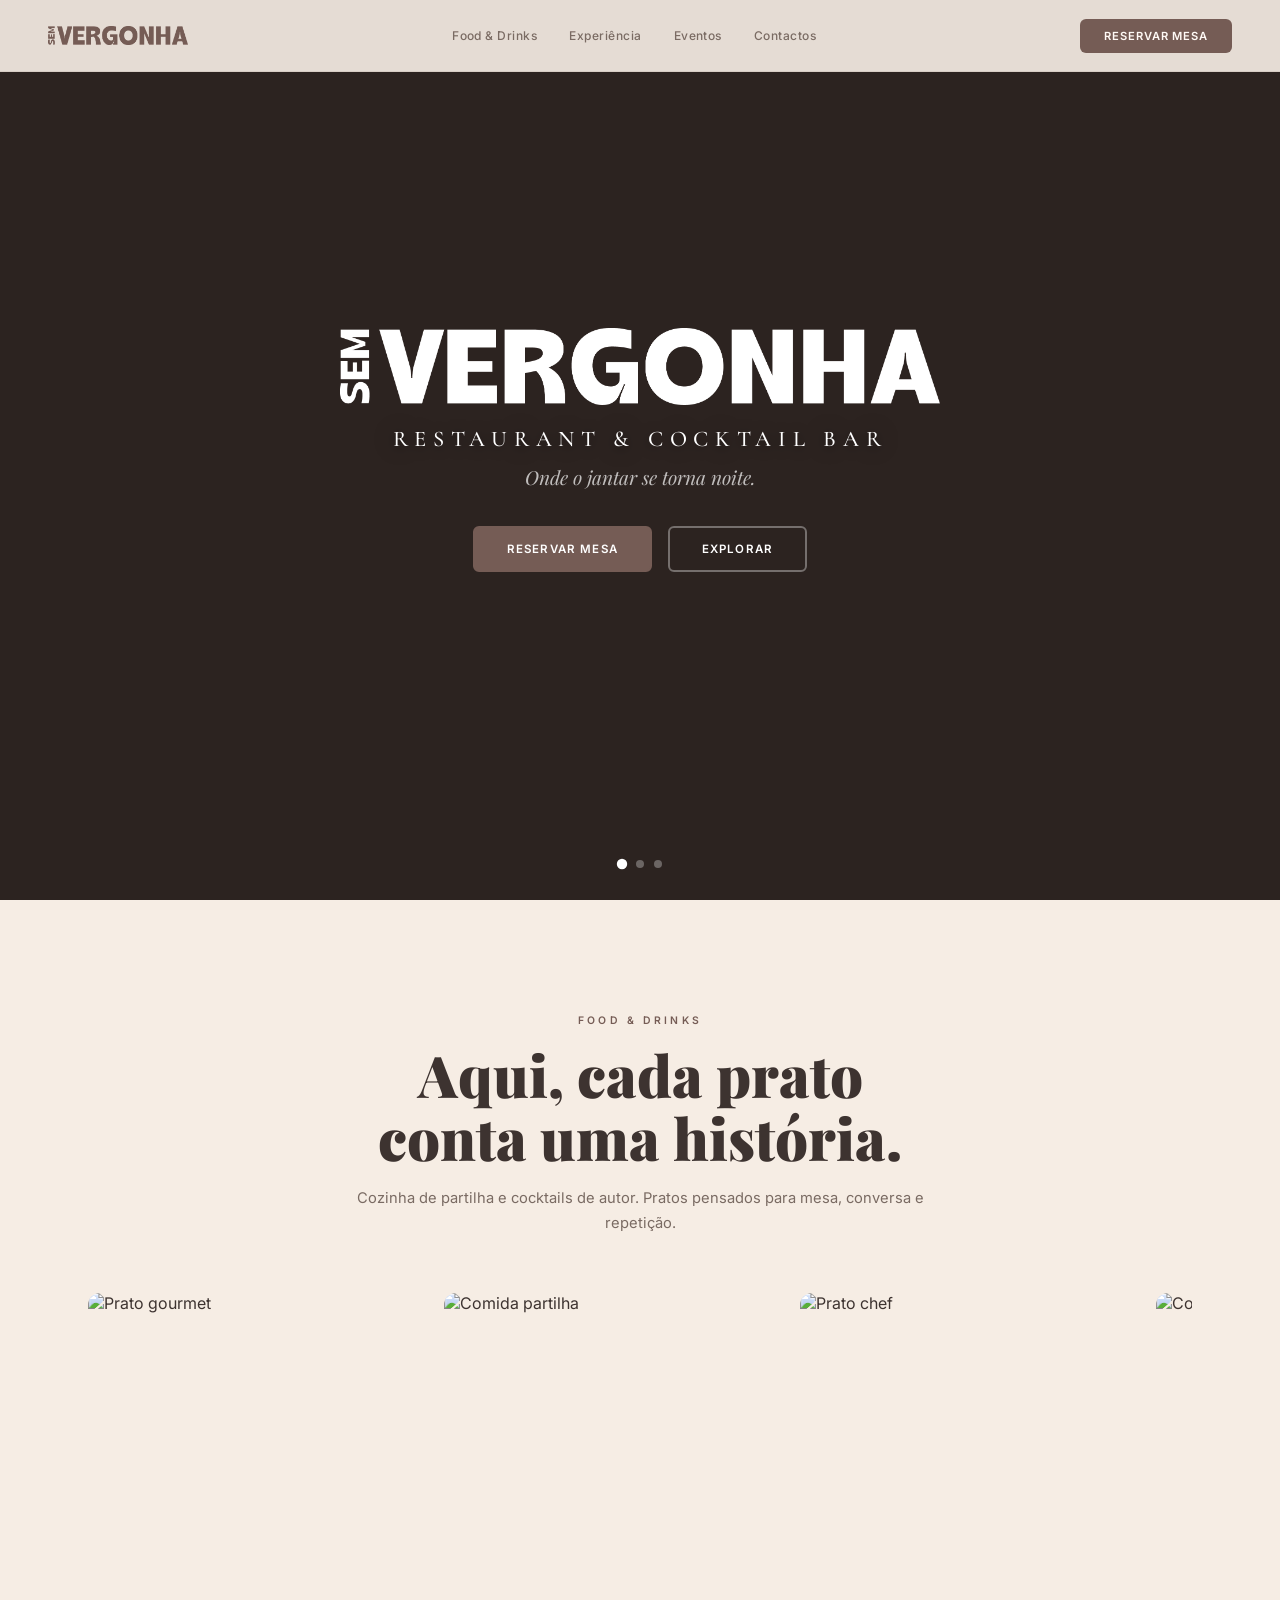
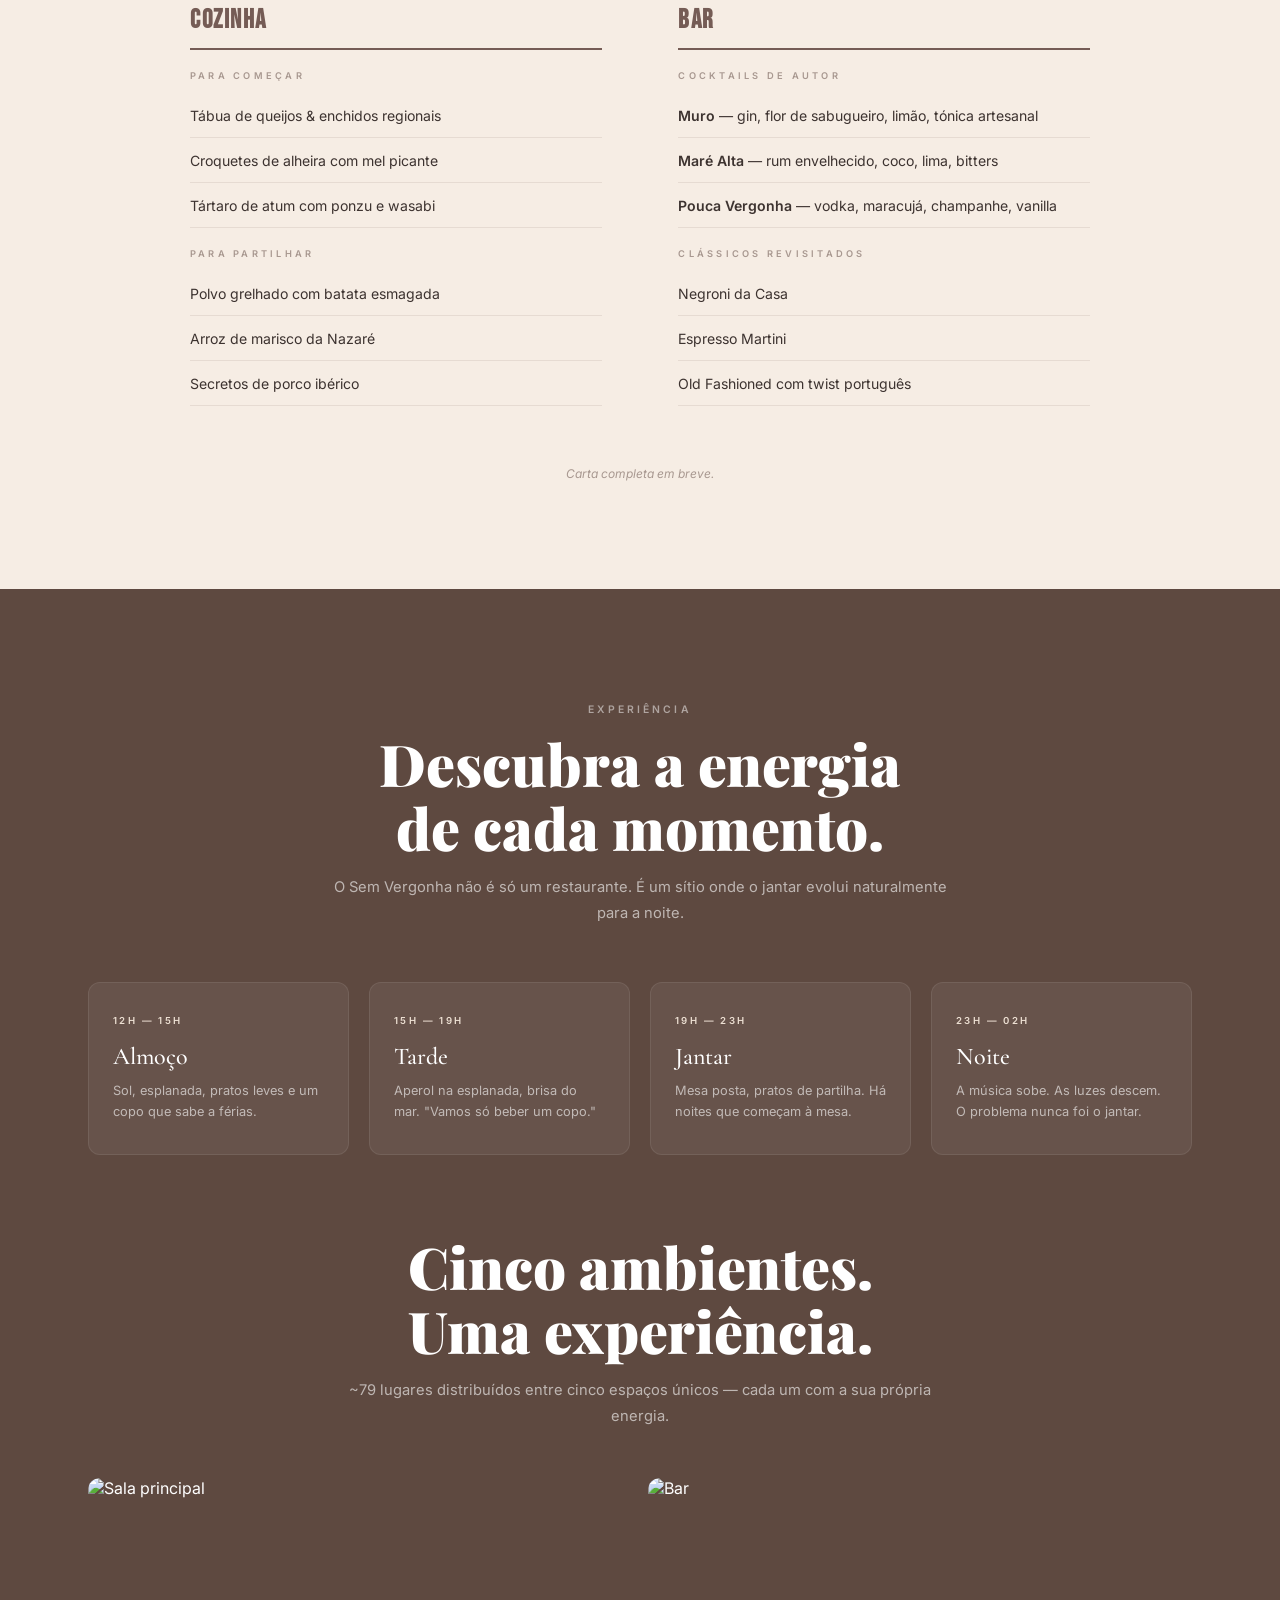
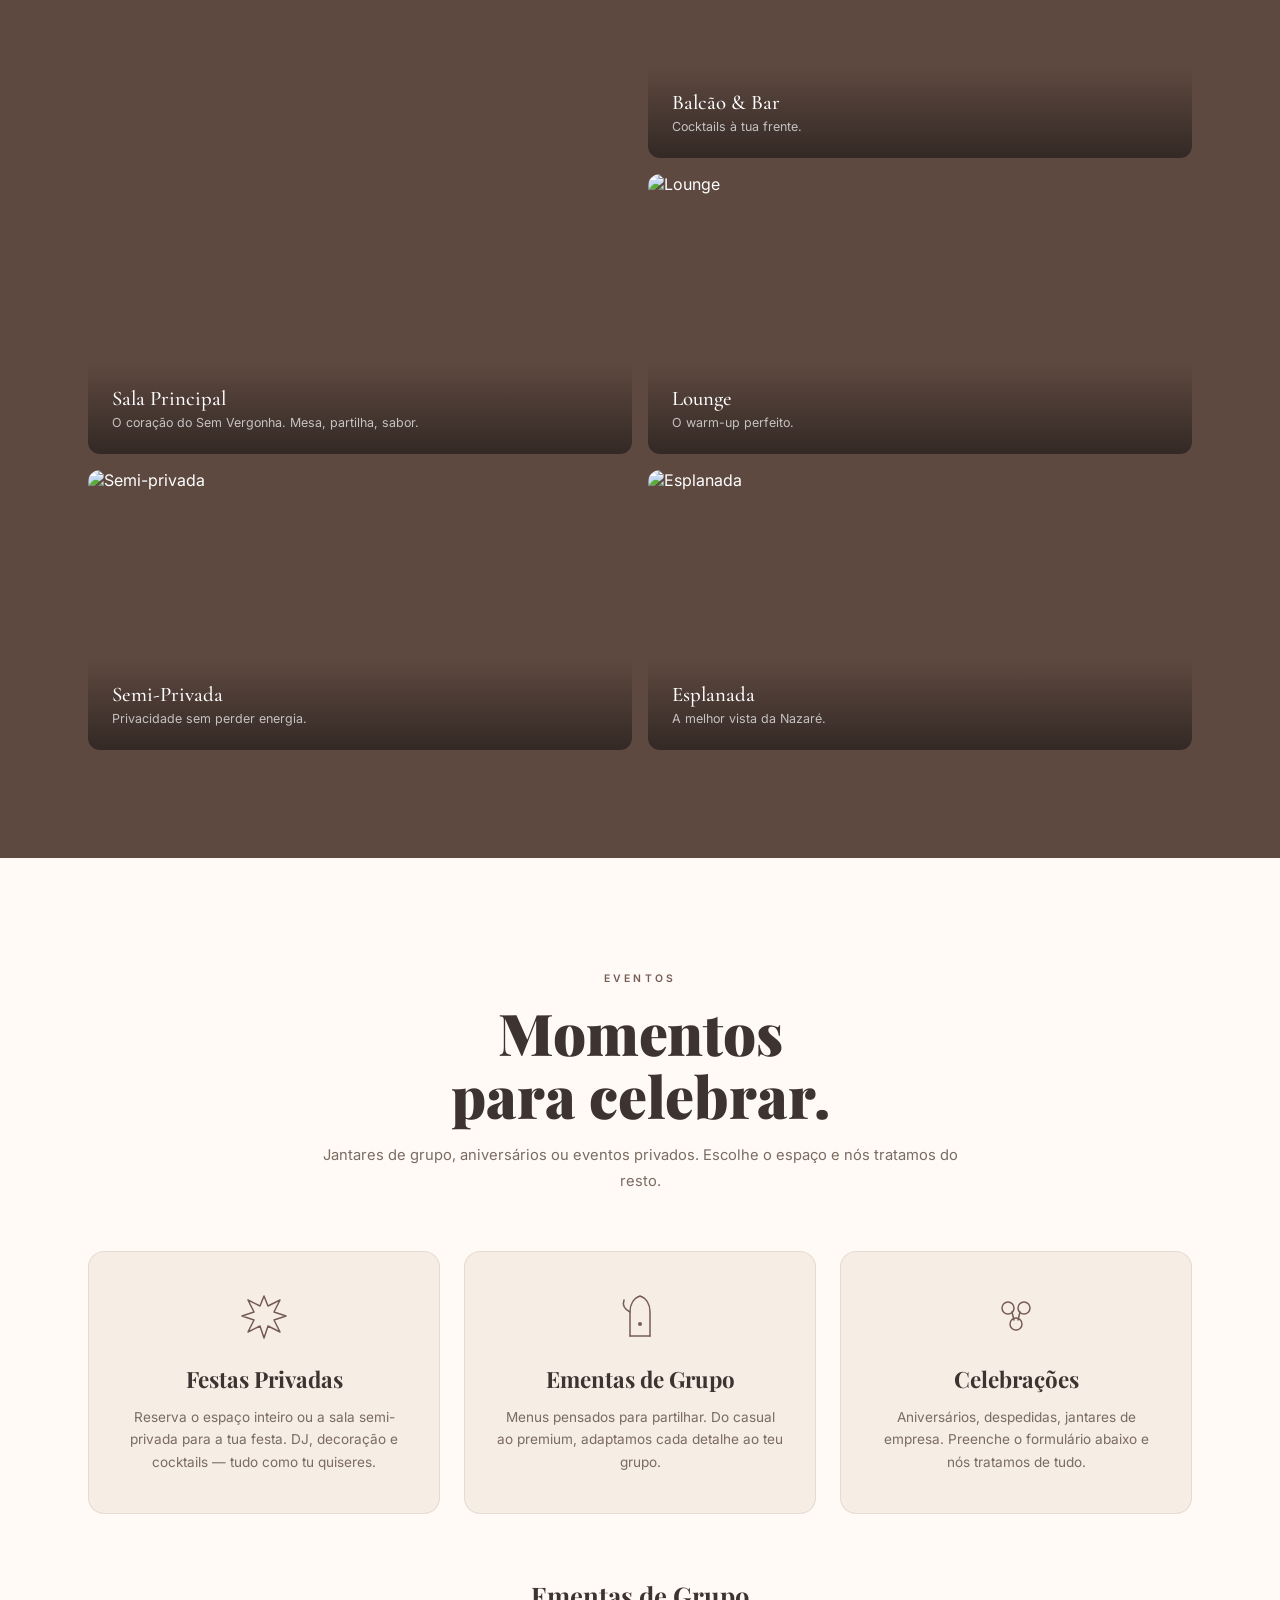
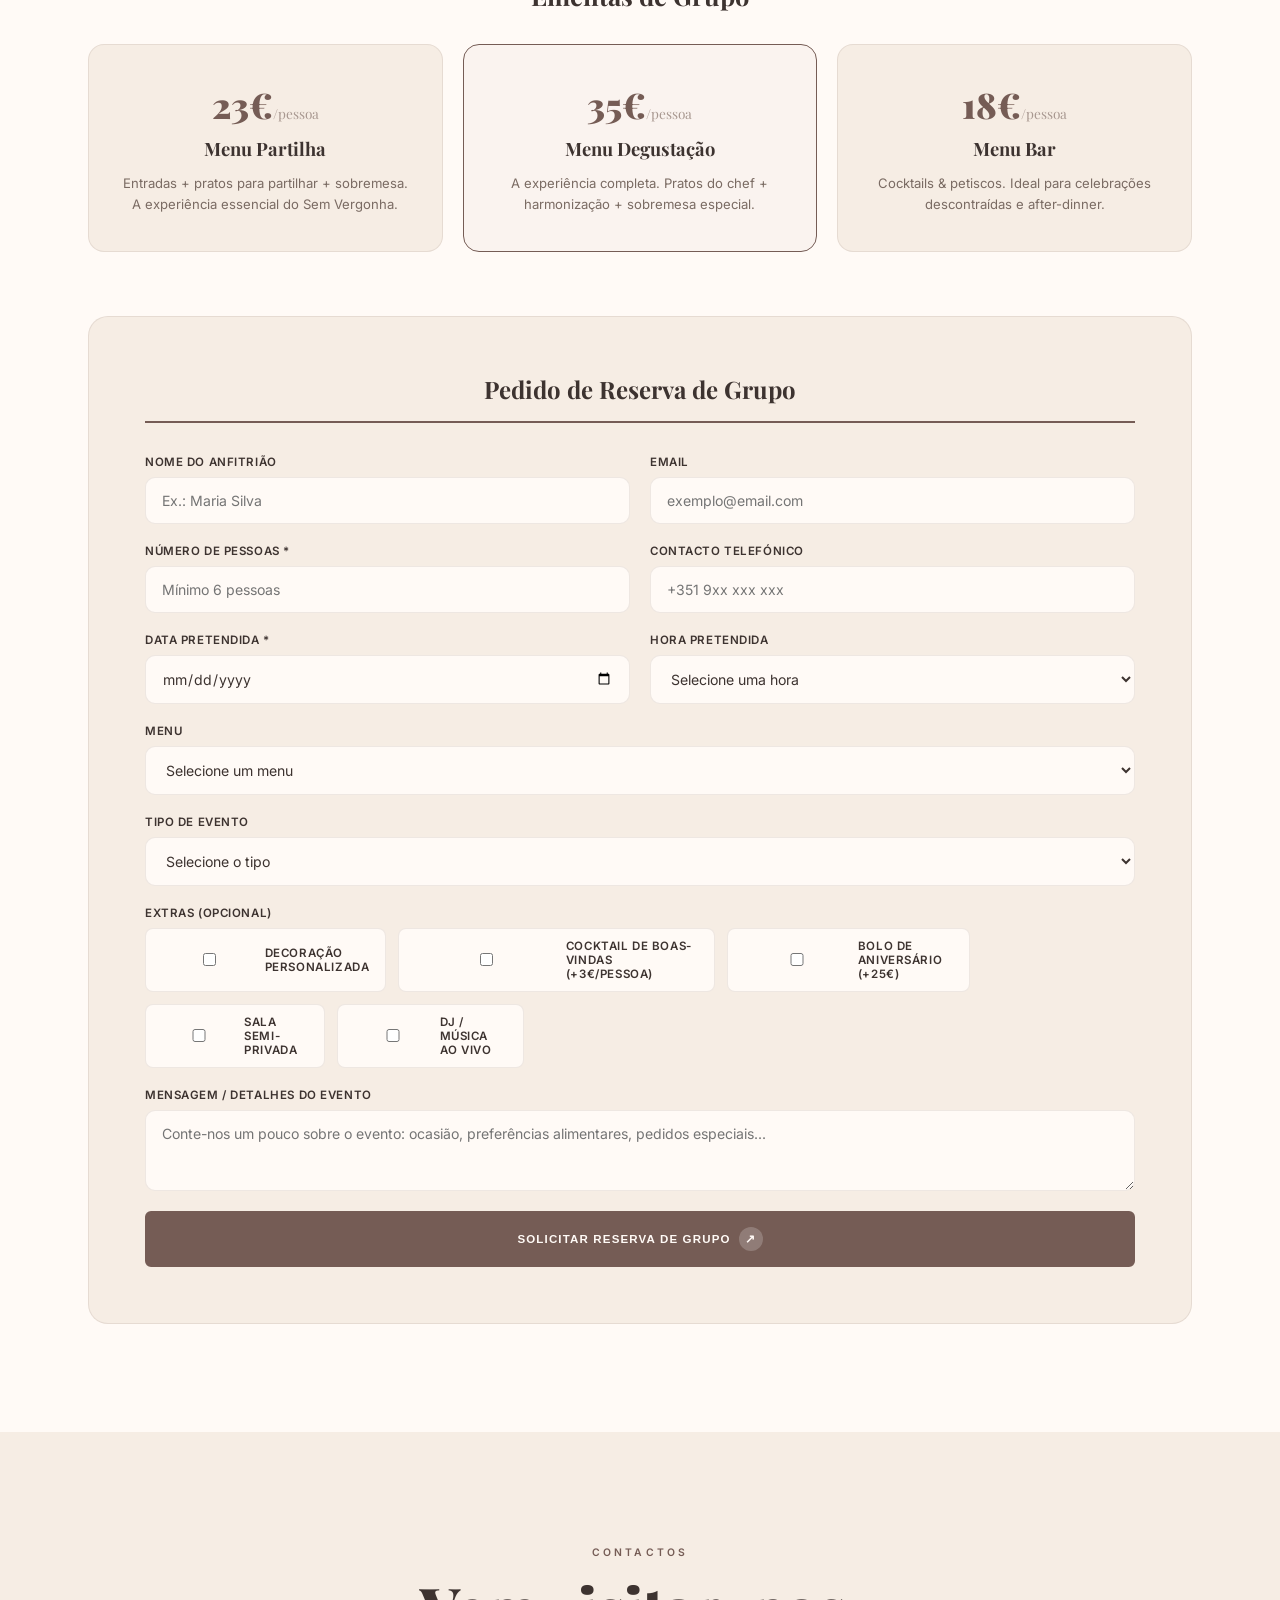
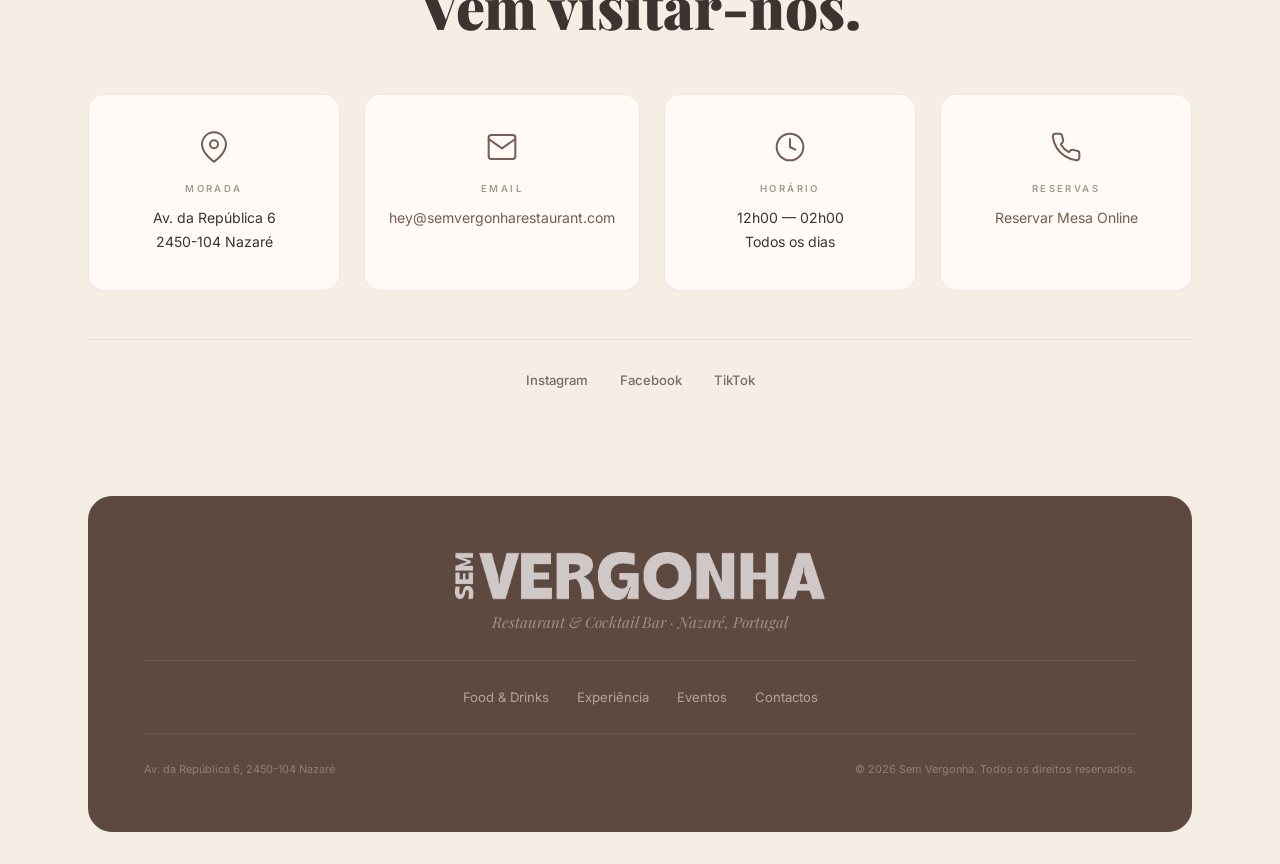
==== index.html @ 555a13c1 "Restructure site to 4 nav sections: Food & Drinks, Experiência, Eventos, Contactos Consolidate all c" ====
<!DOCTYPE html>
<html lang="pt">
<head>
  <meta charset="UTF-8">
  <meta name="viewport" content="width=device-width, initial-scale=1.0">
  <title>Sem Vergonha — Restaurant Cocktail Bar | Nazaré</title>
  <meta name="description" content="Sem Vergonha — Dine & Party em Nazaré. Restaurante, cocktail bar e social hub frente ao mar.">
  <meta property="og:title" content="Sem Vergonha — Restaurant Cocktail Bar">
  <meta property="og:description" content="Dine & Party em Nazaré. Nem jantar. Nem festa. Os dois.">
  <meta property="og:type" content="restaurant">
  <meta property="og:url" content="https://semvergonharestaurant.pt">
  <script type="application/ld+json">{"@context":"https://schema.org","@type":"Restaurant","name":"Sem Vergonha","url":"https://semvergonharestaurant.pt","servesCuisine":"Contemporary Portuguese","priceRange":"€€-€€€","address":{"@type":"PostalAddress","addressLocality":"Nazaré","addressCountry":"PT"},"openingHours":"Mo-Su 12:00-02:00","email":"hey@semvergonharestaurant.com"}</script>
  <link rel="preconnect" href="https://fonts.googleapis.com">
  <link rel="preconnect" href="https://fonts.gstatic.com" crossorigin>
  <link href="https://fonts.googleapis.com/css2?family=Bebas+Neue&family=Inter:wght@300;400;500;600&family=Cormorant+Garamond:ital,wght@0,300;0,400;0,500;0,600;1,300;1,400;1,500&family=Playfair+Display:ital,wght@0,400;0,700;0,900;1,400;1,700&display=swap" rel="stylesheet">
  <link rel="stylesheet" href="css/style.css">
  <script src="https://widget.letsumai.com/dist/embed.min.js" data-api-key="0bf29084-b7e0-4c90-8654-06c53f4949cb" data-widget-type="reservation"></script>
</head>
<body>

  <!-- NAV -->
  <nav class="nav" id="nav">
    <a href="#" class="nav__logo">
      <img src="assets/semvergonha_logo.png" alt="Sem Vergonha" class="nav__logo-img">
    </a>
    <div class="nav__links">
      <a href="#food-drinks">Food & Drinks</a>
      <a href="#experiencia">Experiência</a>
      <a href="#eventos">Eventos</a>
      <a href="#contactos">Contactos</a>
    </div>
    <a href="#" class="nav__cta umai-reserve" id="umai-reservation-button">Reservar Mesa</a>
    <button class="nav__burger" id="burger" aria-label="Menu">
      <span></span><span></span><span></span>
    </button>
  </nav>

  <!-- MOBILE MENU -->
  <div class="mob-menu" id="mobMenu">
    <div class="mob-menu__inner">
      <a href="#food-drinks">Food & Drinks</a>
      <a href="#experiencia">Experiência</a>
      <a href="#eventos">Eventos</a>
      <a href="#contactos">Contactos</a>
      <a href="#" class="mob-menu__cta umai-reserve">Reservar Mesa</a>
    </div>
  </div>

  <!-- HERO -->
  <header class="hero">
    <div class="hero__slider" id="heroSlider">
      <div class="hero__slide active">
        <img src="https://images.unsplash.com/photo-1514933651103-005eec06c04b?w=1600&q=80" alt="Interior restaurante de luxo">
      </div>
      <div class="hero__slide">
        <img src="https://images.unsplash.com/photo-1517248135467-4c7edcad34c4?w=1600&q=80" alt="Bar ambiente sofisticado">
      </div>
      <div class="hero__slide">
        <img src="https://images.unsplash.com/photo-1559339352-11d035aa65de?w=1600&q=80" alt="Cocktail bar noturno">
      </div>
    </div>
    <div class="hero__overlay"></div>
    <div class="hero__content">
      <h1 class="hero__title">
        <img src="assets/semvergonha_logo.png" alt="Sem Vergonha" class="hero__logo-img">
      </h1>
      <p class="hero__sub">Restaurant & Cocktail Bar</p>
      <p class="hero__tagline">Onde o jantar se torna noite.</p>
      <div class="hero__actions">
        <a href="#" class="hero__btn hero__btn--fill umai-reserve">Reservar Mesa</a>
        <a href="#food-drinks" class="hero__btn hero__btn--outline">Explorar</a>
      </div>
    </div>
    <div class="hero__dots" id="heroDots">
      <button class="hero__dot active" data-slide="0"></button>
      <button class="hero__dot" data-slide="1"></button>
      <button class="hero__dot" data-slide="2"></button>
    </div>
  </header>

  <!-- ═══════════════════════════════════════ -->
  <!-- FOOD & DRINKS                          -->
  <!-- ═══════════════════════════════════════ -->
  <section class="section section--beige" id="food-drinks">
    <div class="wrap">
      <div class="section__header section__header--center" data-r>
        <span class="label">Food & Drinks</span>
        <h2>Aqui, cada prato<br>conta uma história.</h2>
        <p>Cozinha de partilha e cocktails de autor. Pratos pensados para mesa, conversa e repetição.</p>
      </div>

      <!-- Food gallery strip -->
      <div class="food-gallery" data-r>
        <div class="food-gallery__track">
          <div class="food-gallery__item">
            <img src="https://images.unsplash.com/photo-1414235077428-338989a2e8c0?w=600&q=80" alt="Prato gourmet">
          </div>
          <div class="food-gallery__item">
            <img src="https://images.unsplash.com/photo-1504674900247-0877df9cc836?w=600&q=80" alt="Comida partilha">
          </div>
          <div class="food-gallery__item">
            <img src="https://images.unsplash.com/photo-1600891964092-4316c288032e?w=600&q=80" alt="Prato chef">
          </div>
          <div class="food-gallery__item">
            <img src="https://images.unsplash.com/photo-1551218808-94e220e084d2?w=600&q=80" alt="Cocktails">
          </div>
          <div class="food-gallery__item">
            <img src="https://images.unsplash.com/photo-1470337458703-46ad1756a187?w=600&q=80" alt="Bar noturno">
          </div>
        </div>
      </div>

      <!-- Menu -->
      <div class="menu" data-r>
        <div class="menu__columns">
          <div class="menu__col">
            <div class="menu__category">
              <h3>Cozinha</h3>
              <h4>Para Começar</h4>
              <div class="menu__item"><span>Tábua de queijos & enchidos regionais</span></div>
              <div class="menu__item"><span>Croquetes de alheira com mel picante</span></div>
              <div class="menu__item"><span>Tártaro de atum com ponzu e wasabi</span></div>
              <h4>Para Partilhar</h4>
              <div class="menu__item"><span>Polvo grelhado com batata esmagada</span></div>
              <div class="menu__item"><span>Arroz de marisco da Nazaré</span></div>
              <div class="menu__item"><span>Secretos de porco ibérico</span></div>
            </div>
          </div>
          <div class="menu__col">
            <div class="menu__category">
              <h3>Bar</h3>
              <h4>Cocktails de Autor</h4>
              <div class="menu__item"><span><strong>Muro</strong> — gin, flor de sabugueiro, limão, tónica artesanal</span></div>
              <div class="menu__item"><span><strong>Maré Alta</strong> — rum envelhecido, coco, lima, bitters</span></div>
              <div class="menu__item"><span><strong>Pouca Vergonha</strong> — vodka, maracujá, champanhe, vanilla</span></div>
              <h4>Clássicos Revisitados</h4>
              <div class="menu__item"><span>Negroni da Casa</span></div>
              <div class="menu__item"><span>Espresso Martini</span></div>
              <div class="menu__item"><span>Old Fashioned com twist português</span></div>
            </div>
          </div>
        </div>
        <span class="menu__note">Carta completa em breve.</span>
      </div>
    </div>
  </section>

  <!-- ═══════════════════════════════════════ -->
  <!-- EXPERIÊNCIA                            -->
  <!-- ═══════════════════════════════════════ -->
  <section class="section section--dark" id="experiencia">
    <div class="wrap">
      <div class="section__header section__header--center section__header--light" data-r>
        <span class="label label--light">Experiência</span>
        <h2>Descubra a energia<br>de cada momento.</h2>
        <p>O Sem Vergonha não é só um restaurante. É um sítio onde o jantar evolui naturalmente para a noite.</p>
      </div>

      <!-- Timeline cards -->
      <div class="timeline" data-r>
        <div class="timeline__card">
          <span class="timeline__time">12h — 15h</span>
          <h3>Almoço</h3>
          <p>Sol, esplanada, pratos leves e um copo que sabe a férias.</p>
        </div>
        <div class="timeline__card">
          <span class="timeline__time">15h — 19h</span>
          <h3>Tarde</h3>
          <p>Aperol na esplanada, brisa do mar. "Vamos só beber um copo."</p>
        </div>
        <div class="timeline__card">
          <span class="timeline__time">19h — 23h</span>
          <h3>Jantar</h3>
          <p>Mesa posta, pratos de partilha. Há noites que começam à mesa.</p>
        </div>
        <div class="timeline__card">
          <span class="timeline__time">23h — 02h</span>
          <h3>Noite</h3>
          <p>A música sobe. As luzes descem. O problema nunca foi o jantar.</p>
        </div>
      </div>

      <!-- Spaces -->
      <div class="spaces" data-r>
        <div class="section__header section__header--center section__header--light spaces__header">
          <h2>Cinco ambientes.<br>Uma experiência.</h2>
          <p>~79 lugares distribuídos entre cinco espaços únicos — cada um com a sua própria energia.</p>
        </div>
        <div class="spaces__grid">
          <div class="spaces__card spaces__card--large" data-r>
            <img src="https://images.unsplash.com/photo-1559339352-11d035aa65de?w=900&q=80" alt="Sala principal">
            <div class="spaces__info">
              <h3>Sala Principal</h3>
              <p>O coração do Sem Vergonha. Mesa, partilha, sabor.</p>
            </div>
          </div>
          <div class="spaces__card" data-r>
            <img src="https://images.unsplash.com/photo-1572116469696-31de0f17cc34?w=600&q=80" alt="Bar">
            <div class="spaces__info">
              <h3>Balcão & Bar</h3>
              <p>Cocktails à tua frente.</p>
            </div>
          </div>
          <div class="spaces__card" data-r>
            <img src="https://images.unsplash.com/photo-1517248135467-4c7edcad34c4?w=600&q=80" alt="Lounge">
            <div class="spaces__info">
              <h3>Lounge</h3>
              <p>O warm-up perfeito.</p>
            </div>
          </div>
          <div class="spaces__card" data-r>
            <img src="https://images.unsplash.com/photo-1590846406792-0adc7f938f1d?w=600&q=80" alt="Semi-privada">
            <div class="spaces__info">
              <h3>Semi-Privada</h3>
              <p>Privacidade sem perder energia.</p>
            </div>
          </div>
          <div class="spaces__card" data-r>
            <img src="https://images.unsplash.com/photo-1507525428034-b723cf961d3e?w=600&q=80" alt="Esplanada">
            <div class="spaces__info">
              <h3>Esplanada</h3>
              <p>A melhor vista da Nazaré.</p>
            </div>
          </div>
        </div>
      </div>
    </div>
  </section>

  <!-- ═══════════════════════════════════════ -->
  <!-- EVENTOS                                -->
  <!-- ═══════════════════════════════════════ -->
  <section class="section section--white" id="eventos">
    <div class="wrap">
      <div class="section__header section__header--center" data-r>
        <span class="label">Eventos</span>
        <h2>Momentos<br>para celebrar.</h2>
        <p>Jantares de grupo, aniversários ou eventos privados. Escolhe o espaço e nós tratamos do resto.</p>
      </div>

      <!-- Event types -->
      <div class="events" data-r>
        <div class="events__card">
          <div class="events__icon">
            <svg viewBox="0 0 48 48" xmlns="http://www.w3.org/2000/svg"><path d="M24 4 L28 14 L40 8 L34 20 L46 24 L34 28 L40 40 L28 34 L24 46 L20 34 L8 40 L14 28 L2 24 L14 20 L8 8 L20 14 Z" fill="none" stroke="currentColor" stroke-width="1.5" stroke-linecap="round" stroke-linejoin="round"/></svg>
          </div>
          <h3>Festas Privadas</h3>
          <p>Reserva o espaço inteiro ou a sala semi-privada para a tua festa. DJ, decoração e cocktails — tudo como tu quiseres.</p>
        </div>
        <div class="events__card">
          <div class="events__icon">
            <svg viewBox="0 0 48 48" xmlns="http://www.w3.org/2000/svg"><path d="M14 44 L14 20 C14 12 18 6 24 4 C30 6 34 12 34 20 L34 44" fill="none" stroke="currentColor" stroke-width="1.5" stroke-linecap="round"/><line x1="14" y1="44" x2="34" y2="44" stroke="currentColor" stroke-width="1.5" stroke-linecap="round"/><path d="M14 20 C10 18 6 14 8 8" fill="none" stroke="currentColor" stroke-width="1.5" stroke-linecap="round"/><circle cx="24" cy="32" r="2" fill="currentColor"/></svg>
          </div>
          <h3>Ementas de Grupo</h3>
          <p>Menus pensados para partilhar. Do casual ao premium, adaptamos cada detalhe ao teu grupo.</p>
        </div>
        <div class="events__card">
          <div class="events__icon">
            <svg viewBox="0 0 48 48" xmlns="http://www.w3.org/2000/svg"><circle cx="16" cy="16" r="6" fill="none" stroke="currentColor" stroke-width="1.5"/><circle cx="32" cy="16" r="6" fill="none" stroke="currentColor" stroke-width="1.5"/><circle cx="24" cy="32" r="6" fill="none" stroke="currentColor" stroke-width="1.5"/><line x1="20" y1="20" x2="22" y2="28" stroke="currentColor" stroke-width="1.5" stroke-linecap="round"/><line x1="28" y1="20" x2="26" y2="28" stroke="currentColor" stroke-width="1.5" stroke-linecap="round"/></svg>
          </div>
          <h3>Celebrações</h3>
          <p>Aniversários, despedidas, jantares de empresa. Preenche o formulário abaixo e nós tratamos de tudo.</p>
        </div>
      </div>

      <!-- Group menus -->
      <div class="group-menus" data-r>
        <h3>Ementas de Grupo</h3>
        <div class="group-menus__grid">
          <div class="group-menus__card">
            <span class="group-menus__price">23€<small>/pessoa</small></span>
            <h4>Menu Partilha</h4>
            <p>Entradas + pratos para partilhar + sobremesa. A experiência essencial do Sem Vergonha.</p>
          </div>
          <div class="group-menus__card group-menus__card--featured">
            <span class="group-menus__price">35€<small>/pessoa</small></span>
            <h4>Menu Degustação</h4>
            <p>A experiência completa. Pratos do chef + harmonização + sobremesa especial.</p>
          </div>
          <div class="group-menus__card">
            <span class="group-menus__price">18€<small>/pessoa</small></span>
            <h4>Menu Bar</h4>
            <p>Cocktails & petiscos. Ideal para celebrações descontraídas e after-dinner.</p>
          </div>
        </div>
      </div>

      <!-- Group form -->
      <div class="group-form" data-r>
        <h3>Pedido de Reserva de Grupo</h3>
        <form class="group-form__form" id="gruposForm">
          <div class="form__row">
            <div class="form__field">
              <label>Nome do anfitrião</label>
              <input type="text" placeholder="Ex.: Maria Silva">
            </div>
            <div class="form__field">
              <label>Email</label>
              <input type="email" placeholder="exemplo@email.com">
            </div>
          </div>
          <div class="form__row">
            <div class="form__field">
              <label>Número de pessoas *</label>
              <input type="number" min="6" max="50" placeholder="Mínimo 6 pessoas">
            </div>
            <div class="form__field">
              <label>Contacto telefónico</label>
              <input type="tel" placeholder="+351 9xx xxx xxx">
            </div>
          </div>
          <div class="form__row">
            <div class="form__field">
              <label>Data pretendida *</label>
              <input type="date">
            </div>
            <div class="form__field">
              <label>Hora pretendida</label>
              <select>
                <option value="">Selecione uma hora</option>
                <option>12:00</option>
                <option>12:30</option>
                <option>13:00</option>
                <option>13:30</option>
                <option>19:00</option>
                <option>19:30</option>
                <option>20:00</option>
                <option>20:30</option>
                <option>21:00</option>
                <option>21:30</option>
              </select>
            </div>
          </div>
          <div class="form__field">
            <label>Menu</label>
            <select>
              <option value="">Selecione um menu</option>
              <option>Menu Partilha (23€/pessoa)</option>
              <option>Menu Degustação (35€/pessoa)</option>
              <option>Menu Bar — só cocktails & petiscos (18€/pessoa)</option>
              <option>Menu personalizado — contactar</option>
            </select>
          </div>
          <div class="form__field">
            <label>Tipo de evento</label>
            <select>
              <option value="">Selecione o tipo</option>
              <option>Jantar de grupo</option>
              <option>Aniversário</option>
              <option>Festa privada</option>
              <option>Jantar de empresa</option>
              <option>Despedida de solteiro/a</option>
              <option>Outro</option>
            </select>
          </div>
          <div class="form__field">
            <label>Extras (opcional)</label>
            <div class="form__checks">
              <label class="form__check"><input type="checkbox"><span>Decoração personalizada</span></label>
              <label class="form__check"><input type="checkbox"><span>Cocktail de boas-vindas (+3€/pessoa)</span></label>
              <label class="form__check"><input type="checkbox"><span>Bolo de aniversário (+25€)</span></label>
              <label class="form__check"><input type="checkbox"><span>Sala semi-privada</span></label>
              <label class="form__check"><input type="checkbox"><span>DJ / música ao vivo</span></label>
            </div>
          </div>
          <div class="form__field">
            <label>Mensagem / detalhes do evento</label>
            <textarea rows="3" placeholder="Conte-nos um pouco sobre o evento: ocasião, preferências alimentares, pedidos especiais..."></textarea>
          </div>
          <button type="submit" class="btn btn--fill btn--arrow btn--full">Solicitar reserva de grupo <span class="btn__arrow">&#8599;</span></button>
        </form>
      </div>
    </div>
  </section>

  <!-- ═══════════════════════════════════════ -->
  <!-- CONTACTOS                              -->
  <!-- ═══════════════════════════════════════ -->
  <section class="section section--beige" id="contactos">
    <div class="wrap">
      <div class="section__header section__header--center" data-r>
        <span class="label">Contactos</span>
        <h2>Vem visitar-nos.</h2>
      </div>

      <div class="contacts" data-r>
        <div class="contacts__grid">
          <div class="contacts__card">
            <div class="contacts__icon">
              <svg viewBox="0 0 24 24" fill="none" stroke="currentColor" stroke-width="1.5" stroke-linecap="round" stroke-linejoin="round"><path d="M21 10c0 7-9 13-9 13s-9-6-9-13a9 9 0 0 1 18 0z"/><circle cx="12" cy="10" r="3"/></svg>
            </div>
            <h3>Morada</h3>
            <p>Av. da República 6<br>2450-104 Nazaré</p>
          </div>
          <div class="contacts__card">
            <div class="contacts__icon">
              <svg viewBox="0 0 24 24" fill="none" stroke="currentColor" stroke-width="1.5" stroke-linecap="round" stroke-linejoin="round"><rect x="2" y="3" width="20" height="18" rx="2"/><polyline points="2,6 12,13 22,6"/></svg>
            </div>
            <h3>Email</h3>
            <p><a href="mailto:hey@semvergonharestaurant.com">hey@semvergonharestaurant.com</a></p>
          </div>
          <div class="contacts__card">
            <div class="contacts__icon">
              <svg viewBox="0 0 24 24" fill="none" stroke="currentColor" stroke-width="1.5" stroke-linecap="round" stroke-linejoin="round"><circle cx="12" cy="12" r="10"/><polyline points="12 6 12 12 16 14"/></svg>
            </div>
            <h3>Horário</h3>
            <p>12h00 — 02h00<br>Todos os dias</p>
          </div>
          <div class="contacts__card">
            <div class="contacts__icon">
              <svg viewBox="0 0 24 24" fill="none" stroke="currentColor" stroke-width="1.5" stroke-linecap="round" stroke-linejoin="round"><path d="M22 16.92v3a2 2 0 0 1-2.18 2 19.79 19.79 0 0 1-8.63-3.07 19.5 19.5 0 0 1-6-6 19.79 19.79 0 0 1-3.07-8.67A2 2 0 0 1 4.11 2h3a2 2 0 0 1 2 1.72c.127.96.361 1.903.7 2.81a2 2 0 0 1-.45 2.11L8.09 9.91a16 16 0 0 0 6 6l1.27-1.27a2 2 0 0 1 2.11-.45c.907.339 1.85.573 2.81.7A2 2 0 0 1 22 16.92z"/></svg>
            </div>
            <h3>Reservas</h3>
            <p><a href="#" class="umai-reserve">Reservar Mesa Online</a></p>
          </div>
        </div>

        <div class="contacts__social" data-r>
          <a href="https://instagram.com/semvergonharestaurant" target="_blank" rel="noopener">Instagram</a>
          <a href="https://facebook.com/semvergonharestaurant" target="_blank" rel="noopener">Facebook</a>
          <a href="https://tiktok.com/@semvergonharestaurant" target="_blank" rel="noopener">TikTok</a>
        </div>
      </div>
    </div>
  </section>

  <!-- FOOTER -->
  <footer class="footer">
    <div class="wrap">
      <div class="footer__inner">
        <div class="footer__brand">
          <img src="assets/semvergonha_logo.png" alt="Sem Vergonha" class="footer__logo-img">
          <p class="footer__tagline">Restaurant & Cocktail Bar · Nazaré, Portugal</p>
        </div>
        <div class="footer__nav">
          <a href="#food-drinks">Food & Drinks</a>
          <a href="#experiencia">Experiência</a>
          <a href="#eventos">Eventos</a>
          <a href="#contactos">Contactos</a>
        </div>
        <div class="footer__bottom">
          <span>Av. da República 6, 2450-104 Nazaré</span>
          <span>&copy; 2026 Sem Vergonha. Todos os direitos reservados.</span>
        </div>
      </div>
    </div>
  </footer>

  <script src="js/main.js"></script>
  <script type="text/javascript">
  function init() {
    ["#umai-reservation-button", ".umai-reserve"].forEach(function(sel) {
      var links = document.querySelectorAll(sel);
      links.forEach(function(link) {
        link.addEventListener("click", function(e) {
          e.preventDefault();
          umaiWidget.config({ apiKey: "0bf29084-b7e0-4c90-8654-06c53f4949cb", widgetType: "reservation" });
          umaiWidget.openWidget();
          return false;
        });
      });
    });
  }
  document.addEventListener("DOMContentLoaded", init);
  </script>
</body>
</html>
---- css/style.css ----
/* ============================================
   SEM VERGONHA — v7 · Clean Coastal Luxury
   Inspired by Kailua.pt
   Brand: #755c55 (brown) + #f6ede4 (beige)
   ============================================ */

:root {
  --brown: #755c55;
  --brown-l: #8a6e66;
  --brown-d: #5e4940;
  --beige: #f6ede4;
  --beige-d: #ede0d3;
  --white: #fffaf6;
  --black: #2c2320;
  --text: #3d3330;
  --text2: #7a6b63;
  --text3: #a89890;
  --border: rgba(117, 92, 85, 0.12);

  --logo: 'Bebas Neue', Impact, sans-serif;
  --serif: 'Cormorant Garamond', Georgia, serif;
  --display: 'Playfair Display', Georgia, serif;
  --sans: 'Inter', -apple-system, sans-serif;

  --ease: cubic-bezier(0.16, 1, 0.3, 1);
  --ease-out: cubic-bezier(0.33, 1, 0.68, 1);
}

*, *::before, *::after { margin: 0; padding: 0; box-sizing: border-box; }
html { scroll-behavior: smooth; -webkit-font-smoothing: antialiased; }
body { font-family: var(--sans); background: var(--beige); color: var(--text); overflow-x: hidden; }
::selection { background: var(--brown); color: var(--beige); }
a { text-decoration: none; color: inherit; }
img { display: block; max-width: 100%; }

.wrap { max-width: 1200px; margin: 0 auto; padding: 0 clamp(20px, 5vw, 48px); }

/* ── SHARED ── */
.label {
  display: inline-block; font-size: 0.65rem; font-weight: 600;
  letter-spacing: 0.3em; text-transform: uppercase;
  color: var(--brown); margin-bottom: 16px;
}
.label--light { color: rgba(255,255,255,0.5); }

/* ── SECTIONS ── */
.section {
  padding: clamp(80px, 12vh, 140px) 0;
}
.section--beige { background: var(--beige); }
.section--white { background: var(--white); }
.section--dark { background: var(--brown-d); color: #fff; }

.section__header { max-width: 640px; margin-bottom: 56px; }
.section__header--center { text-align: center; margin-left: auto; margin-right: auto; }
.section__header h2 {
  font-family: var(--display); font-size: clamp(2.2rem, 4.5vw, 3.6rem);
  font-weight: 900; line-height: 1.1; color: var(--text);
  margin-bottom: 16px;
}
.section__header p {
  font-size: 0.92rem; color: var(--text2); line-height: 1.75;
}
.section__header--light h2 { color: #fff; }
.section__header--light p { color: rgba(255,255,255,0.6); }

/* ── LOGO (image-based) ── */
.nav__logo-img {
  height: 28px; width: auto; max-width: 140px; object-fit: contain;
}
.hero__logo-img {
  width: clamp(280px, 50vw, 600px); height: auto;
  filter: brightness(0) invert(1);
  opacity: 0; animation: fadeUp 1s 0.45s var(--ease) forwards;
}
.footer__logo-img {
  height: 48px; width: auto; opacity: 0.7;
  filter: brightness(0) invert(1);
}

/* ── NAV ── */
.nav {
  position: fixed; top: 0; left: 0; right: 0; z-index: 100;
  display: flex; align-items: center; justify-content: space-between;
  padding: 0 clamp(20px, 5vw, 48px); height: 72px;
  background: rgba(246, 237, 228, 0.92);
  backdrop-filter: blur(20px); -webkit-backdrop-filter: blur(20px);
  border-bottom: 1px solid var(--border);
  transition: box-shadow 0.4s;
}
.nav.scrolled { box-shadow: 0 2px 24px rgba(117, 92, 85, 0.08); }

.nav__logo { display: flex; align-items: center; }

.nav__links { display: flex; gap: 32px; }
.nav__links a {
  font-size: 0.75rem; font-weight: 500; color: var(--text2);
  letter-spacing: 0.04em; transition: color 0.3s;
  position: relative;
}
.nav__links a::after {
  content: ''; position: absolute; bottom: -4px; left: 0;
  width: 0; height: 1.5px; background: var(--brown);
  transition: width 0.3s var(--ease);
}
.nav__links a:hover { color: var(--text); }
.nav__links a:hover::after { width: 100%; }

.nav__cta {
  font-size: 0.7rem; font-weight: 600; letter-spacing: 0.08em;
  text-transform: uppercase; color: var(--white);
  background: var(--brown); padding: 10px 24px; border-radius: 6px;
  transition: all 0.3s var(--ease);
}
.nav__cta:hover { background: var(--brown-d); transform: translateY(-1px); }

.nav__burger {
  display: none; background: none; border: none; padding: 10px; cursor: pointer;
  flex-direction: column; gap: 5px; z-index: 101;
}
.nav__burger span {
  display: block; width: 22px; height: 1.5px; background: var(--text);
  transition: all 0.4s var(--ease); transform-origin: center;
}
.nav__burger.active span:nth-child(1) { transform: translateY(6.5px) rotate(45deg); }
.nav__burger.active span:nth-child(2) { opacity: 0; }
.nav__burger.active span:nth-child(3) { transform: translateY(-6.5px) rotate(-45deg); }

/* ── MOBILE MENU ── */
.mob-menu {
  position: fixed; inset: 0; z-index: 99;
  background: var(--beige);
  display: flex; align-items: center; justify-content: center;
  opacity: 0; visibility: hidden;
  transition: opacity 0.4s var(--ease), visibility 0.4s;
}
.mob-menu.open { opacity: 1; visibility: visible; }

.mob-menu__inner {
  display: flex; flex-direction: column; align-items: center; gap: 20px;
}
.mob-menu__inner a {
  font-family: var(--serif); font-size: 2rem; font-weight: 400;
  color: var(--text); transition: color 0.3s;
}
.mob-menu__inner a:hover { color: var(--brown); }
.mob-menu__cta {
  font-family: var(--sans) !important; font-size: 0.8rem !important;
  font-weight: 600 !important; letter-spacing: 0.08em;
  text-transform: uppercase; color: var(--white) !important;
  background: var(--brown); padding: 14px 32px; border-radius: 6px;
  margin-top: 16px;
}

/* ── HERO ── */
.hero {
  position: relative; height: 100vh; height: 100dvh; min-height: 600px;
  overflow: hidden; background: var(--black);
}
.hero__slider { position: absolute; inset: 0; }
.hero__slide {
  position: absolute; inset: 0;
  opacity: 0; transition: opacity 1.2s ease;
}
.hero__slide.active { opacity: 1; }
.hero__slide img {
  width: 100%; height: 100%; object-fit: cover;
  transform: scale(1.05);
  animation: heroZoom 8s ease-in-out infinite alternate;
}
@keyframes heroZoom {
  from { transform: scale(1); }
  to { transform: scale(1.08); }
}

.hero__overlay {
  position: absolute; inset: 0; z-index: 1;
  background: linear-gradient(to bottom,
    rgba(44, 35, 32, 0.3) 0%,
    rgba(44, 35, 32, 0.15) 40%,
    rgba(44, 35, 32, 0.5) 100%
  );
}

.hero__content {
  position: relative; z-index: 2;
  height: 100%; display: flex; flex-direction: column;
  align-items: center; justify-content: center;
  text-align: center; padding: 0 24px; color: #fff;
}
.hero__title { line-height: 1; margin-bottom: 20px; text-align: center; }
.hero__sub {
  font-family: var(--serif); font-size: clamp(1rem, 2.2vw, 1.4rem); font-weight: 500;
  letter-spacing: 0.3em; text-transform: uppercase;
  color: #fff; margin-bottom: 12px;
  text-shadow: 0 2px 12px rgba(0,0,0,0.6), 0 0 40px rgba(0,0,0,0.3);
  opacity: 0; animation: fadeUp 0.8s 0.6s var(--ease) forwards;
}
.hero__tagline {
  font-family: var(--display); font-size: clamp(1rem, 2vw, 1.2rem);
  font-style: italic; font-weight: 400;
  color: rgba(255,255,255,0.7); margin-bottom: 36px;
  opacity: 0; animation: fadeUp 0.8s 0.8s var(--ease) forwards;
}
.hero__actions {
  display: flex; gap: 16px; flex-wrap: wrap; justify-content: center;
  opacity: 0; animation: fadeUp 0.8s 1s var(--ease) forwards;
}
.hero__btn {
  font-size: 0.72rem; font-weight: 600; letter-spacing: 0.1em;
  text-transform: uppercase; padding: 14px 32px; border-radius: 6px;
  transition: all 0.4s var(--ease);
}
.hero__btn--fill {
  background: var(--brown); color: #fff;
  border: 2px solid var(--brown);
}
.hero__btn--fill:hover {
  background: var(--brown-d); border-color: var(--brown-d);
  transform: translateY(-2px);
}
.hero__btn--outline {
  background: transparent; color: #fff;
  border: 2px solid rgba(255,255,255,0.35);
}
.hero__btn--outline:hover {
  background: #fff; color: var(--text);
  border-color: #fff; transform: translateY(-2px);
}

.hero__dots {
  position: absolute; bottom: 32px; left: 50%;
  transform: translateX(-50%); z-index: 3;
  display: flex; gap: 10px;
}
.hero__dot {
  width: 8px; height: 8px; border-radius: 50%;
  background: rgba(255,255,255,0.3); border: none; cursor: pointer;
  transition: all 0.3s var(--ease);
}
.hero__dot.active { background: #fff; transform: scale(1.3); }

@keyframes fadeUp {
  from { opacity: 0; transform: translateY(24px); }
  to { opacity: 1; transform: translateY(0); }
}

/* ══════════════════════════════════════════
   FOOD & DRINKS
   ══════════════════════════════════════════ */

/* Food gallery */
.food-gallery { margin-bottom: 64px; overflow: hidden; }
.food-gallery__track {
  display: flex; gap: 16px;
  overflow-x: auto; scroll-snap-type: x mandatory;
  scrollbar-width: none; -webkit-overflow-scrolling: touch;
  padding-bottom: 8px;
}
.food-gallery__track::-webkit-scrollbar { display: none; }
.food-gallery__item {
  flex-shrink: 0; width: clamp(220px, 30vw, 340px);
  scroll-snap-align: start;
  border-radius: 12px; overflow: hidden;
}
.food-gallery__item img {
  width: 100%; height: 240px; object-fit: cover;
  transition: transform 0.6s var(--ease);
}
.food-gallery__item:hover img { transform: scale(1.06); }

/* Menu */
.menu {
  max-width: 900px; margin: 0 auto;
}
.menu__columns {
  display: grid; grid-template-columns: 1fr 1fr;
  gap: clamp(40px, 6vw, 80px);
}
.menu__category { margin-bottom: 32px; }
.menu__category h3 {
  font-family: var(--logo); font-size: 1.6rem; color: var(--brown);
  letter-spacing: 0.06em; margin-bottom: 20px;
  padding-bottom: 12px; border-bottom: 2px solid var(--brown);
}
.menu__category h4 {
  font-size: 0.58rem; font-weight: 600; letter-spacing: 0.35em;
  text-transform: uppercase; color: var(--text3);
  margin: 20px 0 12px;
}
.menu__item {
  padding: 12px 0;
  border-bottom: 1px solid var(--border);
  transition: padding-left 0.3s var(--ease);
}
.menu__item:hover { padding-left: 10px; }
.menu__item span {
  font-size: 0.88rem; color: var(--text);
  transition: color 0.3s;
}
.menu__item:hover span { color: var(--brown); }
.menu__item strong { font-weight: 600; }
.menu__note {
  font-size: 0.75rem; font-style: italic; color: var(--text3);
  margin-top: 28px; display: block; text-align: center;
}

/* ══════════════════════════════════════════
   EXPERIÊNCIA
   ══════════════════════════════════════════ */

/* Timeline */
.timeline {
  display: grid; grid-template-columns: repeat(4, 1fr); gap: 20px;
  margin-bottom: 80px;
}
.timeline__card {
  background: rgba(255,255,255,0.06);
  border: 1px solid rgba(255,255,255,0.08);
  border-radius: 12px; padding: 32px 24px;
  transition: background 0.4s, transform 0.3s var(--ease);
}
.timeline__card:hover {
  background: rgba(255,255,255,0.1);
  transform: translateY(-4px);
}
.timeline__time {
  display: block; font-size: 0.6rem; font-weight: 600;
  letter-spacing: 0.25em; text-transform: uppercase;
  color: var(--beige-d); margin-bottom: 16px;
}
.timeline__card h3 {
  font-family: var(--serif); font-size: 1.5rem; font-weight: 500;
  margin-bottom: 10px;
}
.timeline__card p {
  font-size: 0.8rem; color: rgba(255,255,255,0.6); line-height: 1.6;
}

/* Spaces */
.spaces__header { margin-top: 0; margin-bottom: 48px; }

.spaces__grid {
  display: grid; grid-template-columns: 1fr 1fr;
  gap: 16px;
}
.spaces__card {
  position: relative; border-radius: 12px; overflow: hidden;
  cursor: pointer;
}
.spaces__card--large { grid-row: span 2; }
.spaces__card img {
  width: 100%; height: 100%; min-height: 280px;
  object-fit: cover;
  transition: transform 0.8s var(--ease);
}
.spaces__card:hover img { transform: scale(1.06); }
.spaces__info {
  position: absolute; bottom: 0; left: 0; right: 0;
  padding: 24px;
  background: linear-gradient(to top, rgba(44,35,32,0.85) 0%, transparent 100%);
  color: #fff;
}
.spaces__info h3 {
  font-family: var(--serif); font-size: 1.3rem; font-weight: 500;
  margin-bottom: 4px;
}
.spaces__info p {
  font-size: 0.78rem; color: rgba(255,255,255,0.7);
}

/* ══════════════════════════════════════════
   EVENTOS
   ══════════════════════════════════════════ */

/* Event type cards */
.events {
  display: grid; grid-template-columns: repeat(3, 1fr); gap: 24px;
  margin-bottom: 64px;
}
.events__card {
  background: var(--beige); border-radius: 16px;
  padding: 40px 32px; text-align: center;
  border: 1px solid var(--border);
  transition: transform 0.3s var(--ease), box-shadow 0.3s;
}
.events__card:hover {
  transform: translateY(-4px);
  box-shadow: 0 8px 32px rgba(117, 92, 85, 0.1);
}
.events__icon {
  width: 48px; height: 48px; margin: 0 auto 24px;
  color: var(--brown);
}
.events__icon svg { width: 100%; height: 100%; }
.events__card h3 {
  font-family: var(--display); font-size: 1.4rem; font-weight: 700;
  color: var(--text); margin-bottom: 12px;
}
.events__card p {
  font-size: 0.85rem; color: var(--text2); line-height: 1.65;
}

/* Group menus */
.group-menus {
  margin-bottom: 64px;
}
.group-menus h3 {
  font-family: var(--display); font-size: 1.6rem; font-weight: 700;
  color: var(--text); margin-bottom: 32px; text-align: center;
}
.group-menus__grid {
  display: grid; grid-template-columns: repeat(3, 1fr); gap: 20px;
}
.group-menus__card {
  background: var(--beige); border-radius: 16px;
  padding: 36px 28px; text-align: center;
  border: 1.5px solid var(--border);
  transition: transform 0.3s var(--ease), box-shadow 0.3s;
}
.group-menus__card:hover {
  transform: translateY(-4px);
  box-shadow: 0 8px 32px rgba(117, 92, 85, 0.1);
}
.group-menus__card--featured {
  border-color: var(--brown);
  background: rgba(117, 92, 85, 0.04);
}
.group-menus__price {
  display: block; font-family: var(--display);
  font-size: 2.2rem; font-weight: 900; color: var(--brown);
  margin-bottom: 8px;
}
.group-menus__price small {
  font-size: 0.85rem; font-weight: 400; color: var(--text3);
}
.group-menus__card h4 {
  font-family: var(--display); font-size: 1.15rem; font-weight: 700;
  color: var(--text); margin-bottom: 12px;
}
.group-menus__card p {
  font-size: 0.82rem; color: var(--text2); line-height: 1.6;
}

/* Group form */
.group-form {
  background: var(--beige); border-radius: 20px;
  padding: clamp(32px, 5vw, 56px);
  border: 1px solid var(--border);
}
.group-form h3 {
  font-family: var(--display); font-size: 1.5rem; font-weight: 700;
  color: var(--text); margin-bottom: 32px;
  padding-bottom: 16px; border-bottom: 2px solid var(--brown);
  text-align: center;
}

/* Form shared */
.form__row { display: grid; grid-template-columns: 1fr 1fr; gap: 20px; margin-bottom: 20px; }
.form__field { display: flex; flex-direction: column; gap: 8px; margin-bottom: 20px; }
.form__row .form__field { margin-bottom: 0; }
.form__field label {
  font-size: 0.72rem; font-weight: 600; letter-spacing: 0.05em;
  color: var(--text); text-transform: uppercase;
}
.form__field input,
.form__field select,
.form__field textarea {
  font-family: var(--sans); font-size: 0.88rem;
  padding: 14px 16px; border: 1.5px solid var(--border);
  border-radius: 10px; background: var(--white);
  color: var(--text); transition: border-color 0.3s;
  outline: none; width: 100%;
}
.form__field input:focus,
.form__field select:focus,
.form__field textarea:focus { border-color: var(--brown); }
.form__field textarea { resize: vertical; min-height: 80px; }
.form__checks { display: flex; flex-wrap: wrap; gap: 12px; }
.form__check {
  display: flex; align-items: center; gap: 8px; cursor: pointer;
  font-size: 0.82rem; color: var(--text2);
  background: var(--white); padding: 10px 16px; border-radius: 8px;
  border: 1.5px solid var(--border); transition: all 0.3s;
}
.form__check:has(input:checked) {
  border-color: var(--brown); background: rgba(117,92,85,0.06);
  color: var(--text);
}
.form__check input { accent-color: var(--brown); }

/* Buttons */
.btn {
  font-size: 0.72rem; font-weight: 600; letter-spacing: 0.1em;
  text-transform: uppercase; padding: 14px 32px; border-radius: 6px;
  transition: all 0.4s var(--ease); display: inline-block;
  border: none; cursor: pointer;
}
.btn--fill {
  background: var(--brown); color: var(--white);
  border: 2px solid var(--brown);
}
.btn--fill:hover {
  background: var(--brown-d); border-color: var(--brown-d);
  transform: translateY(-2px);
  box-shadow: 0 6px 24px rgba(117, 92, 85, 0.25);
}
.btn--arrow { display: inline-flex; align-items: center; gap: 8px; }
.btn__arrow {
  display: inline-flex; align-items: center; justify-content: center;
  width: 24px; height: 24px; border-radius: 50%;
  background: rgba(255,255,255,0.2); font-size: 0.75rem;
  transition: transform 0.3s var(--ease);
}
.btn--arrow:hover .btn__arrow { transform: translate(2px, -2px); }
.btn--full { width: 100%; justify-content: center; }

/* ══════════════════════════════════════════
   CONTACTOS
   ══════════════════════════════════════════ */
.contacts__grid {
  display: grid; grid-template-columns: repeat(4, 1fr);
  gap: 24px; margin-bottom: 48px;
}
.contacts__card {
  background: var(--white); border-radius: 16px;
  padding: 36px 24px; text-align: center;
  border: 1px solid var(--border);
  transition: transform 0.3s var(--ease), box-shadow 0.3s;
}
.contacts__card:hover {
  transform: translateY(-4px);
  box-shadow: 0 8px 32px rgba(117, 92, 85, 0.1);
}
.contacts__icon {
  width: 32px; height: 32px; margin: 0 auto 20px;
  color: var(--brown);
}
.contacts__icon svg { width: 100%; height: 100%; }
.contacts__card h3 {
  font-size: 0.6rem; font-weight: 600; letter-spacing: 0.25em;
  text-transform: uppercase; color: var(--text3); margin-bottom: 12px;
}
.contacts__card p {
  font-size: 0.88rem; color: var(--text); line-height: 1.7;
}
.contacts__card a {
  color: var(--brown); transition: color 0.3s;
}
.contacts__card a:hover { color: var(--brown-d); }

.contacts__social {
  display: flex; justify-content: center; gap: 32px;
  padding-top: 32px; border-top: 1px solid var(--border);
}
.contacts__social a {
  font-size: 0.82rem; font-weight: 500; color: var(--text2);
  position: relative; transition: color 0.3s;
}
.contacts__social a::after {
  content: ''; position: absolute; bottom: -4px; left: 0;
  width: 0; height: 1.5px; background: var(--brown);
  transition: width 0.3s var(--ease);
}
.contacts__social a:hover { color: var(--brown); }
.contacts__social a:hover::after { width: 100%; }

/* ══════════════════════════════════════════
   FOOTER
   ══════════════════════════════════════════ */
.footer {
  padding: 0 0 32px;
  background: var(--beige);
}
.footer__inner {
  background: var(--brown-d); border-radius: 24px;
  padding: clamp(40px, 5vw, 56px); color: rgba(255,255,255,0.6);
}
.footer__brand {
  text-align: center; margin-bottom: 28px;
  padding-bottom: 28px; border-bottom: 1px solid rgba(255,255,255,0.1);
}
.footer__logo-img { margin: 0 auto 12px; }
.footer__tagline {
  font-family: var(--display); font-size: 0.95rem; font-style: italic;
  color: rgba(255,255,255,0.4);
}
.footer__nav {
  display: flex; flex-wrap: wrap; gap: 28px;
  justify-content: center; margin-bottom: 28px;
  padding-bottom: 28px;
  border-bottom: 1px solid rgba(255,255,255,0.1);
}
.footer__nav a {
  font-size: 0.82rem; color: rgba(255,255,255,0.5);
  transition: color 0.3s;
}
.footer__nav a:hover { color: #fff; }
.footer__bottom {
  display: flex; justify-content: space-between; align-items: center;
  font-size: 0.68rem; color: rgba(255,255,255,0.3);
}

/* ── SCROLL REVEAL ── */
[data-r] {
  opacity: 0; transform: translateY(24px);
  transition: opacity 0.8s var(--ease), transform 0.8s var(--ease);
}
[data-r].visible { opacity: 1; transform: translateY(0); }

/* ══════════════════════════════════════════
   RESPONSIVE
   ══════════════════════════════════════════ */
@media (max-width: 1024px) {
  .menu__columns { grid-template-columns: 1fr; gap: 40px; }
  .spaces__grid { grid-template-columns: 1fr 1fr; }
  .spaces__card--large { grid-row: span 1; }
  .timeline { grid-template-columns: 1fr 1fr; gap: 16px; }
  .events { grid-template-columns: 1fr 1fr; }
  .events__card:last-child { grid-column: 1 / -1; max-width: 400px; margin: 0 auto; }
  .group-menus__grid { grid-template-columns: 1fr 1fr; }
  .group-menus__card:last-child { grid-column: 1 / -1; max-width: 400px; margin: 0 auto; }
  .contacts__grid { grid-template-columns: 1fr 1fr; }
}

@media (max-width: 768px) {
  .nav__links, .nav__cta { display: none; }
  .nav__burger { display: flex; }

  .hero__actions { flex-direction: column; align-items: center; }
  .hero__btn { width: 220px; text-align: center; }

  .food-gallery__item { width: clamp(200px, 65vw, 280px); }
  .food-gallery__item img { height: 180px; }

  .timeline { grid-template-columns: 1fr; gap: 12px; }

  .spaces__grid { grid-template-columns: 1fr; }
  .spaces__card img { min-height: 220px; }

  .events { grid-template-columns: 1fr; }
  .events__card:last-child { max-width: none; }

  .group-menus__grid { grid-template-columns: 1fr; }
  .group-menus__card:last-child { max-width: none; }

  .contacts__grid { grid-template-columns: 1fr; }
  .contacts__social { gap: 20px; }

  .footer__inner { border-radius: 16px; padding: 32px; }
  .footer__bottom { flex-direction: column; gap: 8px; text-align: center; }
  .footer__nav { gap: 16px; }

  .form__row { grid-template-columns: 1fr; }
  .form__checks { flex-direction: column; }
}

@media (max-width: 480px) {
  .hero__logo-img { width: clamp(200px, 70vw, 300px); }
}

@media (hover: none) {
  .spaces__card:hover img { transform: none; }
  .food-gallery__item:hover img { transform: none; }
  .menu__item:hover { padding-left: 0; }
  .timeline__card:hover { transform: none; background: rgba(255,255,255,0.06); }
  .events__card:hover { transform: none; box-shadow: none; }
  .group-menus__card:hover { transform: none; box-shadow: none; }
  .contacts__card:hover { transform: none; box-shadow: none; }
}
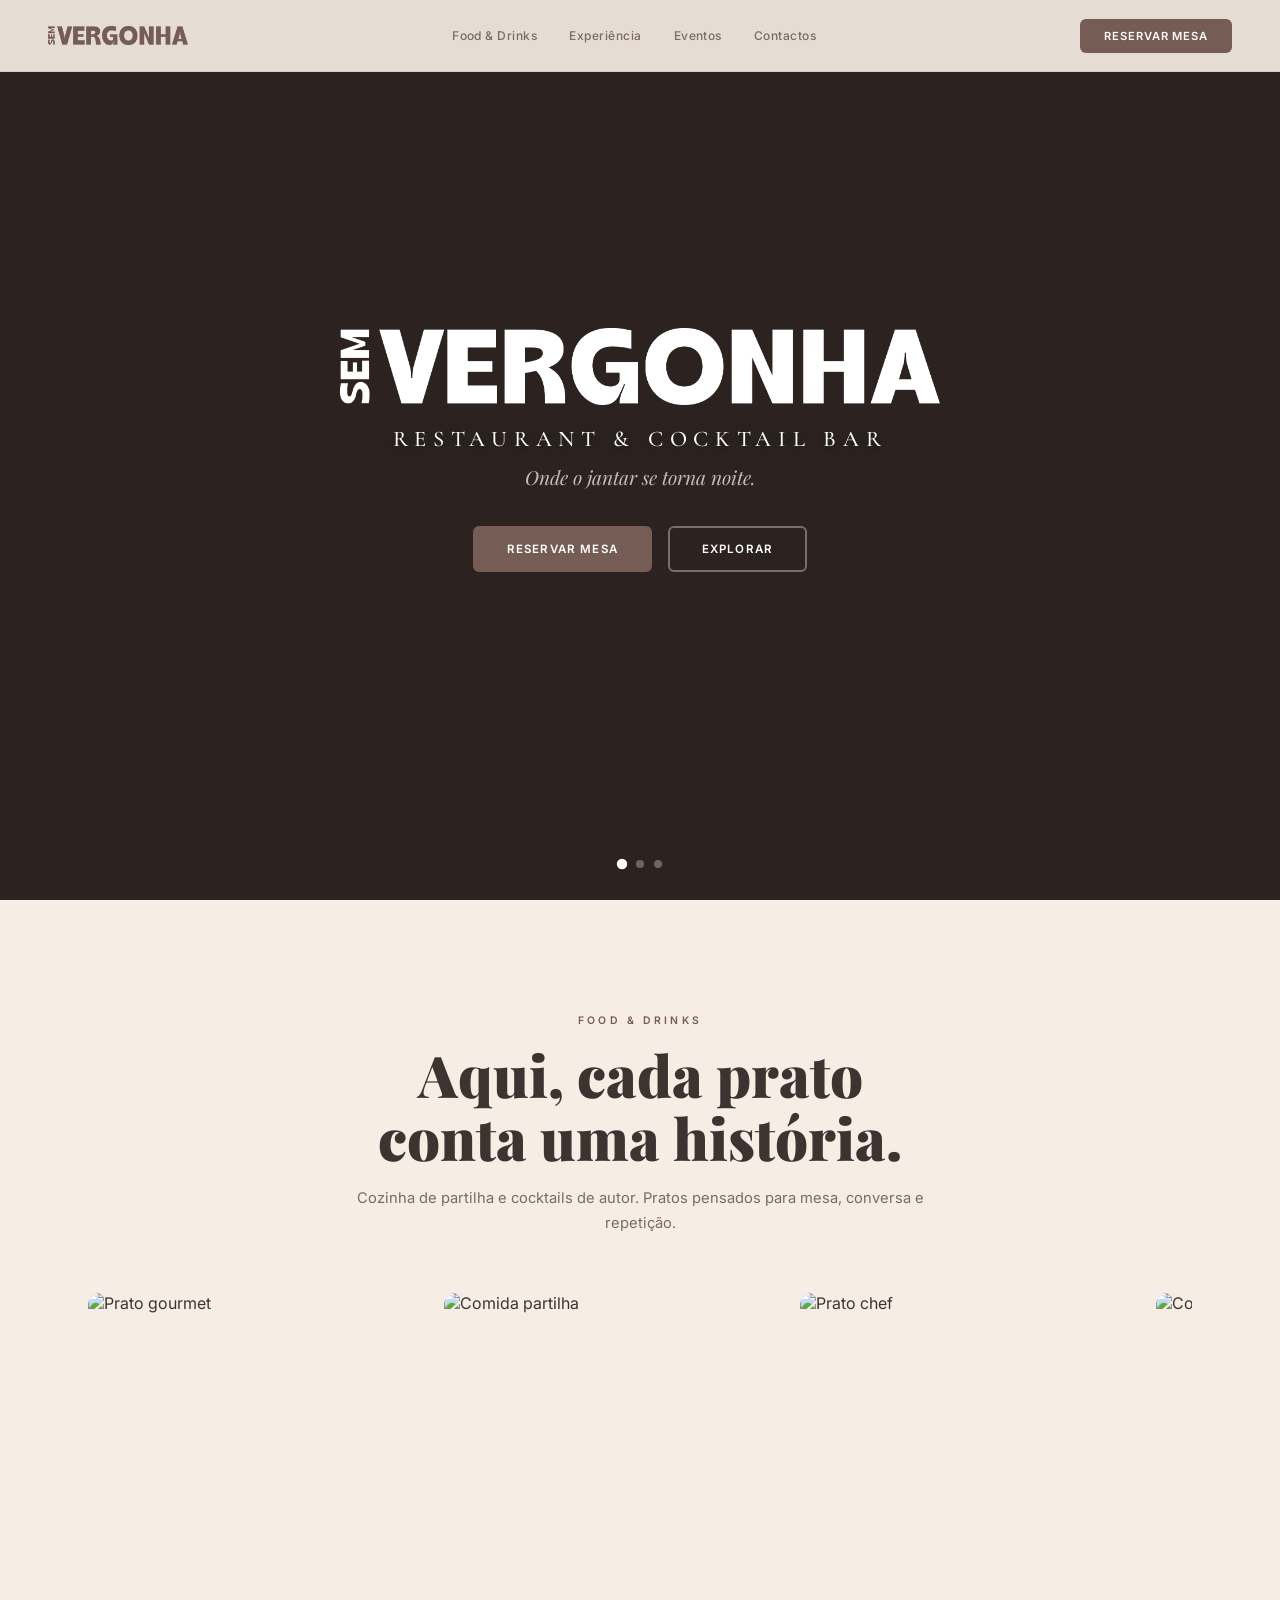
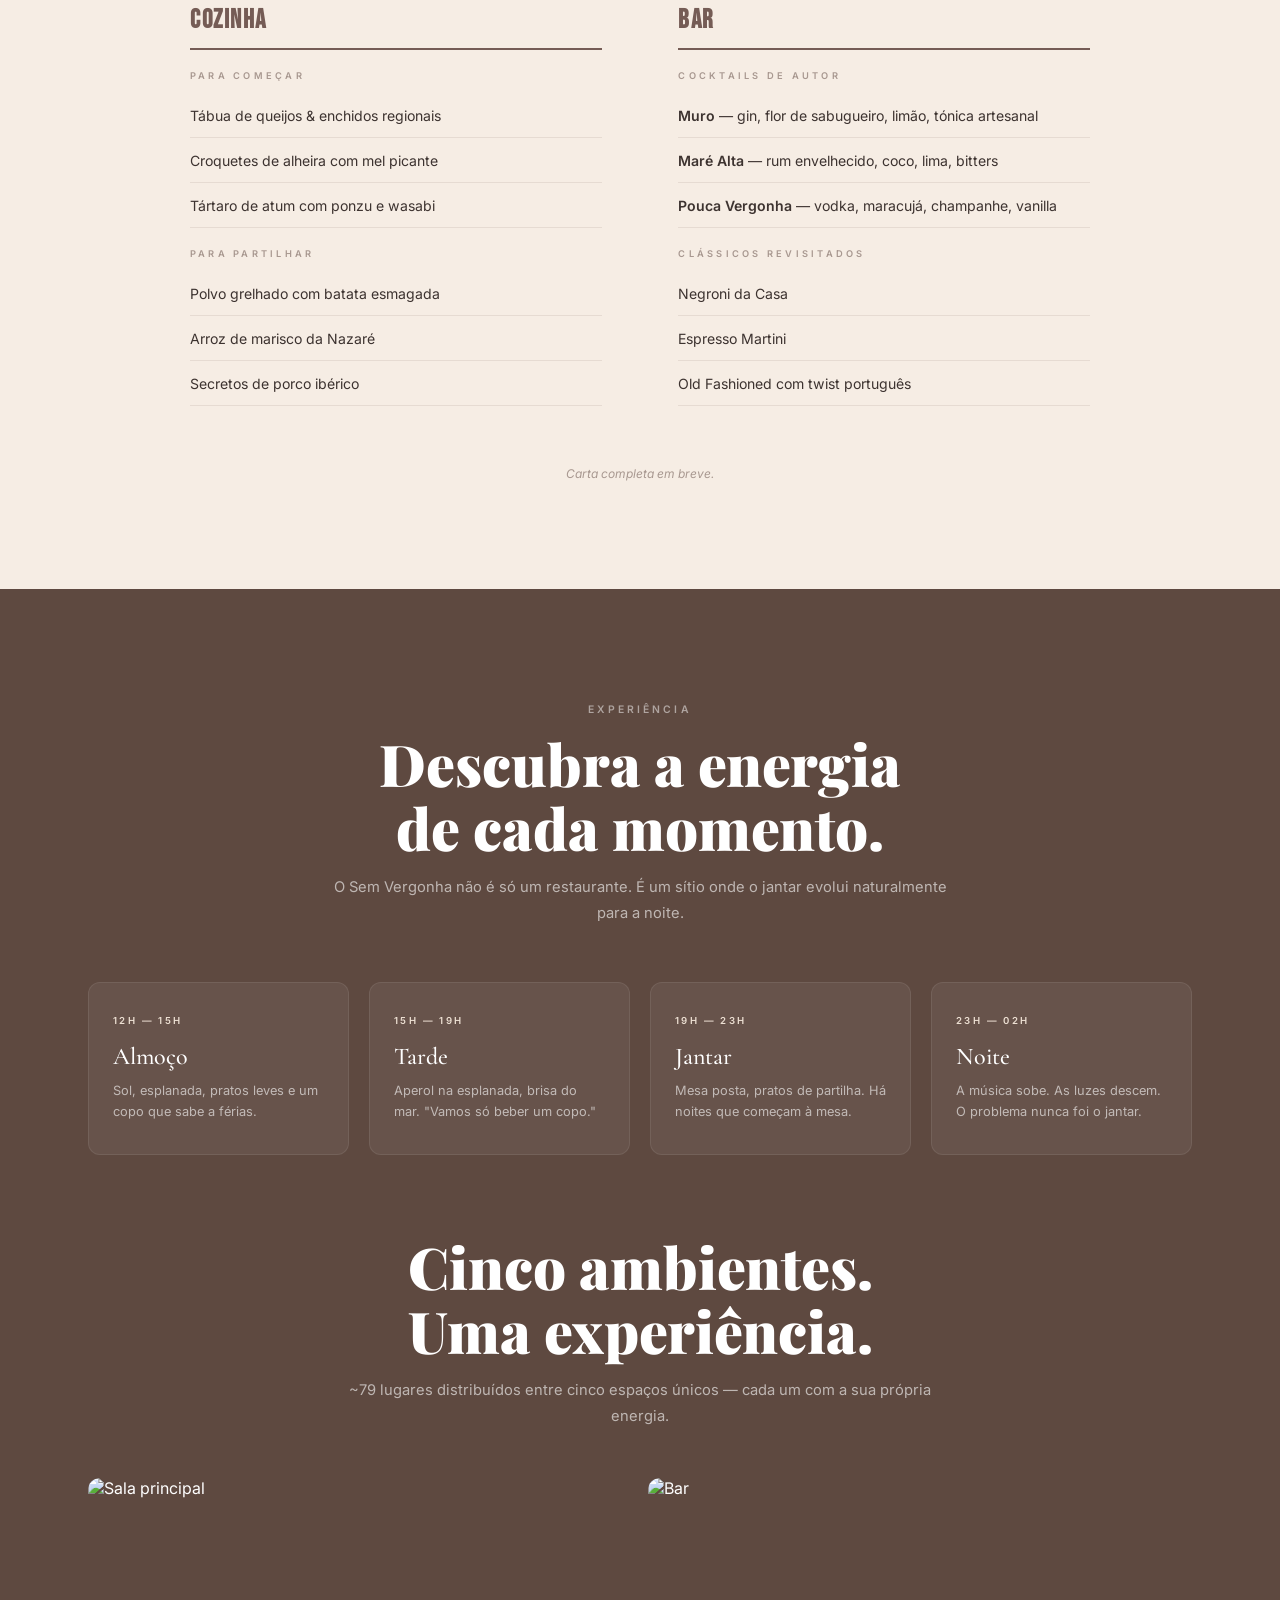
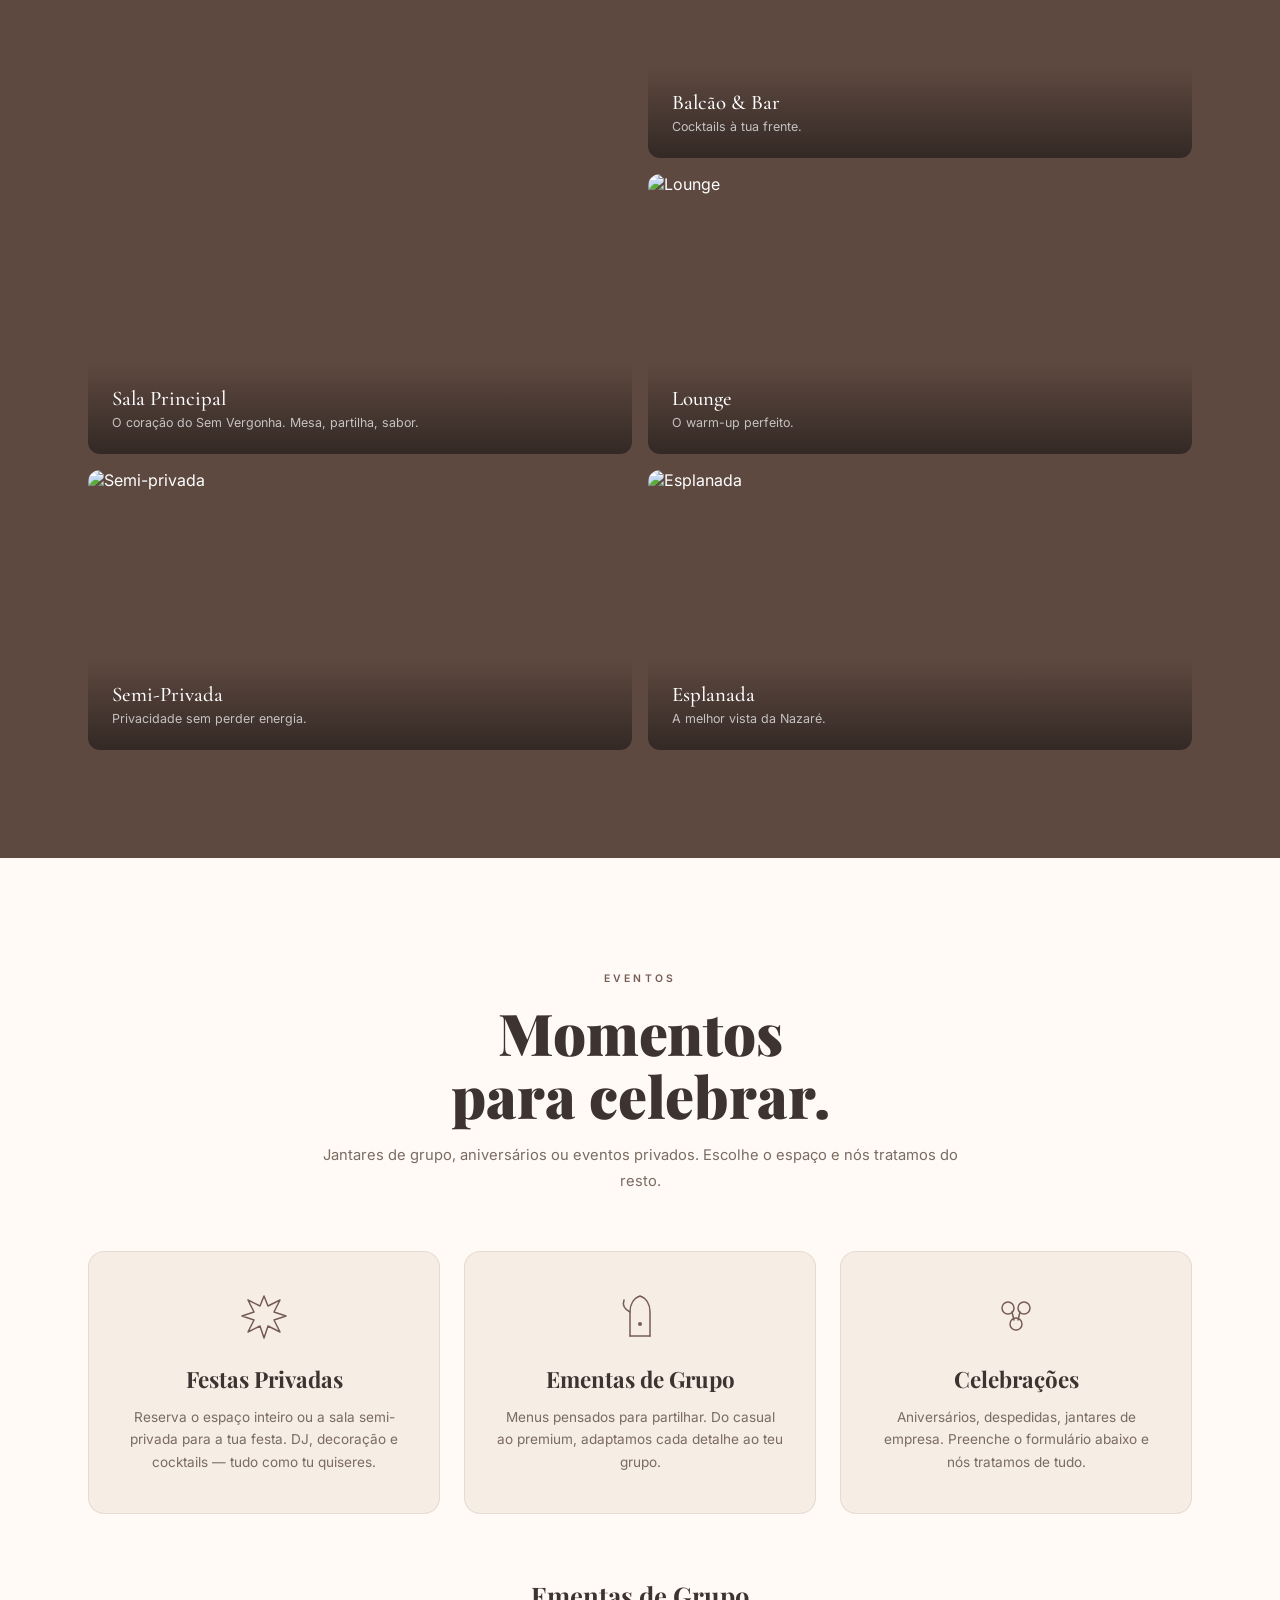
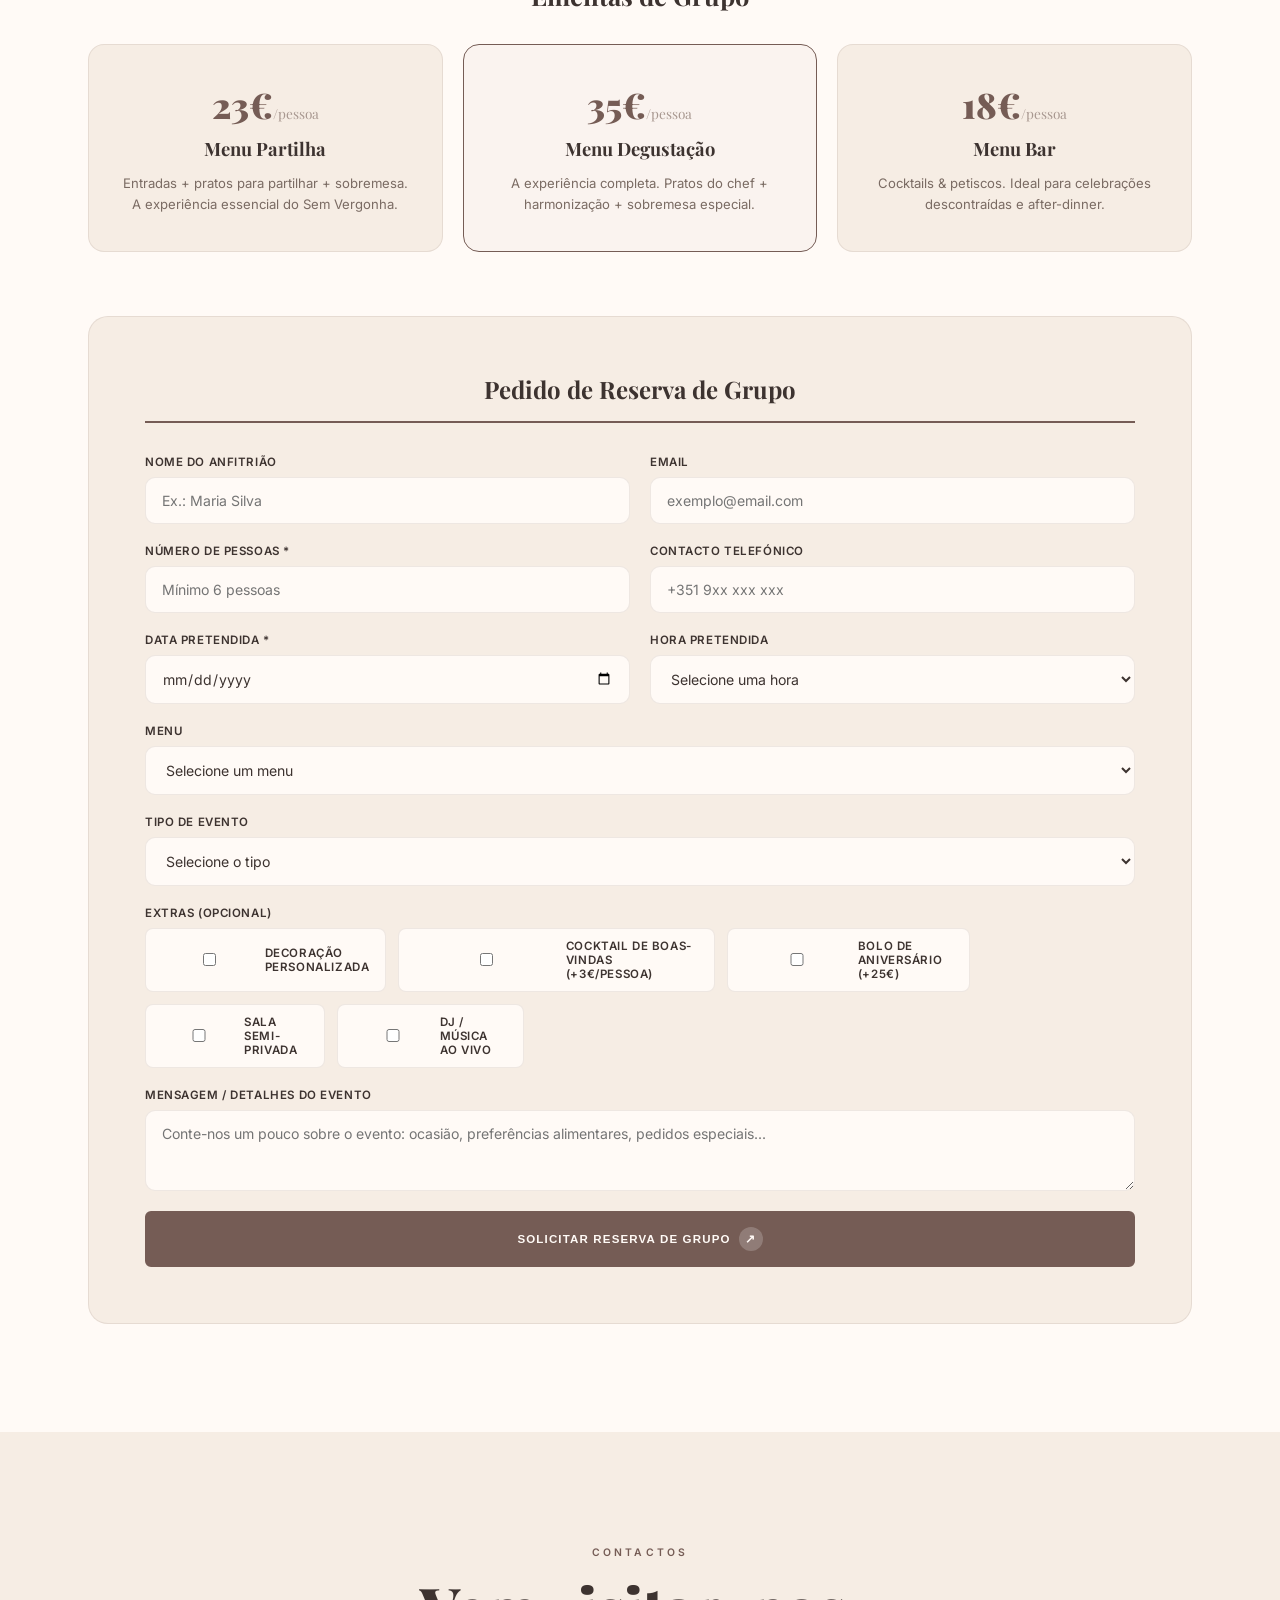
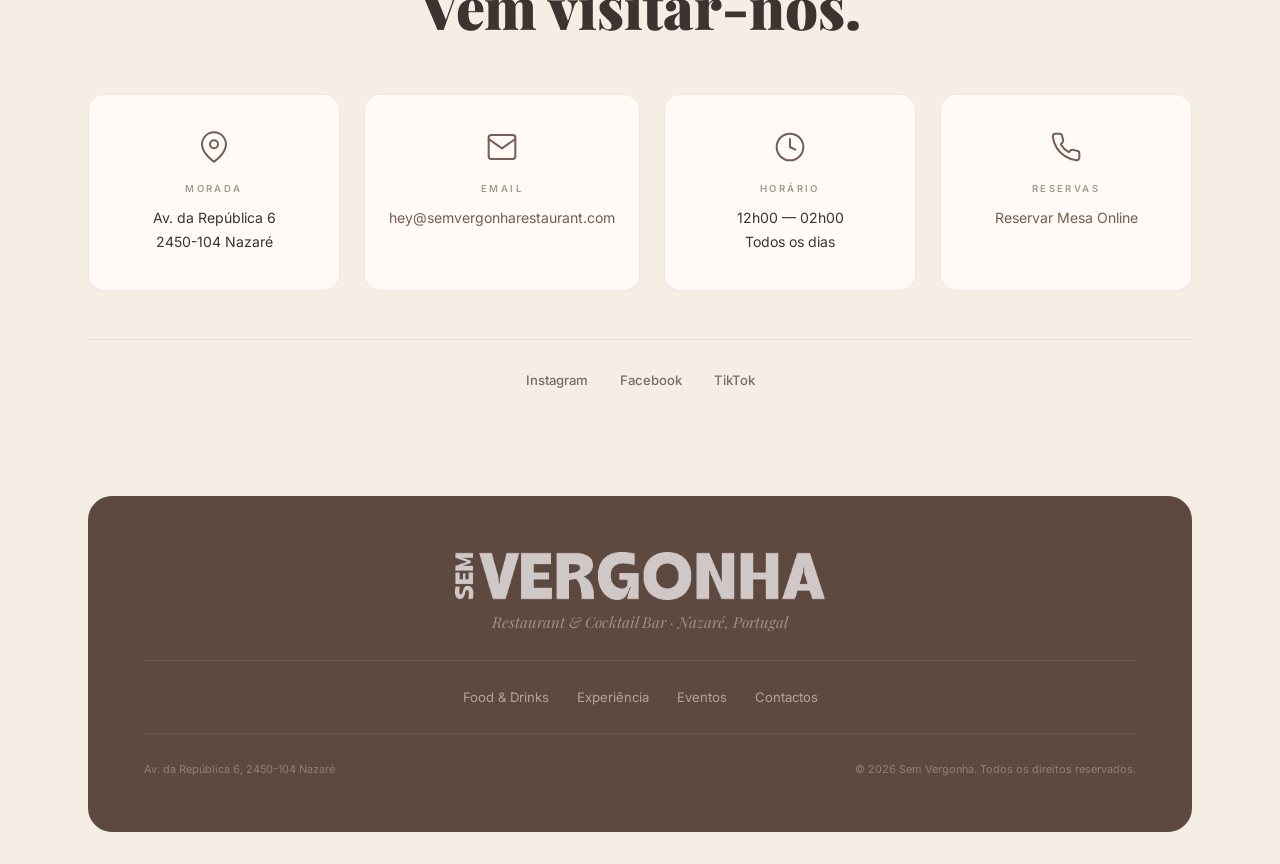
==== commit 48633137: "all" ====
--- a/index.html
+++ b/index.html
@@ -24,10 +24,10 @@
       <img src="assets/semvergonha_logo.png" alt="Sem Vergonha" class="nav__logo-img">
     </a>
     <div class="nav__links">
-      <a href="#food-drinks">Food & Drinks</a>
-      <a href="#experiencia">Experiência</a>
-      <a href="#eventos">Eventos</a>
-      <a href="#contactos">Contactos</a>
+      <a href="/food-drinks/">Food & Drinks</a>
+      <a href="/experiencia/">Experiência</a>
+      <a href="/eventos/">Eventos</a>
+      <a href="/contactos/">Contactos</a>
     </div>
     <a href="#" class="nav__cta umai-reserve" id="umai-reservation-button">Reservar Mesa</a>
     <button class="nav__burger" id="burger" aria-label="Menu">
@@ -38,10 +38,10 @@
   <!-- MOBILE MENU -->
   <div class="mob-menu" id="mobMenu">
     <div class="mob-menu__inner">
-      <a href="#food-drinks">Food & Drinks</a>
-      <a href="#experiencia">Experiência</a>
-      <a href="#eventos">Eventos</a>
-      <a href="#contactos">Contactos</a>
+      <a href="/food-drinks/">Food & Drinks</a>
+      <a href="/experiencia/">Experiência</a>
+      <a href="/eventos/">Eventos</a>
+      <a href="/contactos/">Contactos</a>
       <a href="#" class="mob-menu__cta umai-reserve">Reservar Mesa</a>
     </div>
   </div>
@@ -68,7 +68,7 @@
       <p class="hero__tagline">Onde o jantar se torna noite.</p>
       <div class="hero__actions">
         <a href="#" class="hero__btn hero__btn--fill umai-reserve">Reservar Mesa</a>
-        <a href="#food-drinks" class="hero__btn hero__btn--outline">Explorar</a>
+        <a href="/food-drinks/" class="hero__btn hero__btn--outline">Explorar</a>
       </div>
     </div>
     <div class="hero__dots" id="heroDots">
@@ -433,10 +433,10 @@
           <p class="footer__tagline">Restaurant & Cocktail Bar · Nazaré, Portugal</p>
         </div>
         <div class="footer__nav">
-          <a href="#food-drinks">Food & Drinks</a>
-          <a href="#experiencia">Experiência</a>
-          <a href="#eventos">Eventos</a>
-          <a href="#contactos">Contactos</a>
+          <a href="/food-drinks/">Food & Drinks</a>
+          <a href="/experiencia/">Experiência</a>
+          <a href="/eventos/">Eventos</a>
+          <a href="/contactos/">Contactos</a>
         </div>
         <div class="footer__bottom">
           <span>Av. da República 6, 2450-104 Nazaré</span>
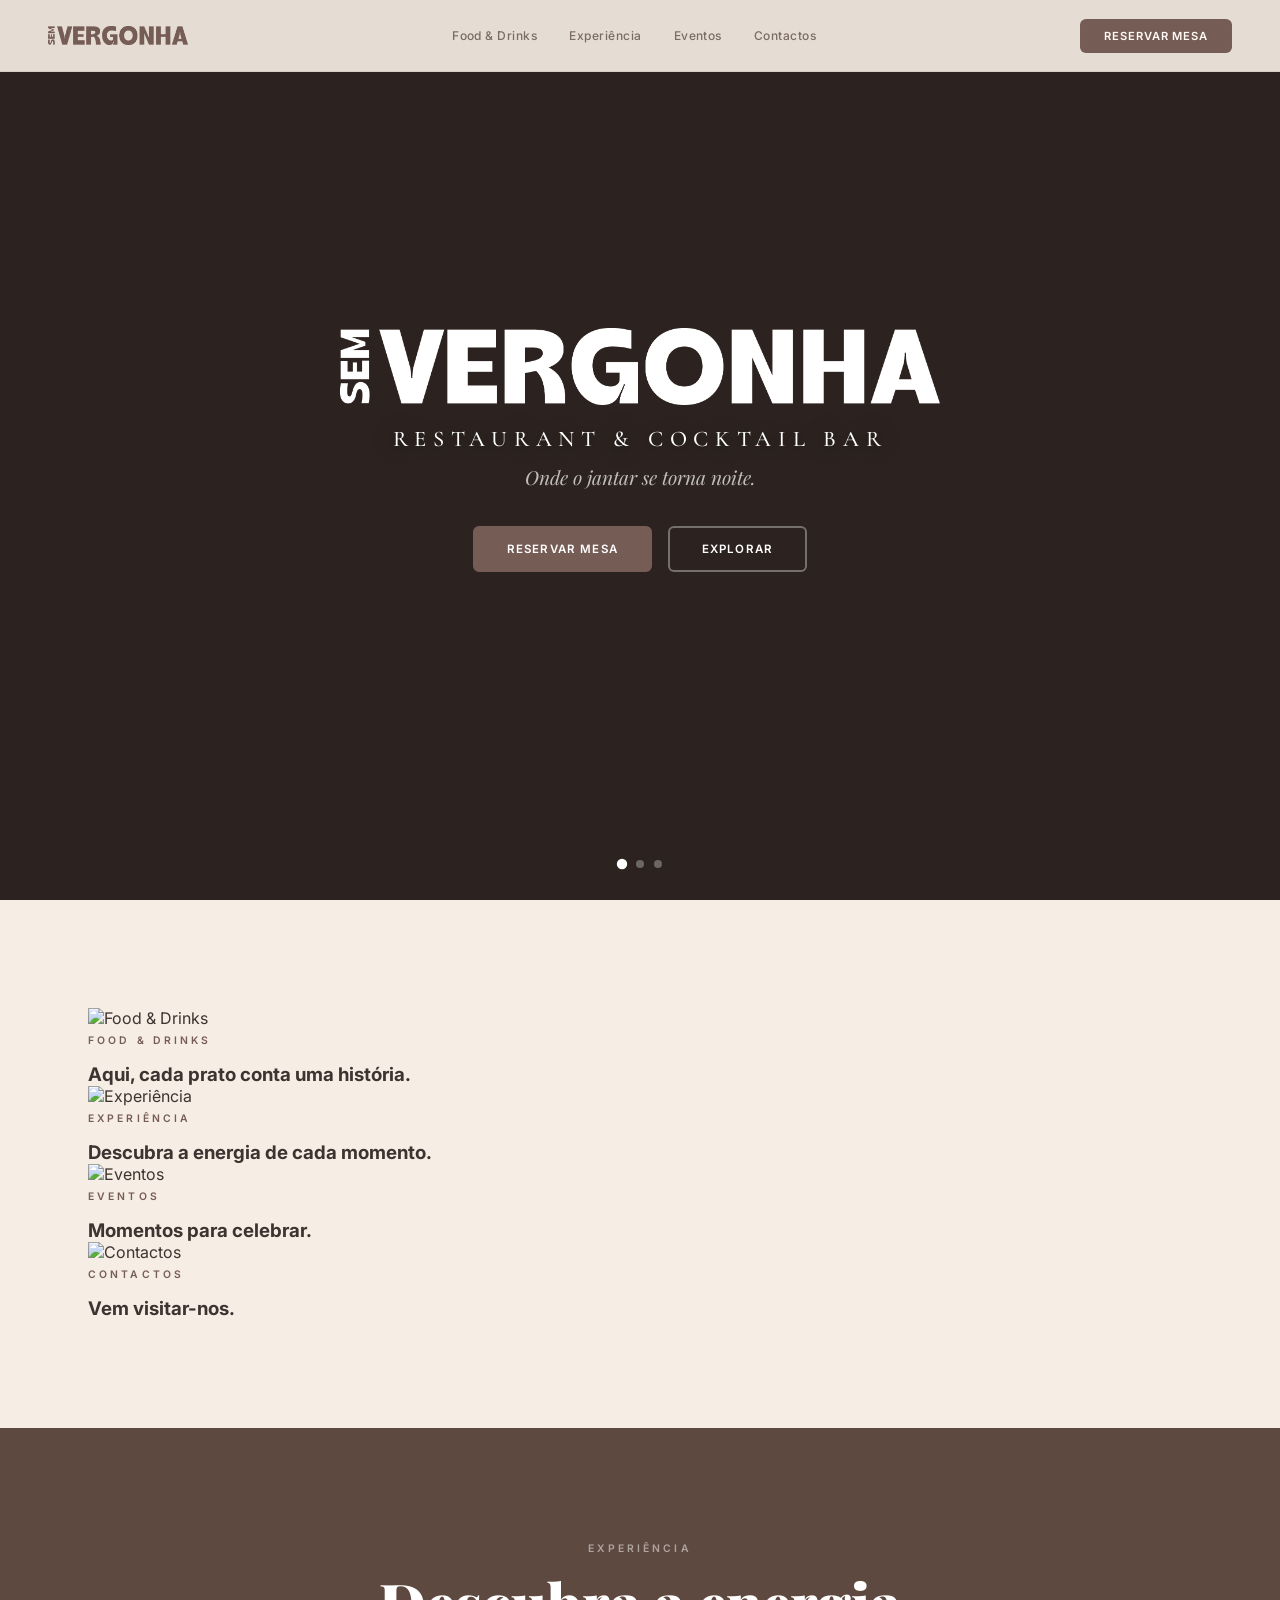
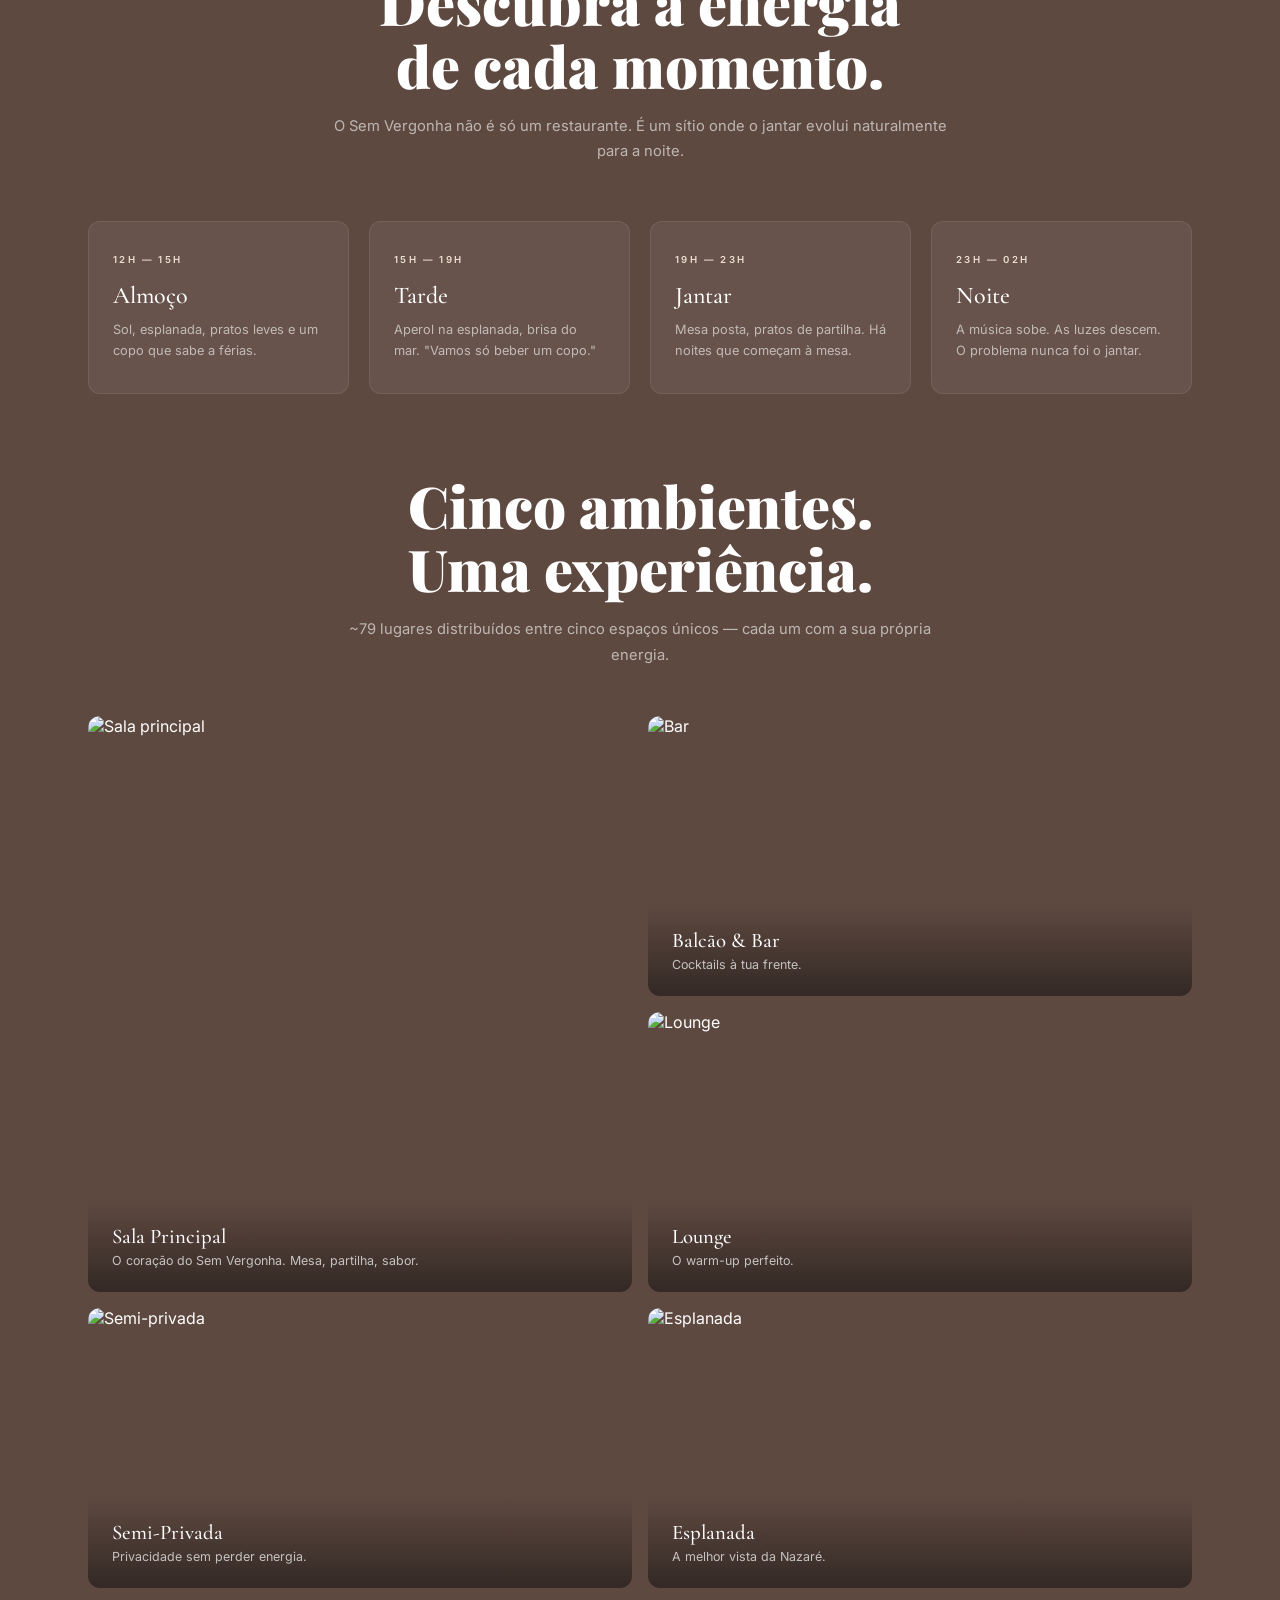
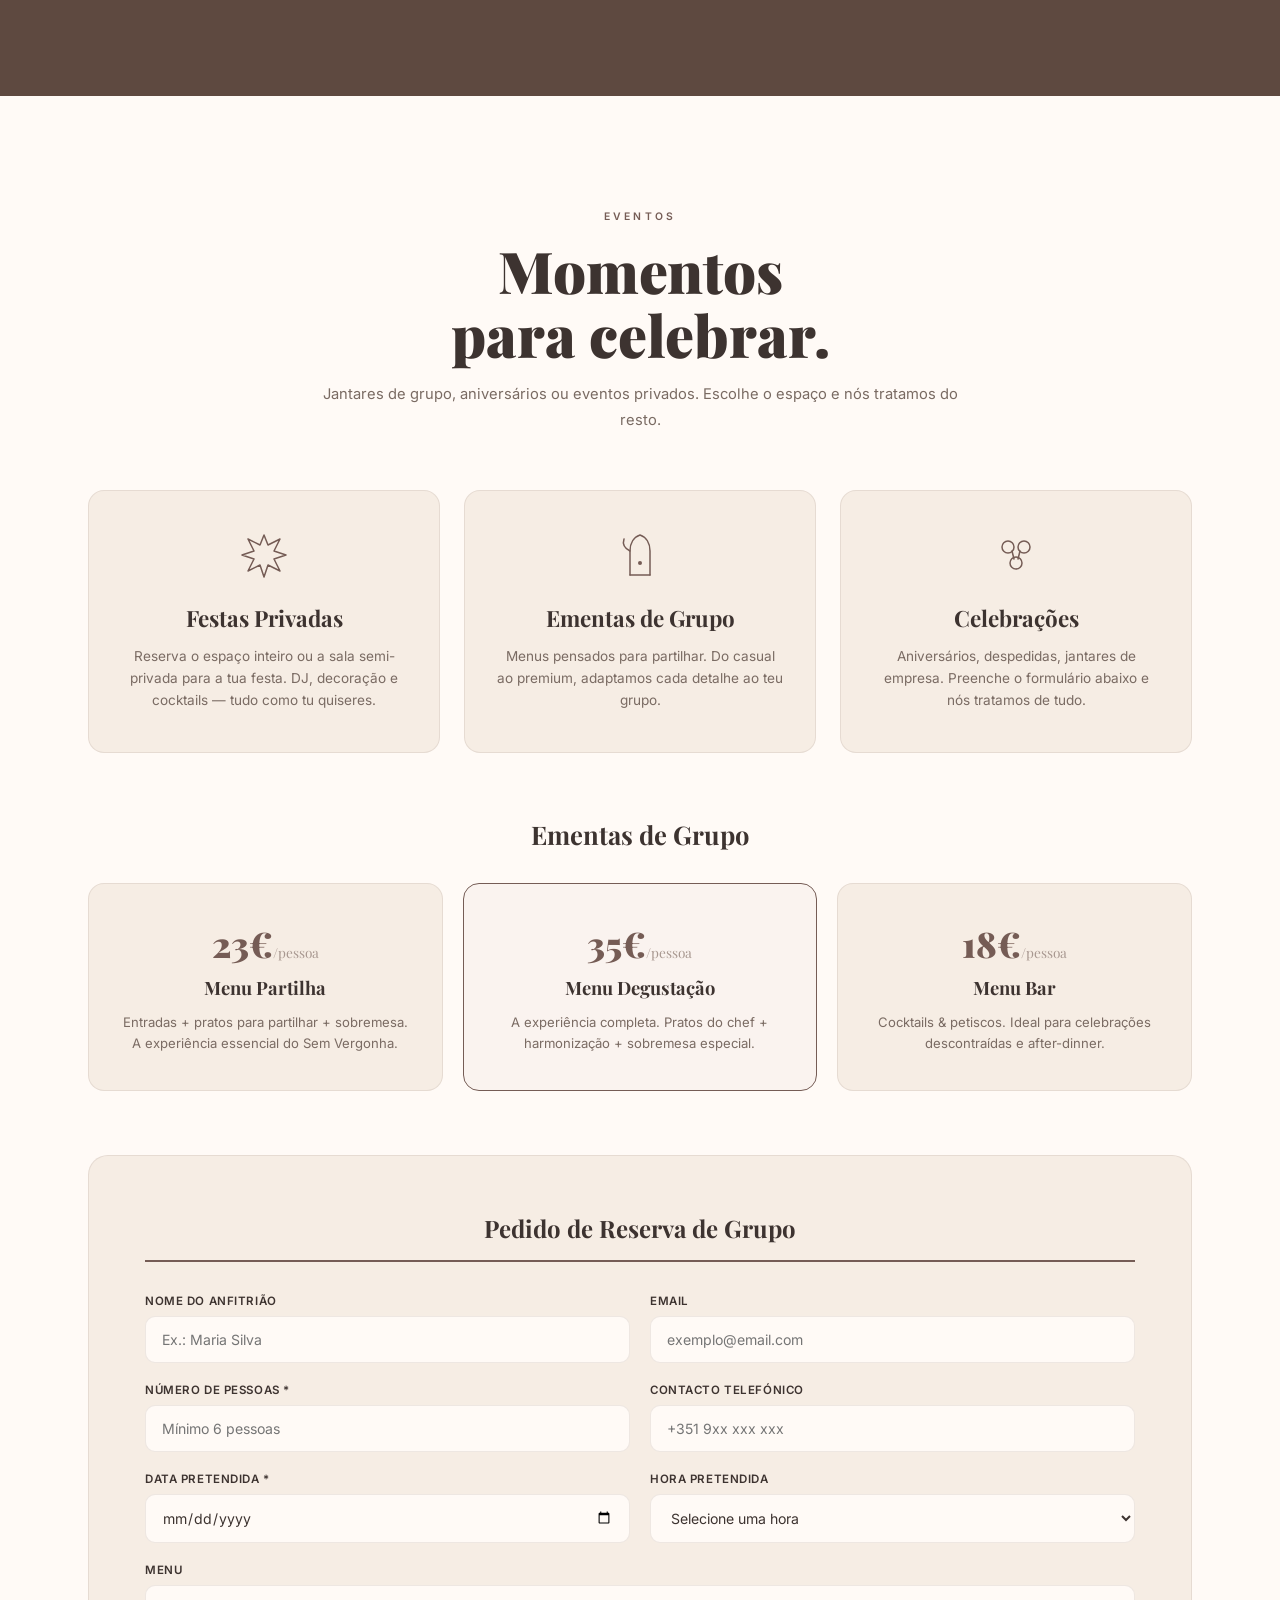
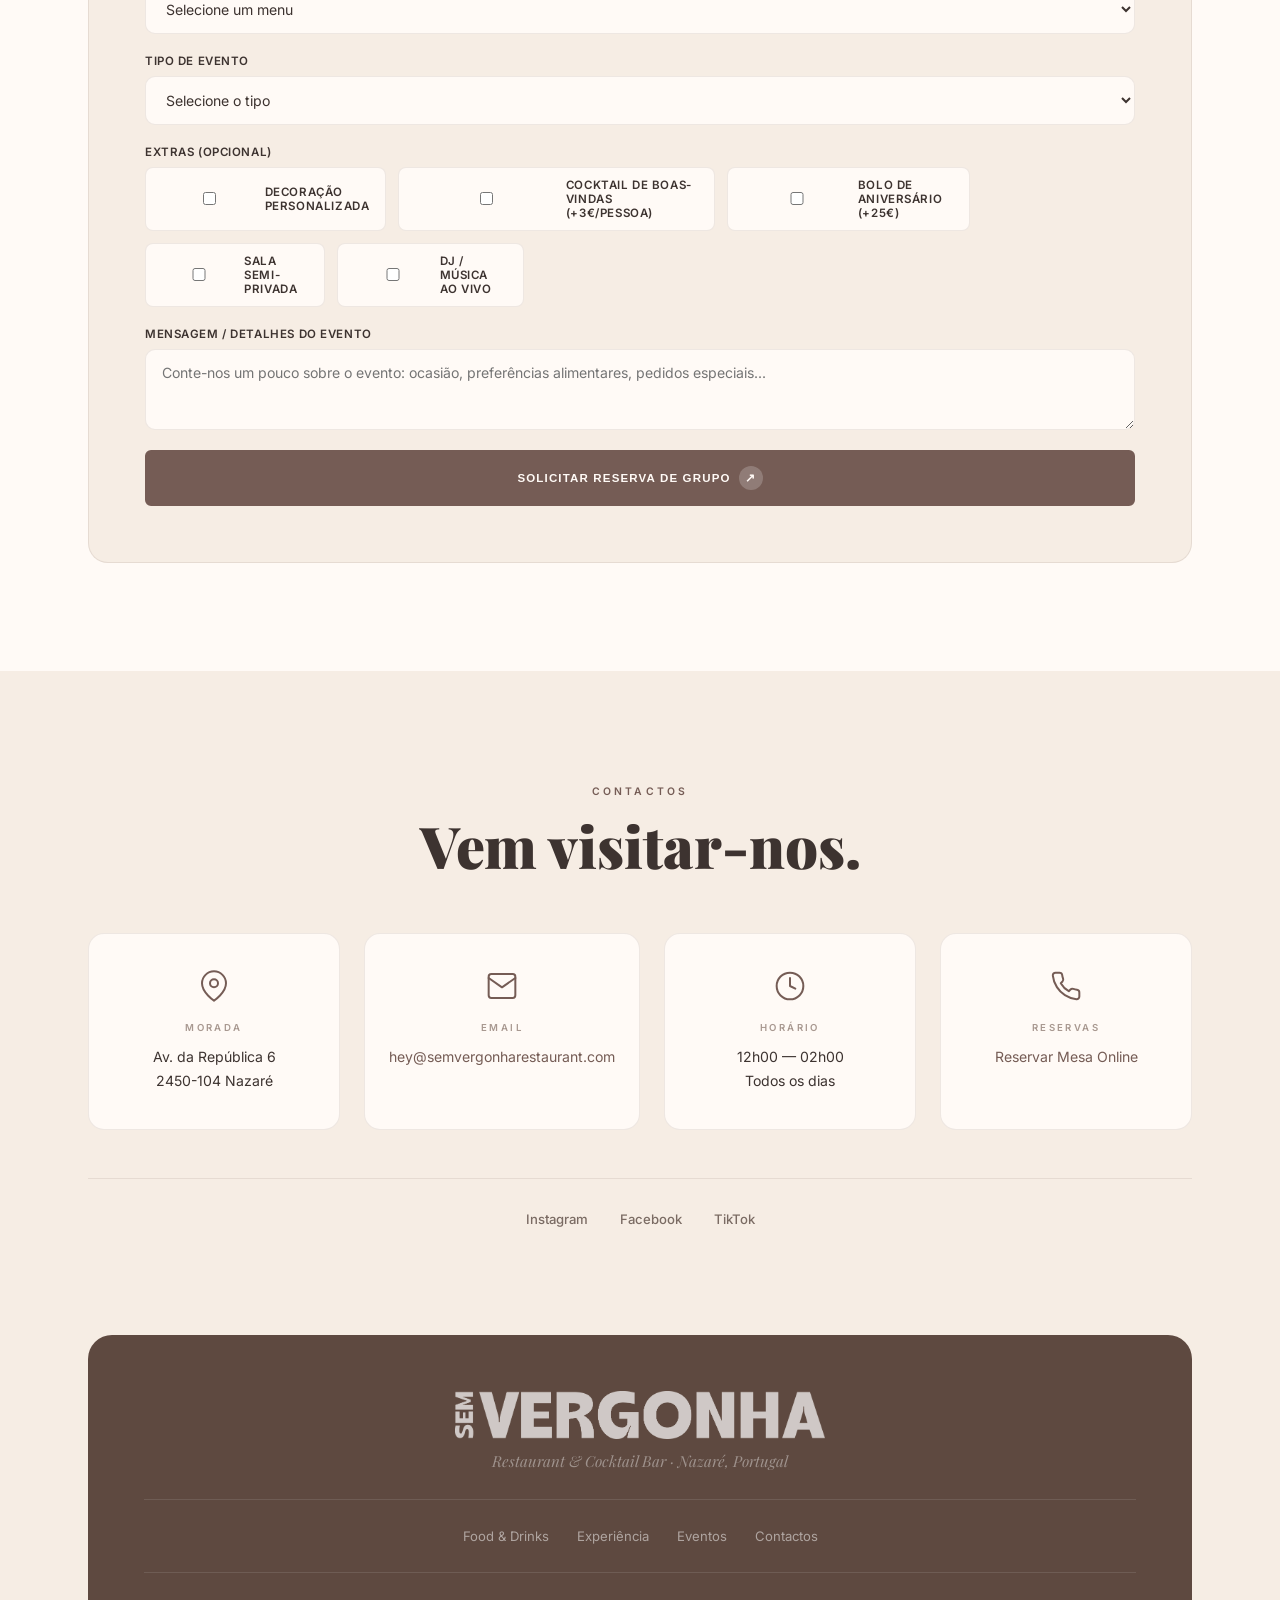
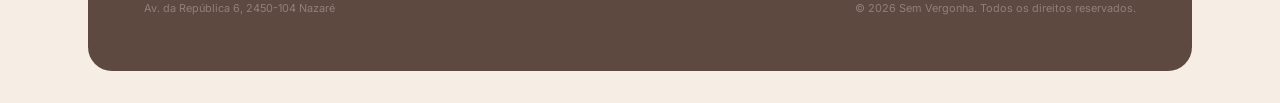
==== commit ae4d70de: "Update index.html" ====
--- a/index.html
+++ b/index.html
@@ -78,69 +78,38 @@
     </div>
   </header>
 
-  <!-- ═══════════════════════════════════════ -->
-  <!-- FOOD & DRINKS                          -->
-  <!-- ═══════════════════════════════════════ -->
-  <section class="section section--beige" id="food-drinks">
+  <!-- PREVIEW SECTIONS (homepage) -->
+  <section class="section section--beige">
     <div class="wrap">
-      <div class="section__header section__header--center" data-r>
-        <span class="label">Food & Drinks</span>
-        <h2>Aqui, cada prato<br>conta uma história.</h2>
-        <p>Cozinha de partilha e cocktails de autor. Pratos pensados para mesa, conversa e repetição.</p>
-      </div>
-
-      <!-- Food gallery strip -->
-      <div class="food-gallery" data-r>
-        <div class="food-gallery__track">
-          <div class="food-gallery__item">
-            <img src="https://images.unsplash.com/photo-1414235077428-338989a2e8c0?w=600&q=80" alt="Prato gourmet">
-          </div>
-          <div class="food-gallery__item">
-            <img src="https://images.unsplash.com/photo-1504674900247-0877df9cc836?w=600&q=80" alt="Comida partilha">
-          </div>
-          <div class="food-gallery__item">
-            <img src="https://images.unsplash.com/photo-1600891964092-4316c288032e?w=600&q=80" alt="Prato chef">
-          </div>
-          <div class="food-gallery__item">
-            <img src="https://images.unsplash.com/photo-1551218808-94e220e084d2?w=600&q=80" alt="Cocktails">
-          </div>
-          <div class="food-gallery__item">
-            <img src="https://images.unsplash.com/photo-1470337458703-46ad1756a187?w=600&q=80" alt="Bar noturno">
-          </div>
-        </div>
-      </div>
-
-      <!-- Menu -->
-      <div class="menu" data-r>
-        <div class="menu__columns">
-          <div class="menu__col">
-            <div class="menu__category">
-              <h3>Cozinha</h3>
-              <h4>Para Começar</h4>
-              <div class="menu__item"><span>Tábua de queijos & enchidos regionais</span></div>
-              <div class="menu__item"><span>Croquetes de alheira com mel picante</span></div>
-              <div class="menu__item"><span>Tártaro de atum com ponzu e wasabi</span></div>
-              <h4>Para Partilhar</h4>
-              <div class="menu__item"><span>Polvo grelhado com batata esmagada</span></div>
-              <div class="menu__item"><span>Arroz de marisco da Nazaré</span></div>
-              <div class="menu__item"><span>Secretos de porco ibérico</span></div>
-            </div>
-          </div>
-          <div class="menu__col">
-            <div class="menu__category">
-              <h3>Bar</h3>
-              <h4>Cocktails de Autor</h4>
-              <div class="menu__item"><span><strong>Muro</strong> — gin, flor de sabugueiro, limão, tónica artesanal</span></div>
-              <div class="menu__item"><span><strong>Maré Alta</strong> — rum envelhecido, coco, lima, bitters</span></div>
-              <div class="menu__item"><span><strong>Pouca Vergonha</strong> — vodka, maracujá, champanhe, vanilla</span></div>
-              <h4>Clássicos Revisitados</h4>
-              <div class="menu__item"><span>Negroni da Casa</span></div>
-              <div class="menu__item"><span>Espresso Martini</span></div>
-              <div class="menu__item"><span>Old Fashioned com twist português</span></div>
-            </div>
-          </div>
-        </div>
-        <span class="menu__note">Carta completa em breve.</span>
+      <div class="home-grid" data-r>
+        <a href="/food-drinks/" class="home-card">
+          <img src="https://images.unsplash.com/photo-1414235077428-338989a2e8c0?w=800&q=80" alt="Food & Drinks">
+          <div class="home-card__overlay">
+            <span class="label">Food & Drinks</span>
+            <h3>Aqui, cada prato conta uma história.</h3>
+          </div>
+        </a>
+        <a href="/experiencia/" class="home-card">
+          <img src="https://images.unsplash.com/photo-1559339352-11d035aa65de?w=800&q=80" alt="Experiência">
+          <div class="home-card__overlay">
+            <span class="label">Experiência</span>
+            <h3>Descubra a energia de cada momento.</h3>
+          </div>
+        </a>
+        <a href="/eventos/" class="home-card">
+          <img src="https://images.unsplash.com/photo-1517248135467-4c7edcad34c4?w=800&q=80" alt="Eventos">
+          <div class="home-card__overlay">
+            <span class="label">Eventos</span>
+            <h3>Momentos para celebrar.</h3>
+          </div>
+        </a>
+        <a href="/contactos/" class="home-card">
+          <img src="https://images.unsplash.com/photo-1507525428034-b723cf961d3e?w=800&q=80" alt="Contactos">
+          <div class="home-card__overlay">
+            <span class="label">Contactos</span>
+            <h3>Vem visitar-nos.</h3>
+          </div>
+        </a>
       </div>
     </div>
   </section>
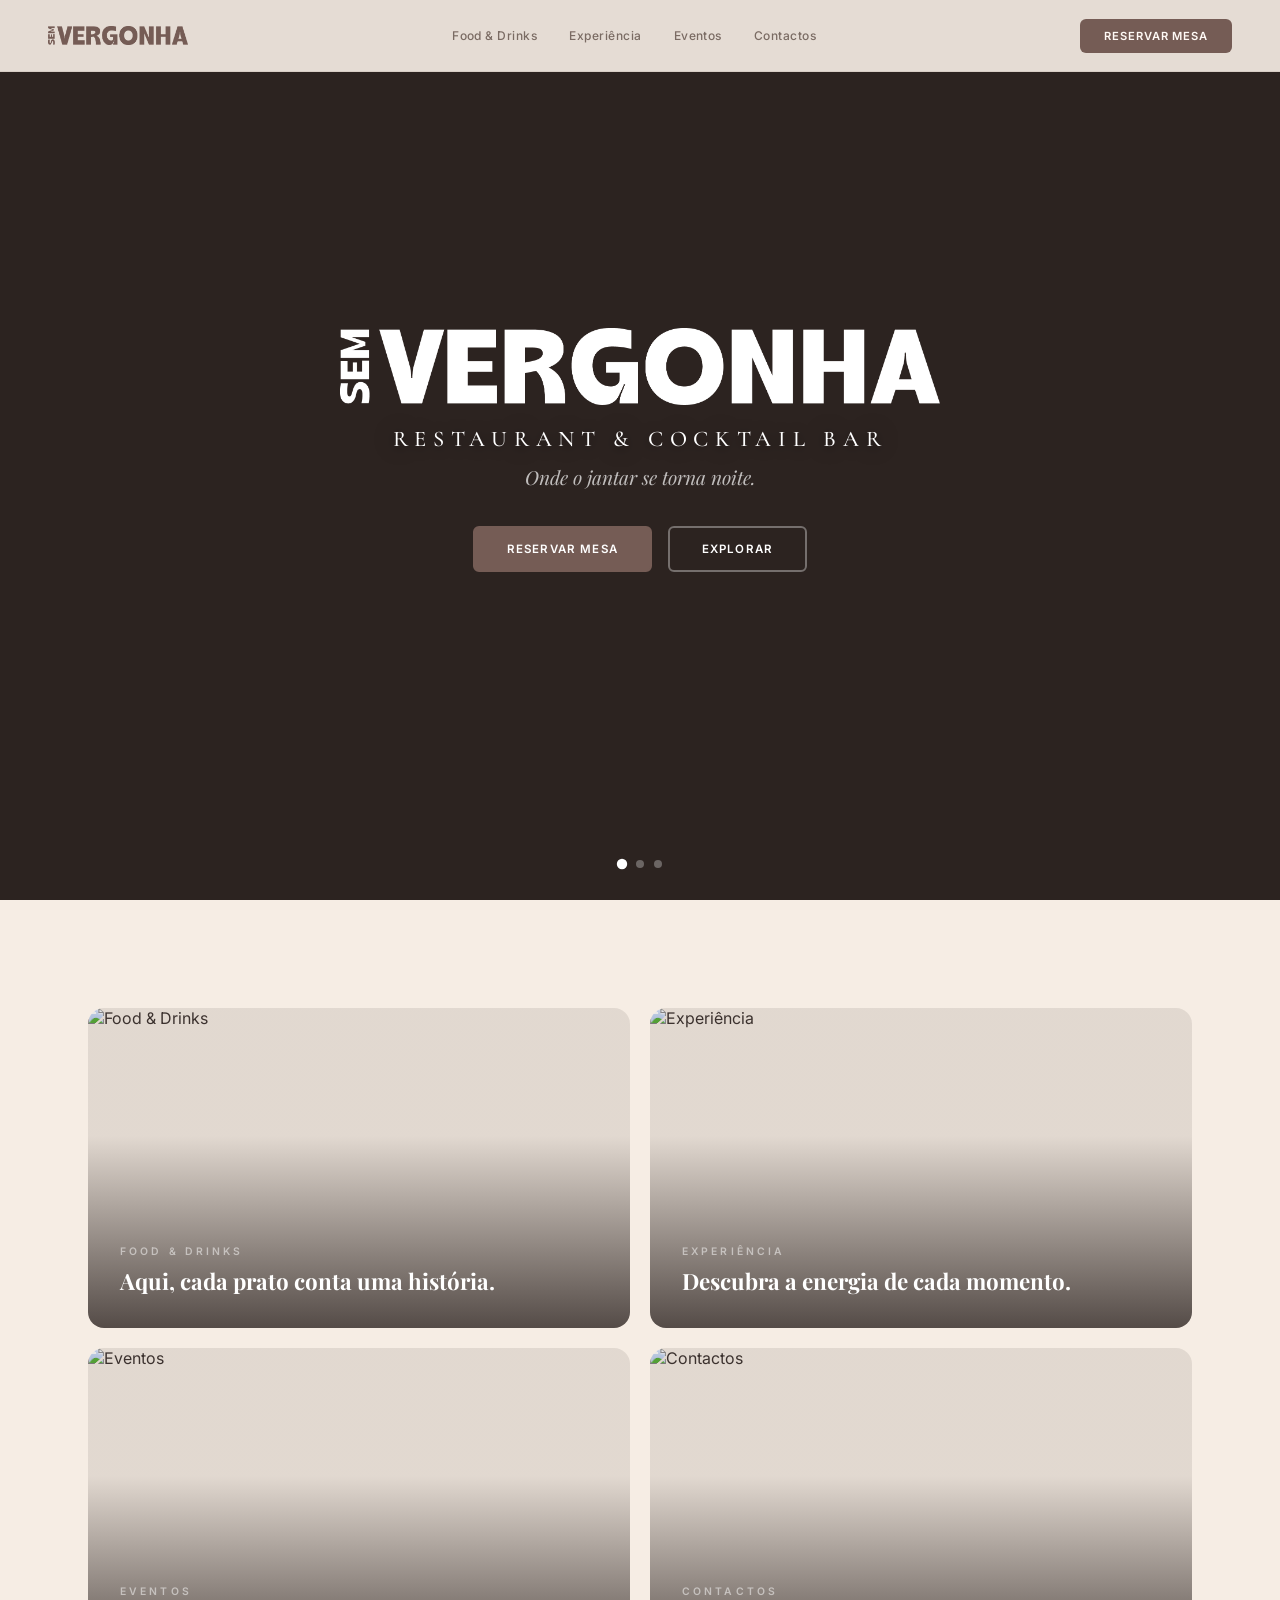
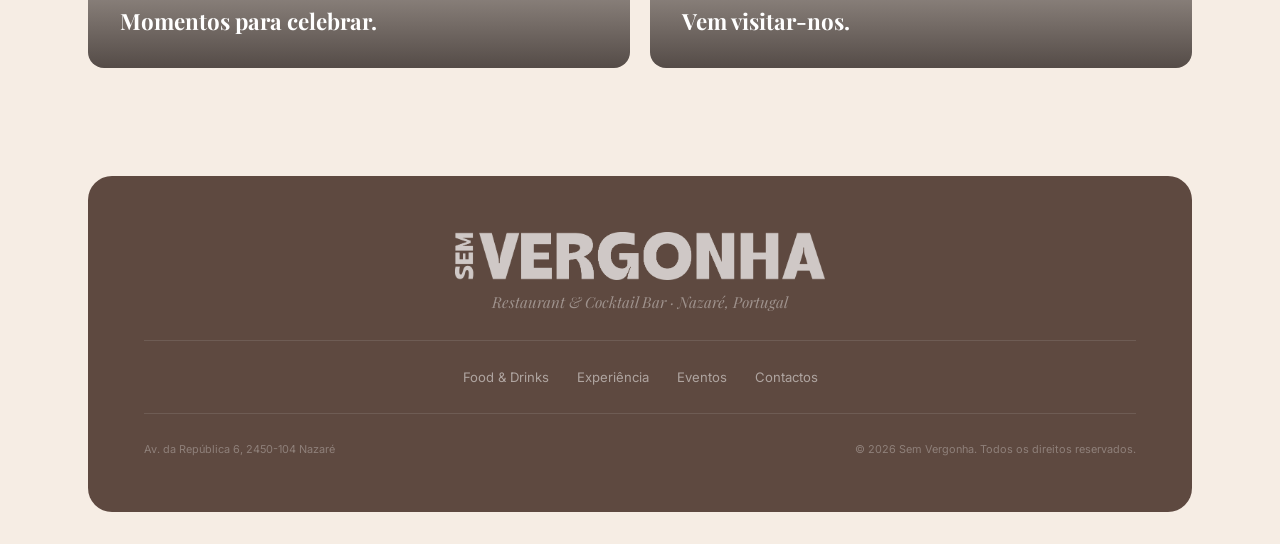
==== commit 4d57bc32: "Multi-page navigation: homepage grid cards, page-hero, active nav styles Homepage now shows 4 image " ====
--- a/index.html
+++ b/index.html
@@ -114,285 +114,6 @@
     </div>
   </section>
 
-  <!-- ═══════════════════════════════════════ -->
-  <!-- EXPERIÊNCIA                            -->
-  <!-- ═══════════════════════════════════════ -->
-  <section class="section section--dark" id="experiencia">
-    <div class="wrap">
-      <div class="section__header section__header--center section__header--light" data-r>
-        <span class="label label--light">Experiência</span>
-        <h2>Descubra a energia<br>de cada momento.</h2>
-        <p>O Sem Vergonha não é só um restaurante. É um sítio onde o jantar evolui naturalmente para a noite.</p>
-      </div>
-
-      <!-- Timeline cards -->
-      <div class="timeline" data-r>
-        <div class="timeline__card">
-          <span class="timeline__time">12h — 15h</span>
-          <h3>Almoço</h3>
-          <p>Sol, esplanada, pratos leves e um copo que sabe a férias.</p>
-        </div>
-        <div class="timeline__card">
-          <span class="timeline__time">15h — 19h</span>
-          <h3>Tarde</h3>
-          <p>Aperol na esplanada, brisa do mar. "Vamos só beber um copo."</p>
-        </div>
-        <div class="timeline__card">
-          <span class="timeline__time">19h — 23h</span>
-          <h3>Jantar</h3>
-          <p>Mesa posta, pratos de partilha. Há noites que começam à mesa.</p>
-        </div>
-        <div class="timeline__card">
-          <span class="timeline__time">23h — 02h</span>
-          <h3>Noite</h3>
-          <p>A música sobe. As luzes descem. O problema nunca foi o jantar.</p>
-        </div>
-      </div>
-
-      <!-- Spaces -->
-      <div class="spaces" data-r>
-        <div class="section__header section__header--center section__header--light spaces__header">
-          <h2>Cinco ambientes.<br>Uma experiência.</h2>
-          <p>~79 lugares distribuídos entre cinco espaços únicos — cada um com a sua própria energia.</p>
-        </div>
-        <div class="spaces__grid">
-          <div class="spaces__card spaces__card--large" data-r>
-            <img src="https://images.unsplash.com/photo-1559339352-11d035aa65de?w=900&q=80" alt="Sala principal">
-            <div class="spaces__info">
-              <h3>Sala Principal</h3>
-              <p>O coração do Sem Vergonha. Mesa, partilha, sabor.</p>
-            </div>
-          </div>
-          <div class="spaces__card" data-r>
-            <img src="https://images.unsplash.com/photo-1572116469696-31de0f17cc34?w=600&q=80" alt="Bar">
-            <div class="spaces__info">
-              <h3>Balcão & Bar</h3>
-              <p>Cocktails à tua frente.</p>
-            </div>
-          </div>
-          <div class="spaces__card" data-r>
-            <img src="https://images.unsplash.com/photo-1517248135467-4c7edcad34c4?w=600&q=80" alt="Lounge">
-            <div class="spaces__info">
-              <h3>Lounge</h3>
-              <p>O warm-up perfeito.</p>
-            </div>
-          </div>
-          <div class="spaces__card" data-r>
-            <img src="https://images.unsplash.com/photo-1590846406792-0adc7f938f1d?w=600&q=80" alt="Semi-privada">
-            <div class="spaces__info">
-              <h3>Semi-Privada</h3>
-              <p>Privacidade sem perder energia.</p>
-            </div>
-          </div>
-          <div class="spaces__card" data-r>
-            <img src="https://images.unsplash.com/photo-1507525428034-b723cf961d3e?w=600&q=80" alt="Esplanada">
-            <div class="spaces__info">
-              <h3>Esplanada</h3>
-              <p>A melhor vista da Nazaré.</p>
-            </div>
-          </div>
-        </div>
-      </div>
-    </div>
-  </section>
-
-  <!-- ═══════════════════════════════════════ -->
-  <!-- EVENTOS                                -->
-  <!-- ═══════════════════════════════════════ -->
-  <section class="section section--white" id="eventos">
-    <div class="wrap">
-      <div class="section__header section__header--center" data-r>
-        <span class="label">Eventos</span>
-        <h2>Momentos<br>para celebrar.</h2>
-        <p>Jantares de grupo, aniversários ou eventos privados. Escolhe o espaço e nós tratamos do resto.</p>
-      </div>
-
-      <!-- Event types -->
-      <div class="events" data-r>
-        <div class="events__card">
-          <div class="events__icon">
-            <svg viewBox="0 0 48 48" xmlns="http://www.w3.org/2000/svg"><path d="M24 4 L28 14 L40 8 L34 20 L46 24 L34 28 L40 40 L28 34 L24 46 L20 34 L8 40 L14 28 L2 24 L14 20 L8 8 L20 14 Z" fill="none" stroke="currentColor" stroke-width="1.5" stroke-linecap="round" stroke-linejoin="round"/></svg>
-          </div>
-          <h3>Festas Privadas</h3>
-          <p>Reserva o espaço inteiro ou a sala semi-privada para a tua festa. DJ, decoração e cocktails — tudo como tu quiseres.</p>
-        </div>
-        <div class="events__card">
-          <div class="events__icon">
-            <svg viewBox="0 0 48 48" xmlns="http://www.w3.org/2000/svg"><path d="M14 44 L14 20 C14 12 18 6 24 4 C30 6 34 12 34 20 L34 44" fill="none" stroke="currentColor" stroke-width="1.5" stroke-linecap="round"/><line x1="14" y1="44" x2="34" y2="44" stroke="currentColor" stroke-width="1.5" stroke-linecap="round"/><path d="M14 20 C10 18 6 14 8 8" fill="none" stroke="currentColor" stroke-width="1.5" stroke-linecap="round"/><circle cx="24" cy="32" r="2" fill="currentColor"/></svg>
-          </div>
-          <h3>Ementas de Grupo</h3>
-          <p>Menus pensados para partilhar. Do casual ao premium, adaptamos cada detalhe ao teu grupo.</p>
-        </div>
-        <div class="events__card">
-          <div class="events__icon">
-            <svg viewBox="0 0 48 48" xmlns="http://www.w3.org/2000/svg"><circle cx="16" cy="16" r="6" fill="none" stroke="currentColor" stroke-width="1.5"/><circle cx="32" cy="16" r="6" fill="none" stroke="currentColor" stroke-width="1.5"/><circle cx="24" cy="32" r="6" fill="none" stroke="currentColor" stroke-width="1.5"/><line x1="20" y1="20" x2="22" y2="28" stroke="currentColor" stroke-width="1.5" stroke-linecap="round"/><line x1="28" y1="20" x2="26" y2="28" stroke="currentColor" stroke-width="1.5" stroke-linecap="round"/></svg>
-          </div>
-          <h3>Celebrações</h3>
-          <p>Aniversários, despedidas, jantares de empresa. Preenche o formulário abaixo e nós tratamos de tudo.</p>
-        </div>
-      </div>
-
-      <!-- Group menus -->
-      <div class="group-menus" data-r>
-        <h3>Ementas de Grupo</h3>
-        <div class="group-menus__grid">
-          <div class="group-menus__card">
-            <span class="group-menus__price">23€<small>/pessoa</small></span>
-            <h4>Menu Partilha</h4>
-            <p>Entradas + pratos para partilhar + sobremesa. A experiência essencial do Sem Vergonha.</p>
-          </div>
-          <div class="group-menus__card group-menus__card--featured">
-            <span class="group-menus__price">35€<small>/pessoa</small></span>
-            <h4>Menu Degustação</h4>
-            <p>A experiência completa. Pratos do chef + harmonização + sobremesa especial.</p>
-          </div>
-          <div class="group-menus__card">
-            <span class="group-menus__price">18€<small>/pessoa</small></span>
-            <h4>Menu Bar</h4>
-            <p>Cocktails & petiscos. Ideal para celebrações descontraídas e after-dinner.</p>
-          </div>
-        </div>
-      </div>
-
-      <!-- Group form -->
-      <div class="group-form" data-r>
-        <h3>Pedido de Reserva de Grupo</h3>
-        <form class="group-form__form" id="gruposForm">
-          <div class="form__row">
-            <div class="form__field">
-              <label>Nome do anfitrião</label>
-              <input type="text" placeholder="Ex.: Maria Silva">
-            </div>
-            <div class="form__field">
-              <label>Email</label>
-              <input type="email" placeholder="exemplo@email.com">
-            </div>
-          </div>
-          <div class="form__row">
-            <div class="form__field">
-              <label>Número de pessoas *</label>
-              <input type="number" min="6" max="50" placeholder="Mínimo 6 pessoas">
-            </div>
-            <div class="form__field">
-              <label>Contacto telefónico</label>
-              <input type="tel" placeholder="+351 9xx xxx xxx">
-            </div>
-          </div>
-          <div class="form__row">
-            <div class="form__field">
-              <label>Data pretendida *</label>
-              <input type="date">
-            </div>
-            <div class="form__field">
-              <label>Hora pretendida</label>
-              <select>
-                <option value="">Selecione uma hora</option>
-                <option>12:00</option>
-                <option>12:30</option>
-                <option>13:00</option>
-                <option>13:30</option>
-                <option>19:00</option>
-                <option>19:30</option>
-                <option>20:00</option>
-                <option>20:30</option>
-                <option>21:00</option>
-                <option>21:30</option>
-              </select>
-            </div>
-          </div>
-          <div class="form__field">
-            <label>Menu</label>
-            <select>
-              <option value="">Selecione um menu</option>
-              <option>Menu Partilha (23€/pessoa)</option>
-              <option>Menu Degustação (35€/pessoa)</option>
-              <option>Menu Bar — só cocktails & petiscos (18€/pessoa)</option>
-              <option>Menu personalizado — contactar</option>
-            </select>
-          </div>
-          <div class="form__field">
-            <label>Tipo de evento</label>
-            <select>
-              <option value="">Selecione o tipo</option>
-              <option>Jantar de grupo</option>
-              <option>Aniversário</option>
-              <option>Festa privada</option>
-              <option>Jantar de empresa</option>
-              <option>Despedida de solteiro/a</option>
-              <option>Outro</option>
-            </select>
-          </div>
-          <div class="form__field">
-            <label>Extras (opcional)</label>
-            <div class="form__checks">
-              <label class="form__check"><input type="checkbox"><span>Decoração personalizada</span></label>
-              <label class="form__check"><input type="checkbox"><span>Cocktail de boas-vindas (+3€/pessoa)</span></label>
-              <label class="form__check"><input type="checkbox"><span>Bolo de aniversário (+25€)</span></label>
-              <label class="form__check"><input type="checkbox"><span>Sala semi-privada</span></label>
-              <label class="form__check"><input type="checkbox"><span>DJ / música ao vivo</span></label>
-            </div>
-          </div>
-          <div class="form__field">
-            <label>Mensagem / detalhes do evento</label>
-            <textarea rows="3" placeholder="Conte-nos um pouco sobre o evento: ocasião, preferências alimentares, pedidos especiais..."></textarea>
-          </div>
-          <button type="submit" class="btn btn--fill btn--arrow btn--full">Solicitar reserva de grupo <span class="btn__arrow">&#8599;</span></button>
-        </form>
-      </div>
-    </div>
-  </section>
-
-  <!-- ═══════════════════════════════════════ -->
-  <!-- CONTACTOS                              -->
-  <!-- ═══════════════════════════════════════ -->
-  <section class="section section--beige" id="contactos">
-    <div class="wrap">
-      <div class="section__header section__header--center" data-r>
-        <span class="label">Contactos</span>
-        <h2>Vem visitar-nos.</h2>
-      </div>
-
-      <div class="contacts" data-r>
-        <div class="contacts__grid">
-          <div class="contacts__card">
-            <div class="contacts__icon">
-              <svg viewBox="0 0 24 24" fill="none" stroke="currentColor" stroke-width="1.5" stroke-linecap="round" stroke-linejoin="round"><path d="M21 10c0 7-9 13-9 13s-9-6-9-13a9 9 0 0 1 18 0z"/><circle cx="12" cy="10" r="3"/></svg>
-            </div>
-            <h3>Morada</h3>
-            <p>Av. da República 6<br>2450-104 Nazaré</p>
-          </div>
-          <div class="contacts__card">
-            <div class="contacts__icon">
-              <svg viewBox="0 0 24 24" fill="none" stroke="currentColor" stroke-width="1.5" stroke-linecap="round" stroke-linejoin="round"><rect x="2" y="3" width="20" height="18" rx="2"/><polyline points="2,6 12,13 22,6"/></svg>
-            </div>
-            <h3>Email</h3>
-            <p><a href="mailto:hey@semvergonharestaurant.com">hey@semvergonharestaurant.com</a></p>
-          </div>
-          <div class="contacts__card">
-            <div class="contacts__icon">
-              <svg viewBox="0 0 24 24" fill="none" stroke="currentColor" stroke-width="1.5" stroke-linecap="round" stroke-linejoin="round"><circle cx="12" cy="12" r="10"/><polyline points="12 6 12 12 16 14"/></svg>
-            </div>
-            <h3>Horário</h3>
-            <p>12h00 — 02h00<br>Todos os dias</p>
-          </div>
-          <div class="contacts__card">
-            <div class="contacts__icon">
-              <svg viewBox="0 0 24 24" fill="none" stroke="currentColor" stroke-width="1.5" stroke-linecap="round" stroke-linejoin="round"><path d="M22 16.92v3a2 2 0 0 1-2.18 2 19.79 19.79 0 0 1-8.63-3.07 19.5 19.5 0 0 1-6-6 19.79 19.79 0 0 1-3.07-8.67A2 2 0 0 1 4.11 2h3a2 2 0 0 1 2 1.72c.127.96.361 1.903.7 2.81a2 2 0 0 1-.45 2.11L8.09 9.91a16 16 0 0 0 6 6l1.27-1.27a2 2 0 0 1 2.11-.45c.907.339 1.85.573 2.81.7A2 2 0 0 1 22 16.92z"/></svg>
-            </div>
-            <h3>Reservas</h3>
-            <p><a href="#" class="umai-reserve">Reservar Mesa Online</a></p>
-          </div>
-        </div>
-
-        <div class="contacts__social" data-r>
-          <a href="https://instagram.com/semvergonharestaurant" target="_blank" rel="noopener">Instagram</a>
-          <a href="https://facebook.com/semvergonharestaurant" target="_blank" rel="noopener">Facebook</a>
-          <a href="https://tiktok.com/@semvergonharestaurant" target="_blank" rel="noopener">TikTok</a>
-        </div>
-      </div>
-    </div>
-  </section>
-
   <!-- FOOTER -->
   <footer class="footer">
     <div class="wrap">
--- a/css/style.css
+++ b/css/style.css
@@ -105,6 +105,8 @@
 }
 .nav__links a:hover { color: var(--text); }
 .nav__links a:hover::after { width: 100%; }
+.nav__link--active { color: var(--text) !important; }
+.nav__link--active::after { width: 100% !important; }
 
 .nav__cta {
   font-size: 0.7rem; font-weight: 600; letter-spacing: 0.08em;
@@ -243,6 +245,62 @@
 @keyframes fadeUp {
   from { opacity: 0; transform: translateY(24px); }
   to { opacity: 1; transform: translateY(0); }
+}
+
+/* ── PAGE HERO (subpages) ── */
+.page-hero {
+  position: relative; height: 50vh; min-height: 360px;
+  overflow: hidden; background: var(--black);
+  display: flex; align-items: center; justify-content: center;
+}
+.page-hero__bg {
+  position: absolute; inset: 0; width: 100%; height: 100%;
+  object-fit: cover;
+  animation: heroZoom 8s ease-in-out infinite alternate;
+}
+.page-hero__overlay {
+  position: absolute; inset: 0;
+  background: linear-gradient(to bottom,
+    rgba(44, 35, 32, 0.4) 0%,
+    rgba(44, 35, 32, 0.6) 100%
+  );
+}
+.page-hero__content {
+  position: relative; z-index: 2;
+  text-align: center; padding: 0 24px; color: #fff;
+  max-width: 700px;
+}
+.page-hero__content h1 {
+  font-family: var(--display); font-size: clamp(2.4rem, 5vw, 4rem);
+  font-weight: 900; line-height: 1.1; color: #fff;
+  margin-bottom: 16px;
+}
+.page-hero__content p {
+  font-size: 0.95rem; color: rgba(255,255,255,0.7); line-height: 1.7;
+}
+
+/* ── HOME GRID (landing page) ── */
+.home-grid {
+  display: grid; grid-template-columns: 1fr 1fr; gap: 20px;
+}
+.home-card {
+  position: relative; border-radius: 16px; overflow: hidden;
+  display: block; min-height: 320px;
+}
+.home-card img {
+  width: 100%; height: 100%; object-fit: cover;
+  transition: transform 0.8s var(--ease);
+}
+.home-card:hover img { transform: scale(1.06); }
+.home-card__overlay {
+  position: absolute; inset: 0;
+  background: linear-gradient(to top, rgba(44,35,32,0.8) 0%, rgba(44,35,32,0.1) 60%);
+  display: flex; flex-direction: column; justify-content: flex-end;
+  padding: 32px; color: #fff;
+}
+.home-card__overlay .label { color: rgba(255,255,255,0.5); margin-bottom: 8px; }
+.home-card__overlay h3 {
+  font-family: var(--display); font-size: 1.4rem; font-weight: 700;
 }
 
 /* ══════════════════════════════════════════
@@ -621,11 +679,14 @@
   .group-menus__grid { grid-template-columns: 1fr 1fr; }
   .group-menus__card:last-child { grid-column: 1 / -1; max-width: 400px; margin: 0 auto; }
   .contacts__grid { grid-template-columns: 1fr 1fr; }
+  .home-grid { grid-template-columns: 1fr 1fr; }
 }
 
 @media (max-width: 768px) {
   .nav__links, .nav__cta { display: none; }
   .nav__burger { display: flex; }
+  .home-grid { grid-template-columns: 1fr; }
+  .home-card { min-height: 240px; }
 
   .hero__actions { flex-direction: column; align-items: center; }
   .hero__btn { width: 220px; text-align: center; }
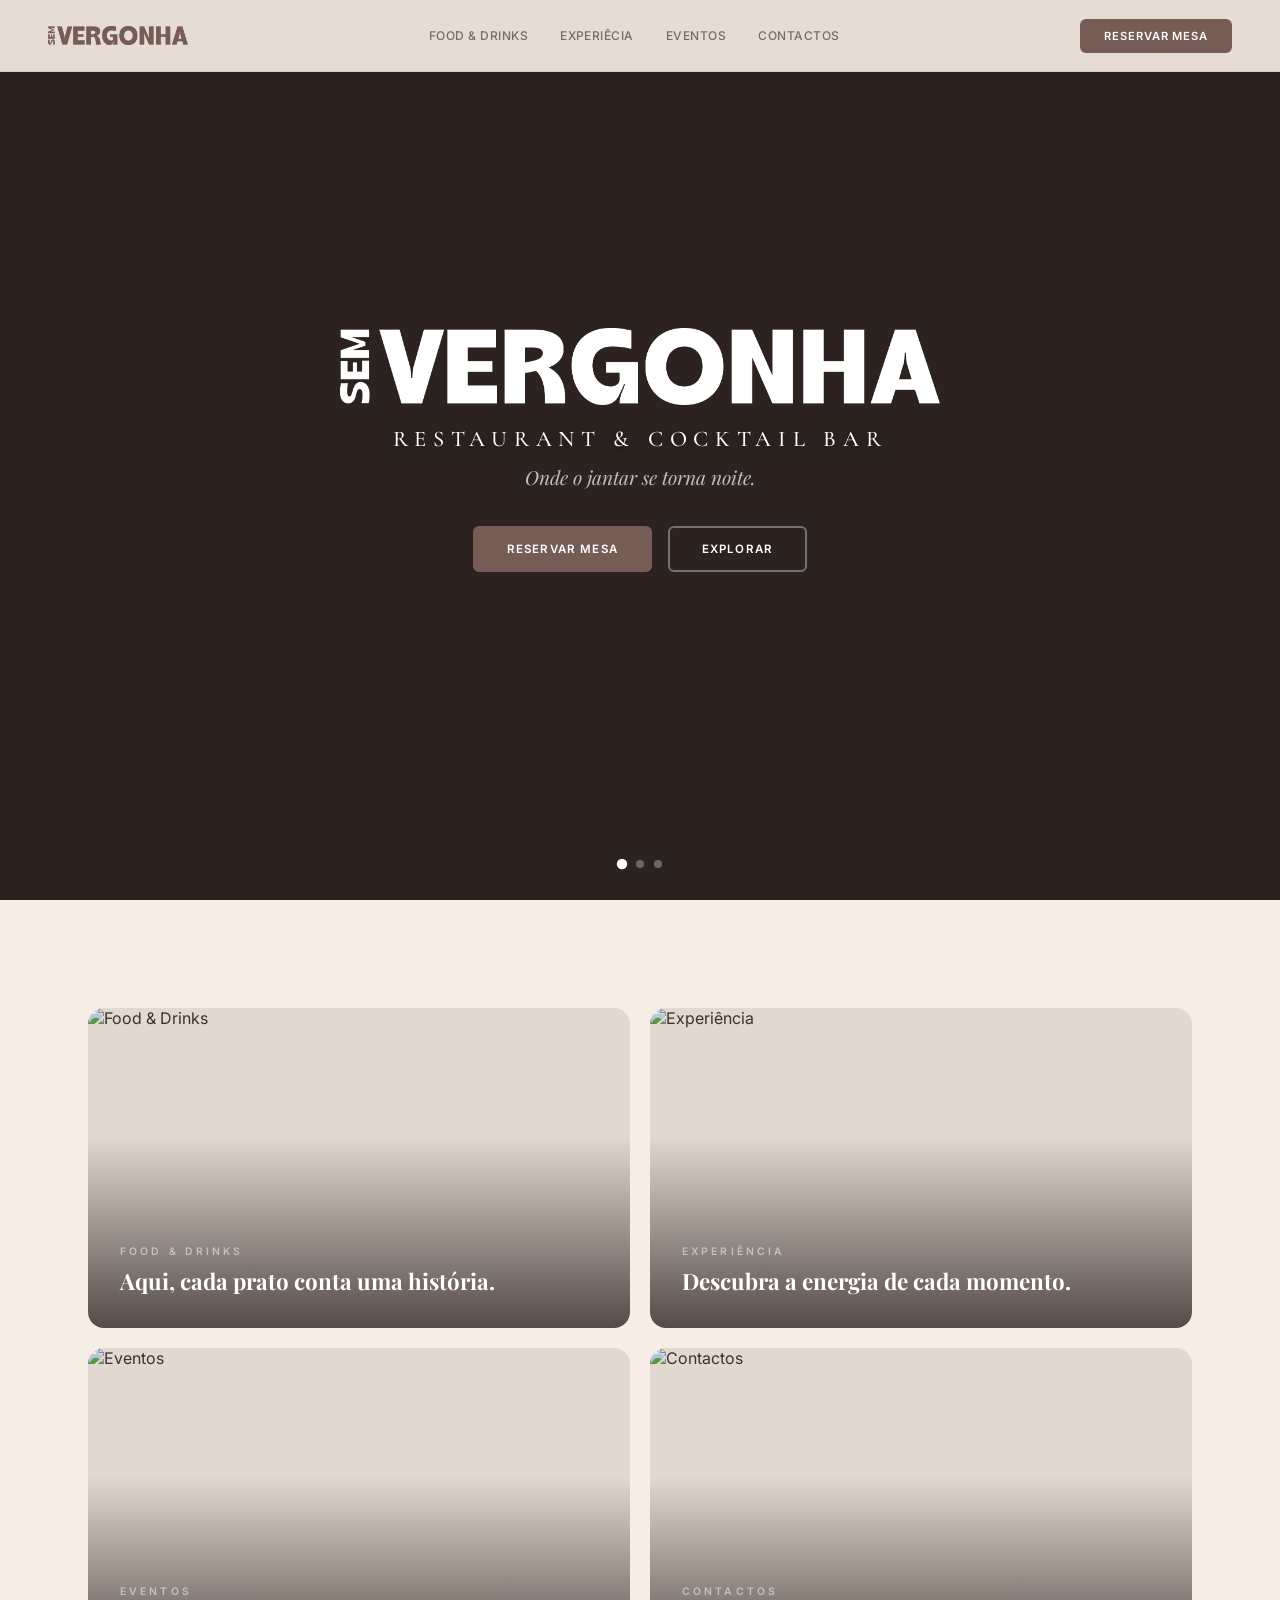
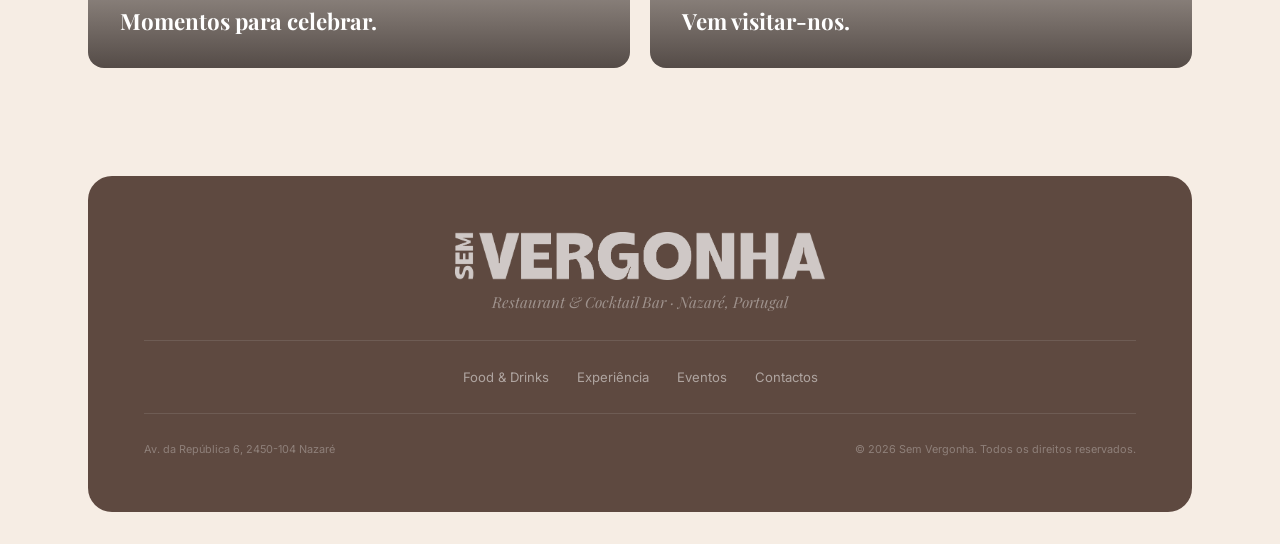
==== commit c96c7076: "all" ====
--- a/index.html
+++ b/index.html
@@ -24,10 +24,10 @@
       <img src="assets/semvergonha_logo.png" alt="Sem Vergonha" class="nav__logo-img">
     </a>
     <div class="nav__links">
-      <a href="/food-drinks/">Food & Drinks</a>
-      <a href="/experiencia/">Experiência</a>
-      <a href="/eventos/">Eventos</a>
-      <a href="/contactos/">Contactos</a>
+      <a href="/food-drinks/">FOOD & DRINKS</a>
+      <a href="/experiencia/">EXPERIÊCIA</a>
+      <a href="/eventos/">EVENTOS</a>
+      <a href="/contactos/">CONTACTOS</a>
     </div>
     <a href="#" class="nav__cta umai-reserve" id="umai-reservation-button">Reservar Mesa</a>
     <button class="nav__burger" id="burger" aria-label="Menu">
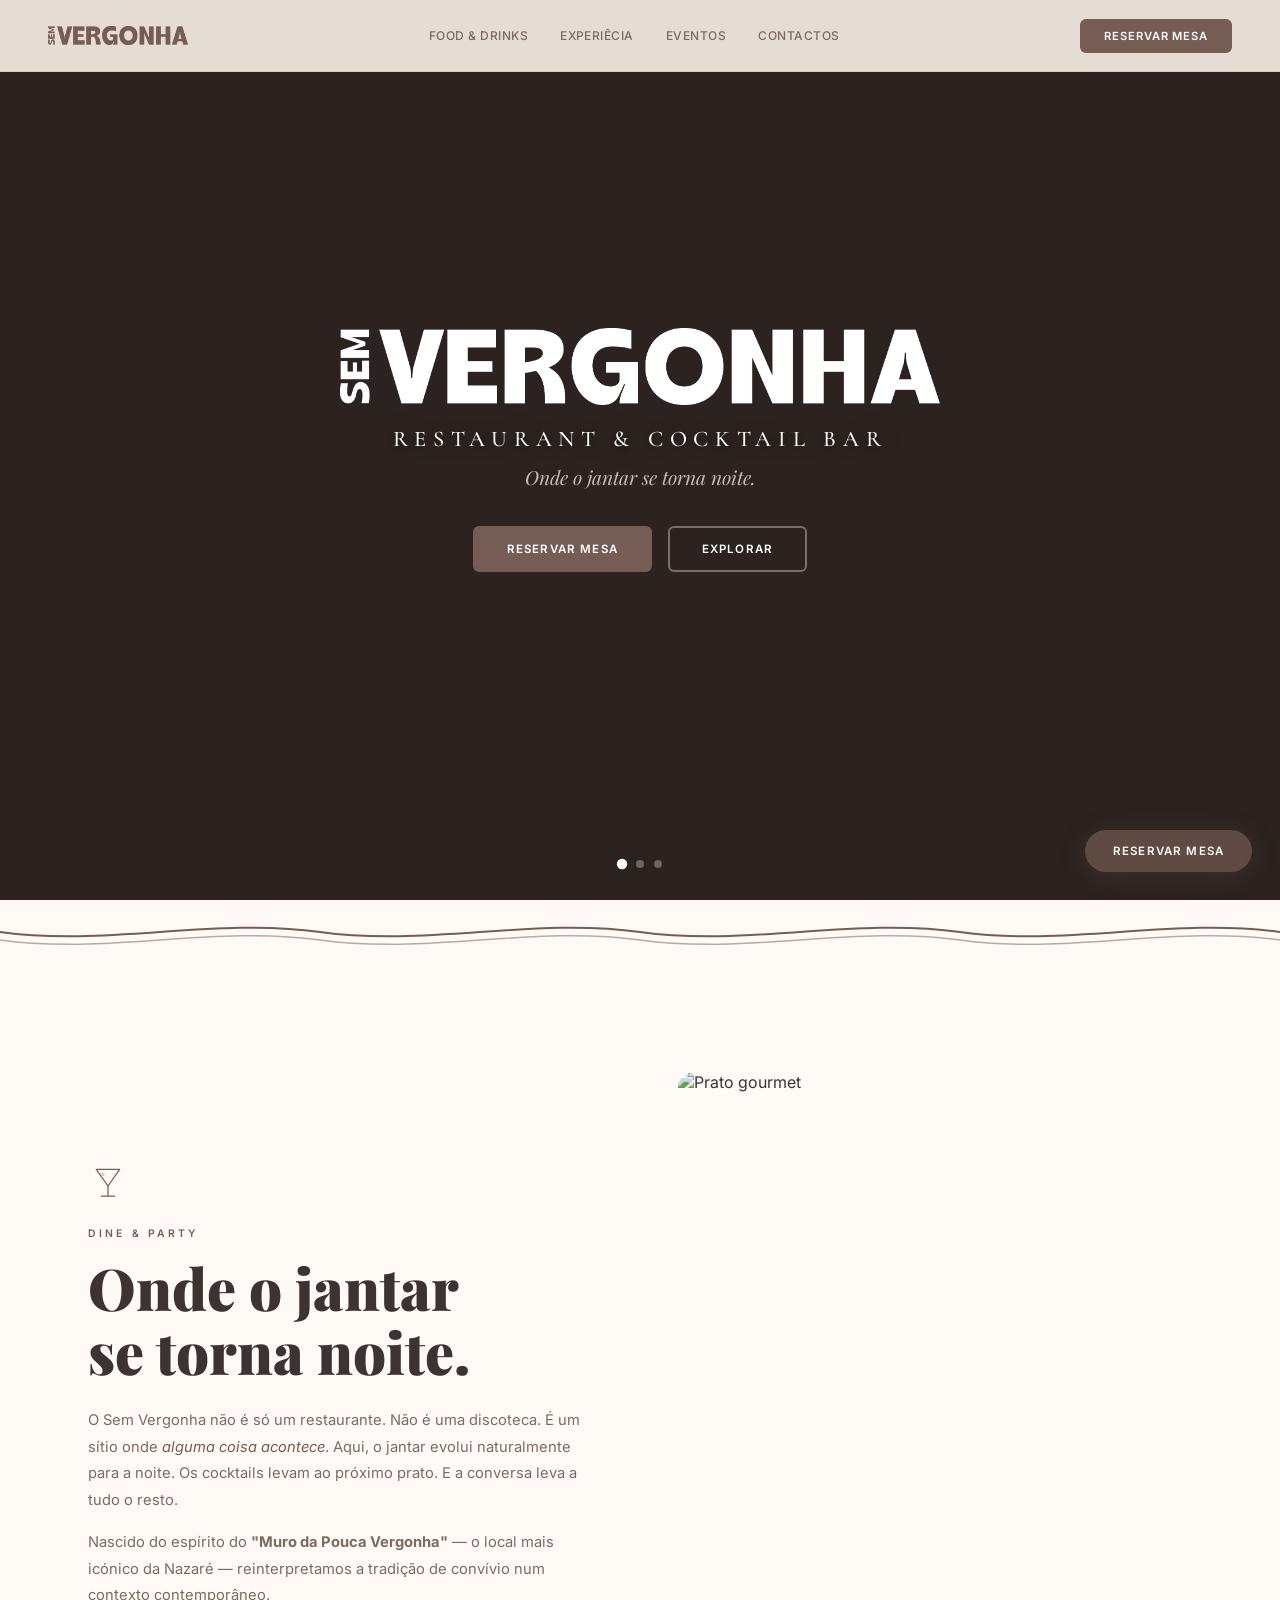
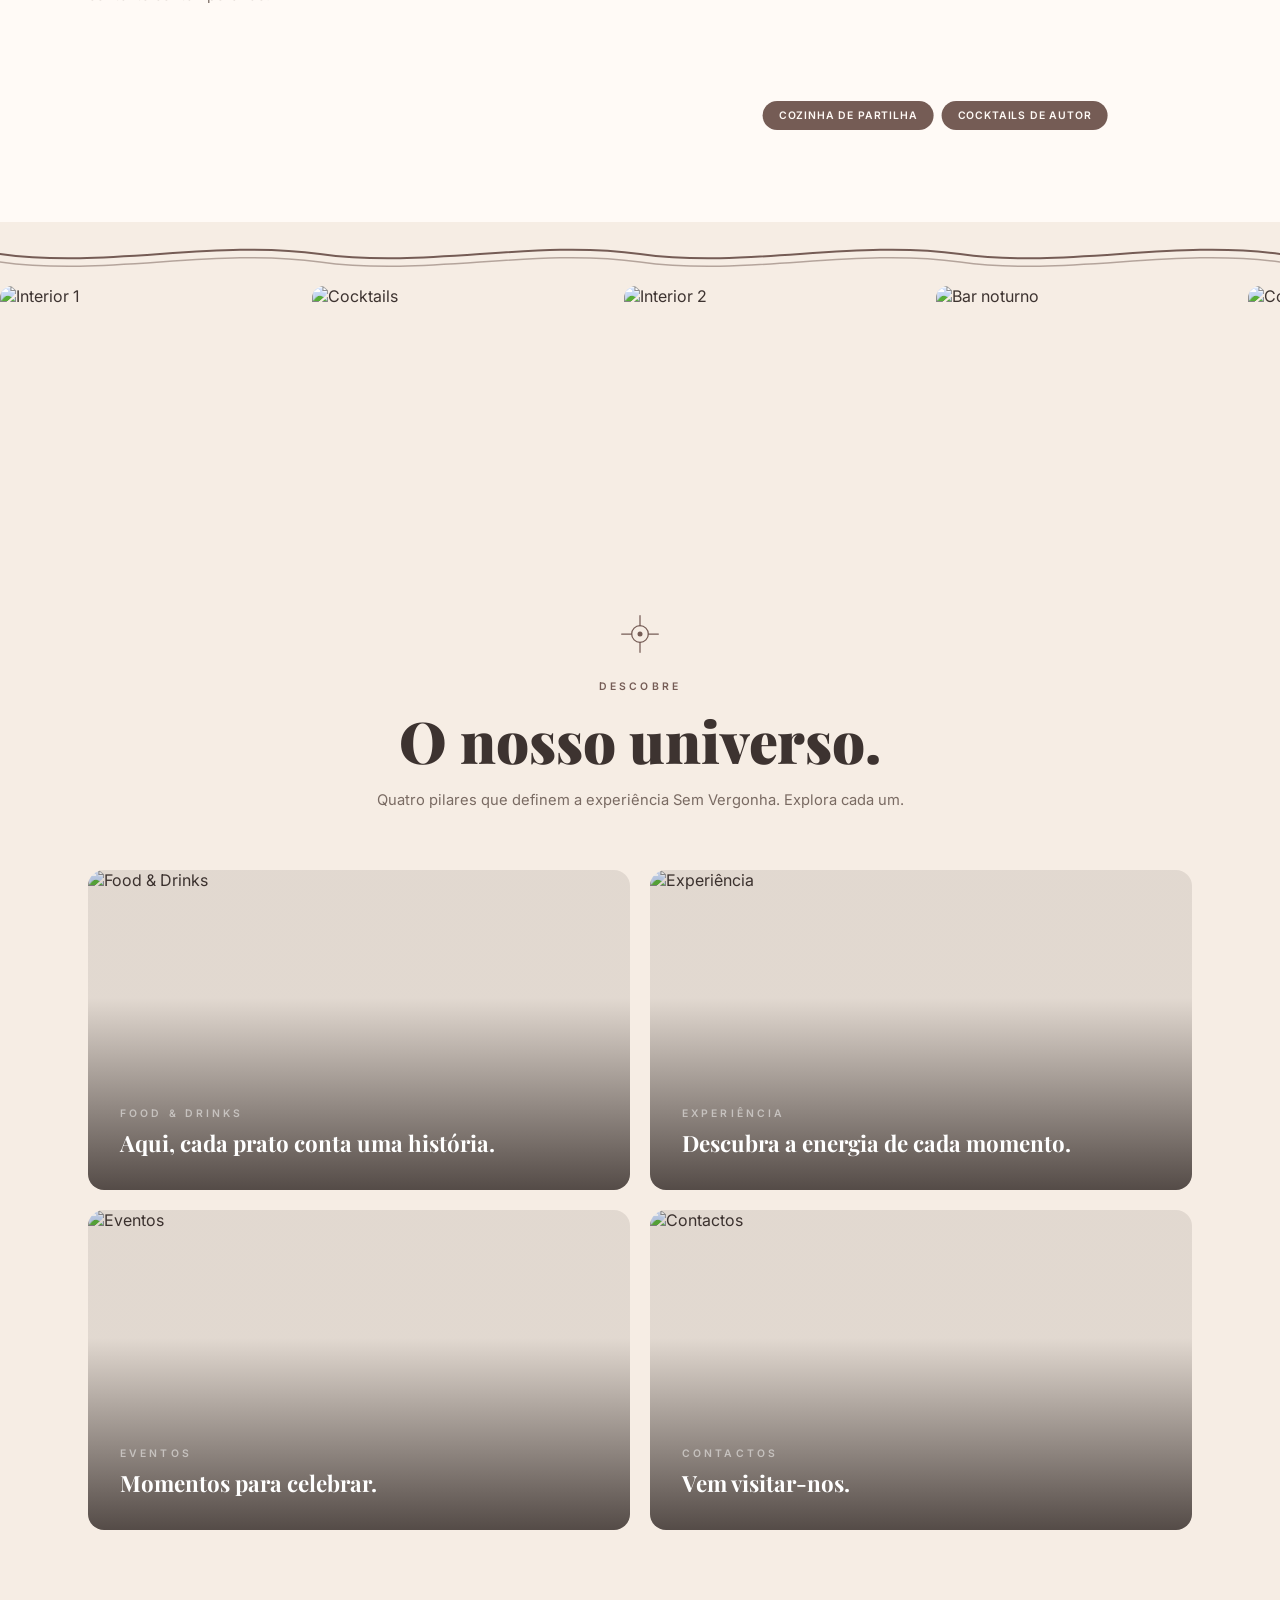
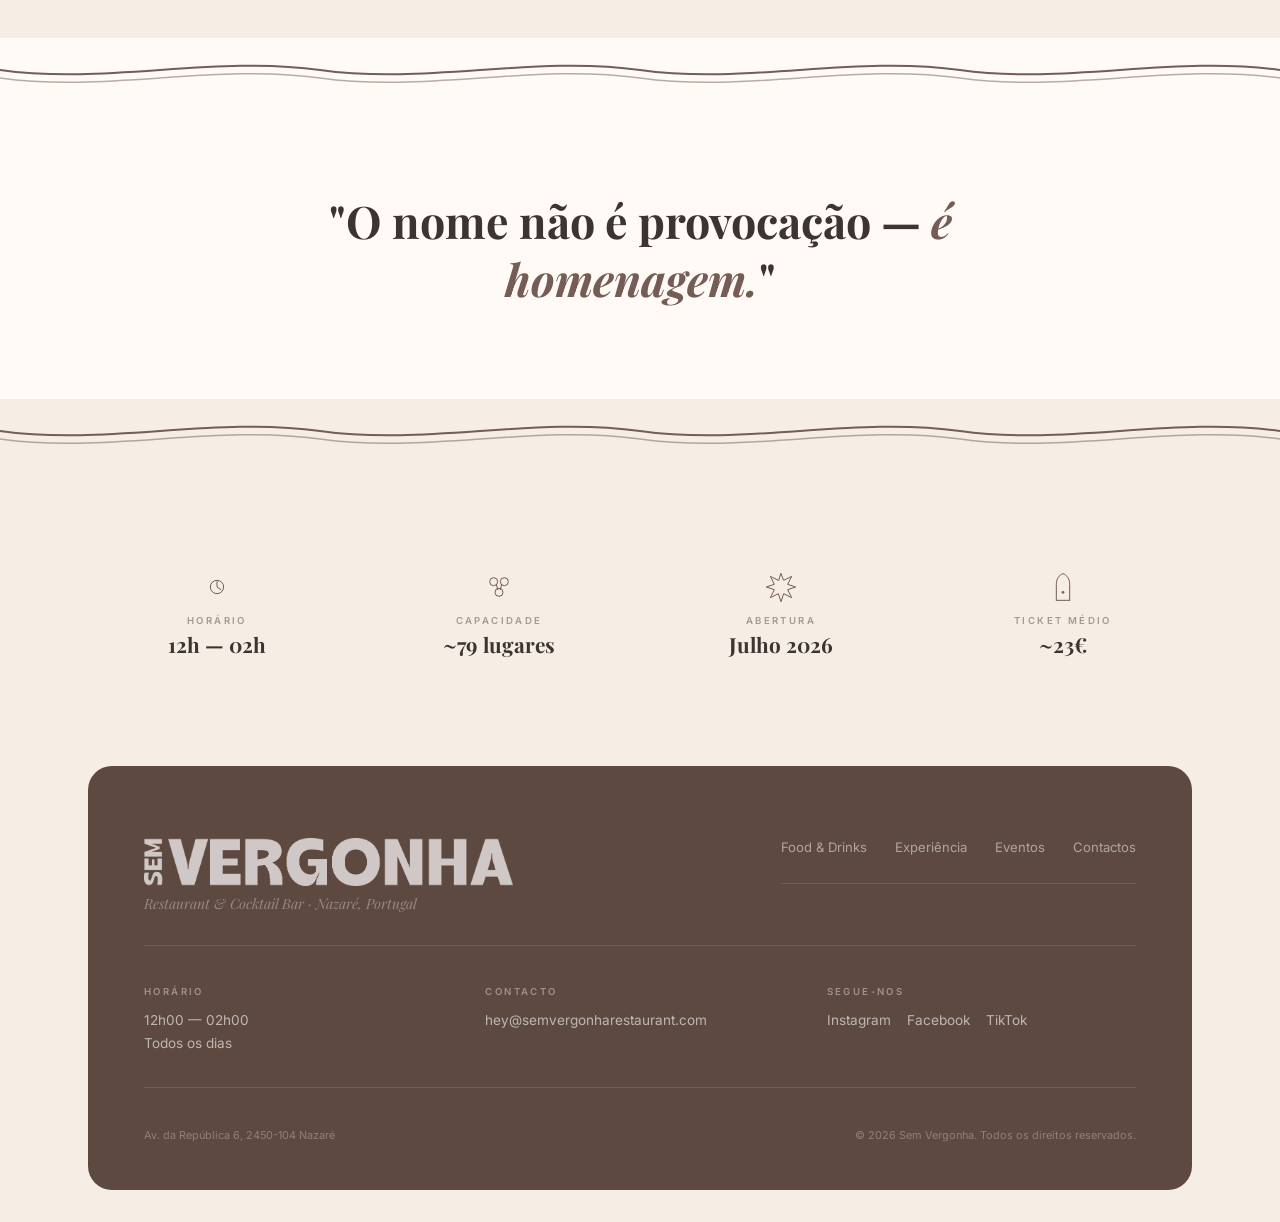
==== commit e71c41e3: "all" ====
--- a/index.html
+++ b/index.html
@@ -18,9 +18,12 @@
 </head>
 <body>
 
+  <!-- FLOATING RESERVE BUTTON -->
+  <a href="#" class="floating-reserve umai-reserve">Reservar Mesa</a>
+
   <!-- NAV -->
   <nav class="nav" id="nav">
-    <a href="#" class="nav__logo">
+    <a href="/" class="nav__logo">
       <img src="assets/semvergonha_logo.png" alt="Sem Vergonha" class="nav__logo-img">
     </a>
     <div class="nav__links">
@@ -38,10 +41,10 @@
   <!-- MOBILE MENU -->
   <div class="mob-menu" id="mobMenu">
     <div class="mob-menu__inner">
-      <a href="/food-drinks/">Food & Drinks</a>
-      <a href="/experiencia/">Experiência</a>
-      <a href="/eventos/">Eventos</a>
-      <a href="/contactos/">Contactos</a>
+      <a href="/food-drinks/">FOOD & DRINKS</a>
+      <a href="/experiencia/">EXPERIÊCIA</a>
+      <a href="/eventos/">EVENTOS</a>
+      <a href="/contactos/">CONTACTOS</a>
       <a href="#" class="mob-menu__cta umai-reserve">Reservar Mesa</a>
     </div>
   </div>
@@ -78,9 +81,70 @@
     </div>
   </header>
 
-  <!-- PREVIEW SECTIONS (homepage) -->
+  <!-- WAVE DIVIDER -->
+  <div class="wave-divider wave-divider--white">
+    <svg viewBox="0 0 1440 40" preserveAspectRatio="none" xmlns="http://www.w3.org/2000/svg">
+      <path d="M0,20 C120,35 240,5 360,20 C480,35 600,5 720,20 C840,35 960,5 1080,20 C1200,35 1320,5 1440,20" fill="none" stroke="var(--brown)" stroke-width="2" stroke-linecap="round"/>
+      <path d="M0,28 C120,43 240,13 360,28 C480,43 600,13 720,28 C840,43 960,13 1080,28 C1200,43 1320,13 1440,28" fill="none" stroke="var(--brown)" stroke-width="1.5" stroke-linecap="round" opacity="0.5"/>
+    </svg>
+  </div>
+
+  <!-- ABOUT INTRO -->
+  <section class="section section--white">
+    <div class="wrap">
+      <div class="intro" data-r>
+        <div class="intro__text">
+          <div class="spin-icon">
+            <svg viewBox="0 0 48 48" xmlns="http://www.w3.org/2000/svg"><path d="M10,10 L38,10 L24,30 Z" fill="none" stroke="currentColor" stroke-width="1.5" stroke-linejoin="round"/><line x1="24" y1="30" x2="24" y2="42" stroke="currentColor" stroke-width="1.5"/><line x1="16" y1="42" x2="32" y2="42" stroke="currentColor" stroke-width="1.5" stroke-linecap="round"/><circle cx="18" cy="16" r="2" fill="currentColor" opacity="0.3"/></svg>
+          </div>
+          <span class="label">Dine & Party</span>
+          <h2>Onde o jantar<br>se torna noite.</h2>
+          <p>O Sem Vergonha não é só um restaurante. Não é uma discoteca. É um sítio onde <em>alguma coisa acontece</em>. Aqui, o jantar evolui naturalmente para a noite. Os cocktails levam ao próximo prato. E a conversa leva a tudo o resto.</p>
+          <p>Nascido do espírito do <strong>"Muro da Pouca Vergonha"</strong> — o local mais icónico da Nazaré — reinterpretamos a tradição de convívio num contexto contemporâneo.</p>
+        </div>
+        <div class="intro__img">
+          <img src="https://images.unsplash.com/photo-1414235077428-338989a2e8c0?w=800&q=80" alt="Prato gourmet">
+          <div class="intro__img-badges">
+            <span>Cozinha de partilha</span>
+            <span>Cocktails de autor</span>
+          </div>
+        </div>
+      </div>
+    </div>
+  </section>
+
+  <!-- WAVE DIVIDER -->
+  <div class="wave-divider wave-divider--beige">
+    <svg viewBox="0 0 1440 40" preserveAspectRatio="none" xmlns="http://www.w3.org/2000/svg">
+      <path d="M0,20 C120,35 240,5 360,20 C480,35 600,5 720,20 C840,35 960,5 1080,20 C1200,35 1320,5 1440,20" fill="none" stroke="var(--brown)" stroke-width="2" stroke-linecap="round"/>
+      <path d="M0,28 C120,43 240,13 360,28 C480,43 600,13 720,28 C840,43 960,13 1080,28 C1200,43 1320,13 1440,28" fill="none" stroke="var(--brown)" stroke-width="1.5" stroke-linecap="round" opacity="0.5"/>
+    </svg>
+  </div>
+
+  <!-- GALLERY STRIP -->
+  <section class="gallery">
+    <div class="gallery__track">
+      <div class="gallery__item" data-r><img src="https://images.unsplash.com/photo-1600891964092-4316c288032e?w=600&q=80" alt="Interior 1"></div>
+      <div class="gallery__item" data-r><img src="https://images.unsplash.com/photo-1551218808-94e220e084d2?w=600&q=80" alt="Cocktails"></div>
+      <div class="gallery__item" data-r><img src="https://images.unsplash.com/photo-1555396273-367ea4eb4db5?w=600&q=80" alt="Interior 2"></div>
+      <div class="gallery__item" data-r><img src="https://images.unsplash.com/photo-1470337458703-46ad1756a187?w=600&q=80" alt="Bar noturno"></div>
+      <div class="gallery__item" data-r><img src="https://images.unsplash.com/photo-1504674900247-0877df9cc836?w=600&q=80" alt="Comida"></div>
+      <div class="gallery__item" data-r><img src="https://images.unsplash.com/photo-1543007630-9710e4a00a20?w=600&q=80" alt="Ambiente"></div>
+    </div>
+  </section>
+
+  <!-- SECTION CARDS HEADER -->
   <section class="section section--beige">
     <div class="wrap">
+      <div class="section__header section__header--center" data-r>
+        <div class="spin-icon" style="margin: 0 auto 20px;">
+          <svg viewBox="0 0 48 48" xmlns="http://www.w3.org/2000/svg"><circle cx="24" cy="24" r="10" fill="none" stroke="currentColor" stroke-width="1.5"/><circle cx="24" cy="24" r="3" fill="currentColor"/><line x1="24" y1="2" x2="24" y2="14" stroke="currentColor" stroke-width="1.5" stroke-linecap="round"/><line x1="24" y1="34" x2="24" y2="46" stroke="currentColor" stroke-width="1.5" stroke-linecap="round"/><line x1="2" y1="24" x2="14" y2="24" stroke="currentColor" stroke-width="1.5" stroke-linecap="round"/><line x1="34" y1="24" x2="46" y2="24" stroke="currentColor" stroke-width="1.5" stroke-linecap="round"/></svg>
+        </div>
+        <span class="label">Descobre</span>
+        <h2>O nosso universo.</h2>
+        <p>Quatro pilares que definem a experiência Sem Vergonha. Explora cada um.</p>
+      </div>
+
       <div class="home-grid" data-r>
         <a href="/food-drinks/" class="home-card">
           <img src="https://images.unsplash.com/photo-1414235077428-338989a2e8c0?w=800&q=80" alt="Food & Drinks">
@@ -114,19 +178,99 @@
     </div>
   </section>
 
+  <!-- WAVE DIVIDER -->
+  <div class="wave-divider wave-divider--white">
+    <svg viewBox="0 0 1440 40" preserveAspectRatio="none" xmlns="http://www.w3.org/2000/svg">
+      <path d="M0,20 C120,35 240,5 360,20 C480,35 600,5 720,20 C840,35 960,5 1080,20 C1200,35 1320,5 1440,20" fill="none" stroke="var(--brown)" stroke-width="2" stroke-linecap="round"/>
+      <path d="M0,28 C120,43 240,13 360,28 C480,43 600,13 720,28 C840,43 960,13 1080,28 C1200,43 1320,13 1440,28" fill="none" stroke="var(--brown)" stroke-width="1.5" stroke-linecap="round" opacity="0.5"/>
+    </svg>
+  </div>
+
+  <!-- BIG QUOTE -->
+  <section class="quote-section">
+    <div class="wrap">
+      <blockquote data-r>"O nome não é provocação — <em>é homenagem.</em>"</blockquote>
+    </div>
+  </section>
+
+  <!-- WAVE DIVIDER -->
+  <div class="wave-divider wave-divider--beige">
+    <svg viewBox="0 0 1440 40" preserveAspectRatio="none" xmlns="http://www.w3.org/2000/svg">
+      <path d="M0,20 C120,35 240,5 360,20 C480,35 600,5 720,20 C840,35 960,5 1080,20 C1200,35 1320,5 1440,20" fill="none" stroke="var(--brown)" stroke-width="2" stroke-linecap="round"/>
+      <path d="M0,28 C120,43 240,13 360,28 C480,43 600,13 720,28 C840,43 960,13 1080,28 C1200,43 1320,13 1440,28" fill="none" stroke="var(--brown)" stroke-width="1.5" stroke-linecap="round" opacity="0.5"/>
+    </svg>
+  </div>
+
+  <!-- INFO BAR -->
+  <section class="section section--beige">
+    <div class="wrap">
+      <div class="info-bar" data-r>
+        <div class="info-bar__item">
+          <div class="spin-icon spin-icon--small">
+            <svg viewBox="0 0 48 48" xmlns="http://www.w3.org/2000/svg"><circle cx="24" cy="24" r="10" fill="none" stroke="currentColor" stroke-width="1.5"/><polyline points="24 16 24 24 30 28" fill="none" stroke="currentColor" stroke-width="1.5" stroke-linecap="round"/></svg>
+          </div>
+          <span>Horário</span>
+          <strong>12h — 02h</strong>
+        </div>
+        <div class="info-bar__item">
+          <div class="spin-icon spin-icon--small">
+            <svg viewBox="0 0 48 48" xmlns="http://www.w3.org/2000/svg"><circle cx="16" cy="16" r="6" fill="none" stroke="currentColor" stroke-width="1.5"/><circle cx="32" cy="16" r="6" fill="none" stroke="currentColor" stroke-width="1.5"/><circle cx="24" cy="32" r="6" fill="none" stroke="currentColor" stroke-width="1.5"/><line x1="20" y1="20" x2="22" y2="28" stroke="currentColor" stroke-width="1.5" stroke-linecap="round"/><line x1="28" y1="20" x2="26" y2="28" stroke="currentColor" stroke-width="1.5" stroke-linecap="round"/></svg>
+          </div>
+          <span>Capacidade</span>
+          <strong>~79 lugares</strong>
+        </div>
+        <div class="info-bar__item">
+          <div class="spin-icon spin-icon--small">
+            <svg viewBox="0 0 48 48" xmlns="http://www.w3.org/2000/svg"><path d="M24 4 L28 14 L40 8 L34 20 L46 24 L34 28 L40 40 L28 34 L24 46 L20 34 L8 40 L14 28 L2 24 L14 20 L8 8 L20 14 Z" fill="none" stroke="currentColor" stroke-width="1.5" stroke-linecap="round" stroke-linejoin="round"/></svg>
+          </div>
+          <span>Abertura</span>
+          <strong>Julho 2026</strong>
+        </div>
+        <div class="info-bar__item">
+          <div class="spin-icon spin-icon--small">
+            <svg viewBox="0 0 48 48" xmlns="http://www.w3.org/2000/svg"><path d="M14 44 L14 20 C14 12 18 6 24 4 C30 6 34 12 34 20 L34 44" fill="none" stroke="currentColor" stroke-width="1.5" stroke-linecap="round"/><line x1="14" y1="44" x2="34" y2="44" stroke="currentColor" stroke-width="1.5" stroke-linecap="round"/><circle cx="24" cy="32" r="2" fill="currentColor"/></svg>
+          </div>
+          <span>Ticket Médio</span>
+          <strong>~23€</strong>
+        </div>
+      </div>
+    </div>
+  </section>
+
   <!-- FOOTER -->
   <footer class="footer">
     <div class="wrap">
       <div class="footer__inner">
-        <div class="footer__brand">
-          <img src="assets/semvergonha_logo.png" alt="Sem Vergonha" class="footer__logo-img">
-          <p class="footer__tagline">Restaurant & Cocktail Bar · Nazaré, Portugal</p>
-        </div>
-        <div class="footer__nav">
-          <a href="/food-drinks/">Food & Drinks</a>
-          <a href="/experiencia/">Experiência</a>
-          <a href="/eventos/">Eventos</a>
-          <a href="/contactos/">Contactos</a>
+        <div class="footer__top">
+          <div class="footer__brand">
+            <img src="assets/semvergonha_logo.png" alt="Sem Vergonha" class="footer__logo-img">
+            <p class="footer__tagline">Restaurant & Cocktail Bar · Nazaré, Portugal</p>
+          </div>
+          <div class="footer__nav">
+            <a href="/food-drinks/">Food & Drinks</a>
+            <a href="/experiencia/">Experiência</a>
+            <a href="/eventos/">Eventos</a>
+            <a href="/contactos/">Contactos</a>
+          </div>
+        </div>
+        <div class="footer__grid">
+          <div class="footer__col">
+            <strong>Horário</strong>
+            <span>12h00 — 02h00</span>
+            <span>Todos os dias</span>
+          </div>
+          <div class="footer__col">
+            <strong>Contacto</strong>
+            <a href="mailto:hey@semvergonharestaurant.com">hey@semvergonharestaurant.com</a>
+          </div>
+          <div class="footer__col">
+            <strong>Segue-nos</strong>
+            <div class="footer__social">
+              <a href="https://instagram.com/semvergonharestaurant" target="_blank" rel="noopener">Instagram</a>
+              <a href="https://facebook.com/semvergonharestaurant" target="_blank" rel="noopener">Facebook</a>
+              <a href="https://tiktok.com/@semvergonharestaurant" target="_blank" rel="noopener">TikTok</a>
+            </div>
+          </div>
         </div>
         <div class="footer__bottom">
           <span>Av. da República 6, 2450-104 Nazaré</span>
--- a/css/style.css
+++ b/css/style.css
@@ -35,6 +35,47 @@
 
 .wrap { max-width: 1200px; margin: 0 auto; padding: 0 clamp(20px, 5vw, 48px); }
 
+/* ── FLOATING RESERVE BUTTON ── */
+.floating-reserve {
+  position: fixed; bottom: 28px; right: 28px; z-index: 90;
+  font-size: 0.72rem; font-weight: 600; letter-spacing: 0.1em;
+  text-transform: uppercase; color: var(--white);
+  background: rgba(117, 92, 85, 0.7);
+  backdrop-filter: blur(12px); -webkit-backdrop-filter: blur(12px);
+  padding: 14px 28px; border-radius: 40px;
+  box-shadow: 0 4px 24px rgba(94, 73, 64, 0.3);
+  transition: all 0.4s var(--ease);
+  cursor: pointer;
+}
+.floating-reserve:hover {
+  background: rgba(117, 92, 85, 0.92);
+  transform: translateY(-3px);
+  box-shadow: 0 8px 32px rgba(94, 73, 64, 0.4);
+}
+
+/* ── WAVE DIVIDER ── */
+.wave-divider {
+  width: 100%; overflow: hidden; line-height: 0;
+  padding: 12px 0;
+}
+.wave-divider--beige { background: var(--beige); }
+.wave-divider--white { background: var(--white); }
+.wave-divider svg { width: 100%; height: 40px; }
+
+/* ── SPINNING ICONS ── */
+.spin-icon {
+  width: 40px; height: 40px; color: var(--brown);
+  margin-bottom: 20px;
+  animation: spinSlow 12s linear infinite;
+}
+.spin-icon--small { width: 32px; height: 32px; margin-bottom: 12px; }
+.spin-icon--light { color: rgba(255,255,255,0.5); }
+.spin-icon svg { width: 100%; height: 100%; }
+@keyframes spinSlow {
+  from { transform: rotate(0deg); }
+  to { transform: rotate(360deg); }
+}
+
 /* ── SHARED ── */
 .label {
   display: inline-block; font-size: 0.65rem; font-weight: 600;
@@ -301,6 +342,96 @@
 .home-card__overlay .label { color: rgba(255,255,255,0.5); margin-bottom: 8px; }
 .home-card__overlay h3 {
   font-family: var(--display); font-size: 1.4rem; font-weight: 700;
+}
+
+/* ══════════════════════════════════════════
+   HOMEPAGE — INTRO
+   ══════════════════════════════════════════ */
+.intro {
+  display: grid; grid-template-columns: 1fr 1fr; gap: clamp(40px, 6vw, 80px);
+  align-items: center;
+}
+.intro__text h2 {
+  font-family: var(--display); font-size: clamp(2.2rem, 4.5vw, 3.6rem);
+  font-weight: 900; line-height: 1.1; color: var(--text);
+  margin-bottom: 24px;
+}
+.intro__text p {
+  font-size: 0.92rem; color: var(--text2); line-height: 1.8;
+  margin-bottom: 16px;
+}
+.intro__text em { font-style: italic; color: var(--brown); }
+.intro__img { position: relative; }
+.intro__img img {
+  width: 100%; border-radius: 16px;
+  aspect-ratio: 4 / 5; object-fit: cover;
+}
+.intro__img-badges {
+  position: absolute; bottom: -16px; left: 50%;
+  transform: translateX(-50%);
+  display: flex; gap: 8px;
+}
+.intro__img-badges span {
+  font-size: 0.65rem; font-weight: 600; letter-spacing: 0.08em;
+  text-transform: uppercase; color: var(--white);
+  background: var(--brown); padding: 8px 16px; border-radius: 20px;
+  white-space: nowrap;
+}
+
+/* ── GALLERY STRIP ── */
+.gallery {
+  background: var(--beige); padding: 0;
+  overflow: hidden;
+}
+.gallery__track {
+  display: flex; gap: 12px;
+  overflow-x: auto; scroll-snap-type: x mandatory;
+  scrollbar-width: none; -webkit-overflow-scrolling: touch;
+  padding: 0 clamp(20px, 5vw, 48px);
+}
+.gallery__track::-webkit-scrollbar { display: none; }
+.gallery__item {
+  flex-shrink: 0; width: clamp(200px, 25vw, 300px);
+  scroll-snap-align: start;
+  border-radius: 12px; overflow: hidden;
+}
+.gallery__item img {
+  width: 100%; height: 220px; object-fit: cover;
+  transition: transform 0.6s var(--ease);
+}
+.gallery__item:hover img { transform: scale(1.06); }
+
+/* ── QUOTE SECTION ── */
+.quote-section {
+  background: var(--white);
+  padding: clamp(60px, 10vh, 120px) 0;
+  text-align: center;
+}
+.quote-section blockquote {
+  font-family: var(--display); font-size: clamp(1.6rem, 3.5vw, 2.8rem);
+  font-weight: 700; line-height: 1.3; color: var(--text);
+  max-width: 700px; margin: 0 auto;
+}
+.quote-section blockquote em {
+  color: var(--brown); font-style: italic;
+}
+
+/* ── INFO BAR ── */
+.info-bar {
+  display: grid; grid-template-columns: repeat(4, 1fr); gap: 24px;
+  text-align: center;
+}
+.info-bar__item {
+  display: flex; flex-direction: column; align-items: center; gap: 4px;
+}
+.info-bar__item .spin-icon { margin: 0 auto 8px; }
+.info-bar__item span {
+  font-size: 0.6rem; font-weight: 600; letter-spacing: 0.25em;
+  text-transform: uppercase; color: var(--text3);
+}
+.info-bar__item strong {
+  font-family: var(--display); font-size: 1.3rem; font-weight: 700;
+  color: var(--text);
 }
 
 /* ══════════════════════════════════════════
@@ -627,33 +758,62 @@
    FOOTER
    ══════════════════════════════════════════ */
 .footer {
-  padding: 0 0 32px;
+  padding: 0 clamp(16px, 3vw, 32px) clamp(16px, 3vw, 32px);
   background: var(--beige);
 }
 .footer__inner {
   background: var(--brown-d); border-radius: 24px;
-  padding: clamp(40px, 5vw, 56px); color: rgba(255,255,255,0.6);
+  padding: clamp(48px, 6vw, 72px) clamp(32px, 5vw, 56px) clamp(32px, 4vw, 48px);
+  color: rgba(255,255,255,0.6);
+}
+.footer__top {
+  display: flex; justify-content: space-between; align-items: center;
+  margin-bottom: 40px; padding-bottom: 32px;
+  border-bottom: 1px solid rgba(255,255,255,0.1);
 }
 .footer__brand {
   text-align: center; margin-bottom: 28px;
   padding-bottom: 28px; border-bottom: 1px solid rgba(255,255,255,0.1);
 }
-.footer__logo-img { margin: 0 auto 12px; }
+.footer__top .footer__brand {
+  text-align: left; margin-bottom: 0; padding-bottom: 0; border-bottom: none;
+}
+.footer__logo-img { margin: 0 auto 8px; }
+.footer__top .footer__logo-img { margin: 0 0 8px; }
 .footer__tagline {
-  font-family: var(--display); font-size: 0.95rem; font-style: italic;
-  color: rgba(255,255,255,0.4);
+  font-family: var(--display); font-size: 0.88rem; font-style: italic;
+  color: rgba(255,255,255,0.35);
 }
 .footer__nav {
   display: flex; flex-wrap: wrap; gap: 28px;
   justify-content: center; margin-bottom: 28px;
-  padding-bottom: 28px;
-  border-bottom: 1px solid rgba(255,255,255,0.1);
+  padding-bottom: 28px; border-bottom: 1px solid rgba(255,255,255,0.1);
+}
+.footer__top ~ .footer__nav {
+  margin-bottom: 0; padding-bottom: 0; border-bottom: none;
 }
 .footer__nav a {
   font-size: 0.82rem; color: rgba(255,255,255,0.5);
   transition: color 0.3s;
 }
 .footer__nav a:hover { color: #fff; }
+.footer__grid {
+  display: grid; grid-template-columns: repeat(3, 1fr); gap: 32px;
+  margin-bottom: 40px; padding-bottom: 32px;
+  border-bottom: 1px solid rgba(255,255,255,0.1);
+}
+.footer__col strong {
+  display: block; font-size: 0.6rem; font-weight: 600;
+  letter-spacing: 0.25em; text-transform: uppercase;
+  color: rgba(255,255,255,0.4); margin-bottom: 12px;
+}
+.footer__col span,
+.footer__col a {
+  display: block; font-size: 0.85rem; color: rgba(255,255,255,0.6);
+  line-height: 1.7; transition: color 0.3s;
+}
+.footer__col a:hover { color: #fff; }
+.footer__social { display: flex; gap: 16px; }
 .footer__bottom {
   display: flex; justify-content: space-between; align-items: center;
   font-size: 0.68rem; color: rgba(255,255,255,0.3);
@@ -670,6 +830,9 @@
    RESPONSIVE
    ══════════════════════════════════════════ */
 @media (max-width: 1024px) {
+  .intro { grid-template-columns: 1fr; gap: 40px; }
+  .intro__img { max-width: 480px; margin: 0 auto; }
+  .info-bar { grid-template-columns: 1fr 1fr; gap: 32px; }
   .menu__columns { grid-template-columns: 1fr; gap: 40px; }
   .spaces__grid { grid-template-columns: 1fr 1fr; }
   .spaces__card--large { grid-row: span 1; }
@@ -680,6 +843,10 @@
   .group-menus__card:last-child { grid-column: 1 / -1; max-width: 400px; margin: 0 auto; }
   .contacts__grid { grid-template-columns: 1fr 1fr; }
   .home-grid { grid-template-columns: 1fr 1fr; }
+  .footer__top { flex-direction: column; gap: 20px; text-align: center; }
+  .footer__brand { text-align: center; }
+  .footer__logo-img { margin: 0 auto 8px; }
+  .footer__nav { justify-content: center; }
 }
 
 @media (max-width: 768px) {
@@ -708,9 +875,14 @@
   .contacts__grid { grid-template-columns: 1fr; }
   .contacts__social { gap: 20px; }
 
-  .footer__inner { border-radius: 16px; padding: 32px; }
+  .info-bar { grid-template-columns: 1fr 1fr; gap: 24px; }
+  .gallery__item { width: clamp(180px, 55vw, 250px); }
+  .gallery__item img { height: 180px; }
+  .footer__inner { padding: 32px 20px 24px; }
+  .footer__grid { grid-template-columns: 1fr; gap: 24px; }
   .footer__bottom { flex-direction: column; gap: 8px; text-align: center; }
   .footer__nav { gap: 16px; }
+  .floating-reserve { bottom: 20px; right: 20px; padding: 12px 22px; font-size: 0.68rem; }
 
   .form__row { grid-template-columns: 1fr; }
   .form__checks { flex-direction: column; }
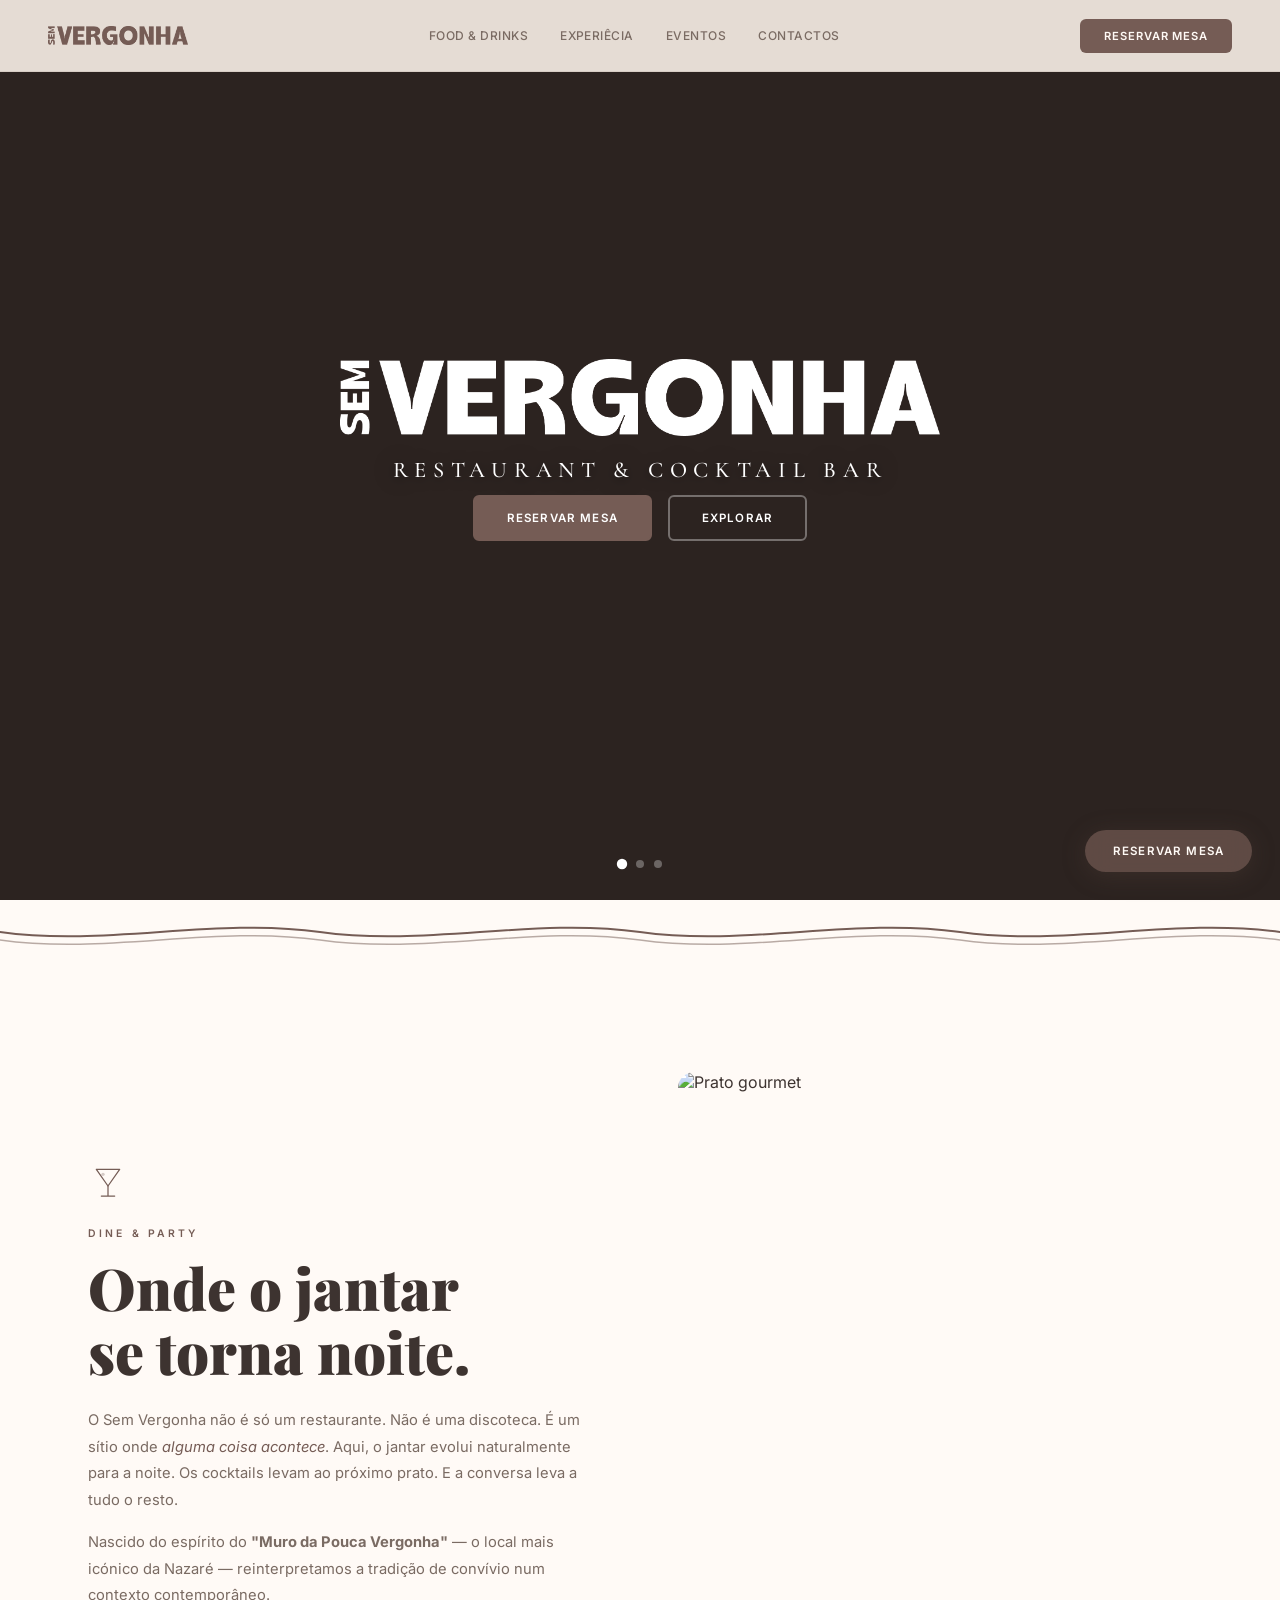
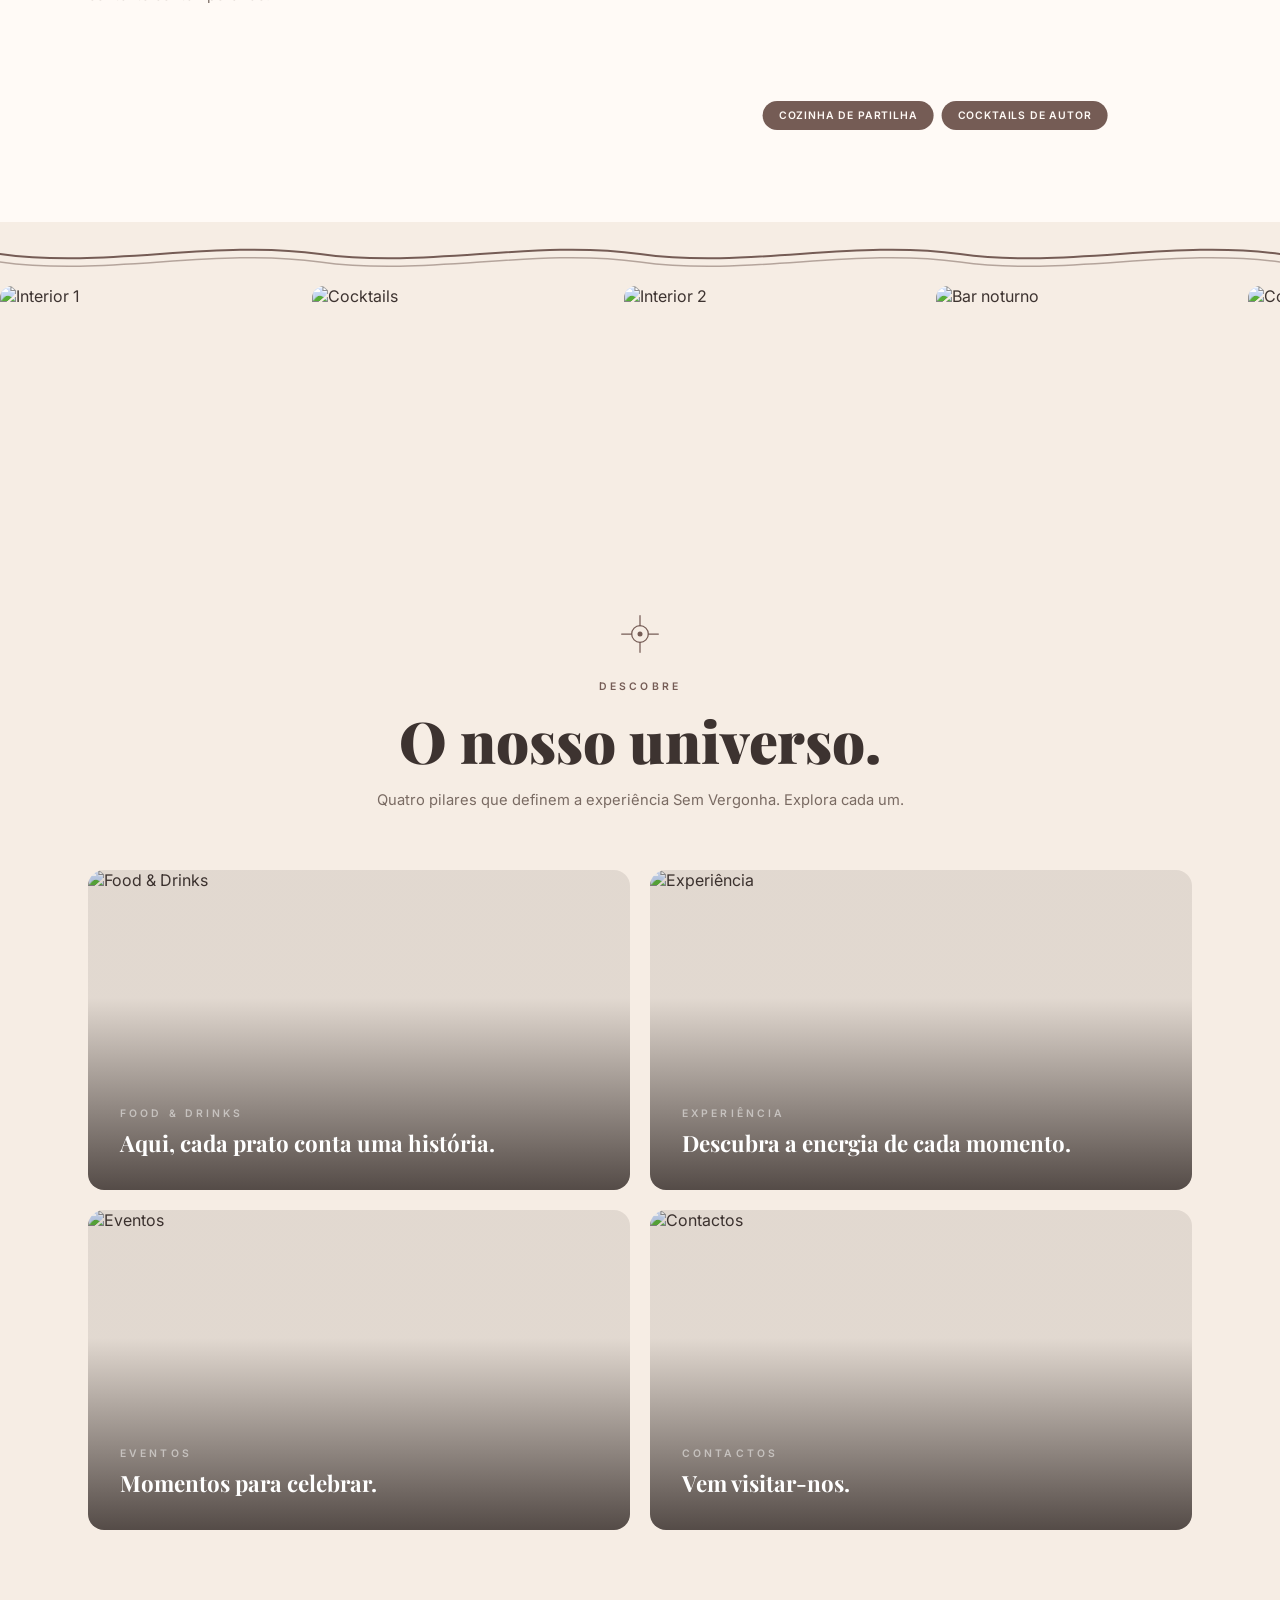
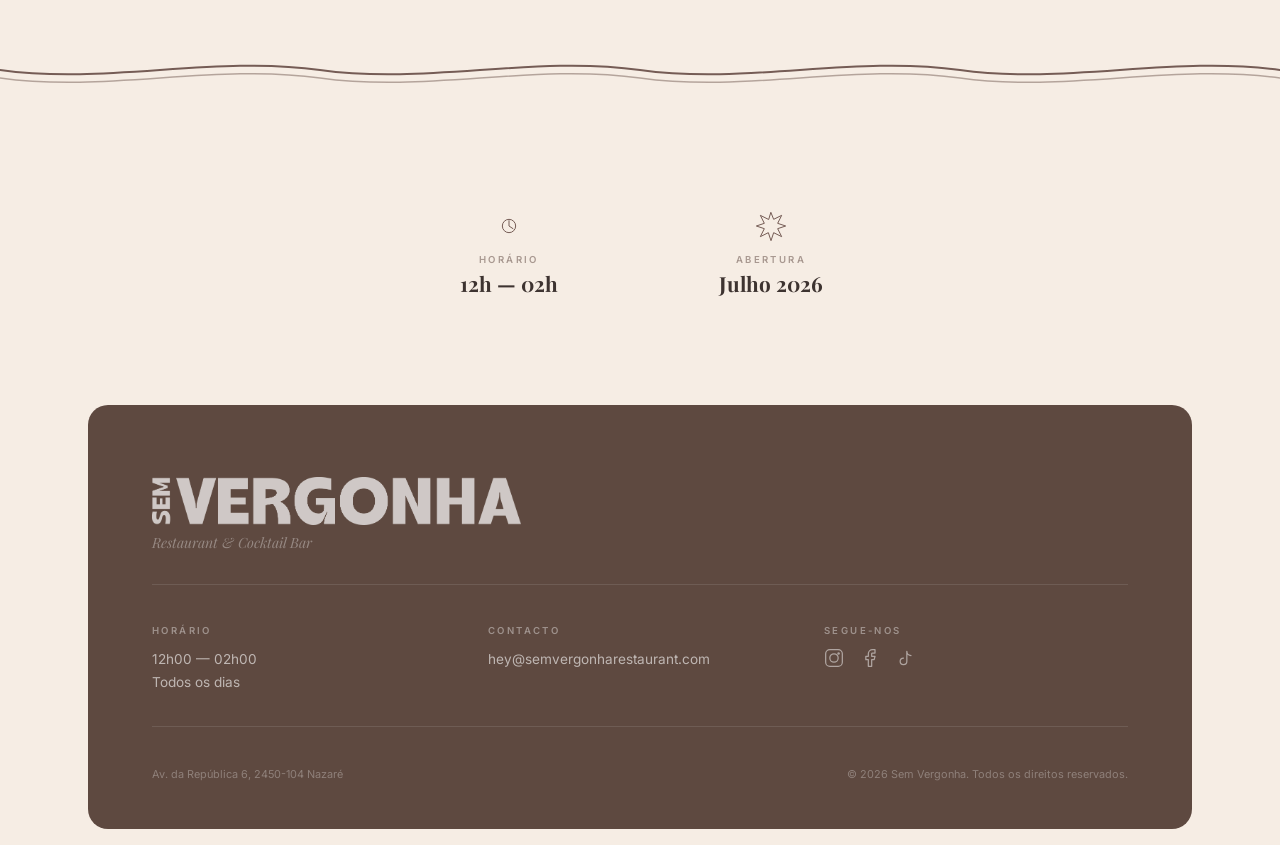
==== commit 2800b0d9: "all" ====
--- a/index.html
+++ b/index.html
@@ -53,13 +53,13 @@
   <header class="hero">
     <div class="hero__slider" id="heroSlider">
       <div class="hero__slide active">
-        <img src="https://images.unsplash.com/photo-1514933651103-005eec06c04b?w=1600&q=80" alt="Interior restaurante de luxo">
+        <img src="assets/semvergonha.jpg" alt="Sem Vergonha Restaurant">
       </div>
       <div class="hero__slide">
-        <img src="https://images.unsplash.com/photo-1517248135467-4c7edcad34c4?w=1600&q=80" alt="Bar ambiente sofisticado">
+        <img src="assets/semvergonha1.jpg" alt="Sem Vergonha Bar">
       </div>
       <div class="hero__slide">
-        <img src="https://images.unsplash.com/photo-1559339352-11d035aa65de?w=1600&q=80" alt="Cocktail bar noturno">
+        <img src="assets/semvergonha2.jpg" alt="Sem Vergonha Ambiente">
       </div>
     </div>
     <div class="hero__overlay"></div>
@@ -68,7 +68,6 @@
         <img src="assets/semvergonha_logo.png" alt="Sem Vergonha" class="hero__logo-img">
       </h1>
       <p class="hero__sub">Restaurant & Cocktail Bar</p>
-      <p class="hero__tagline">Onde o jantar se torna noite.</p>
       <div class="hero__actions">
         <a href="#" class="hero__btn hero__btn--fill umai-reserve">Reservar Mesa</a>
         <a href="/food-drinks/" class="hero__btn hero__btn--outline">Explorar</a>
@@ -83,9 +82,9 @@
 
   <!-- WAVE DIVIDER -->
   <div class="wave-divider wave-divider--white">
-    <svg viewBox="0 0 1440 40" preserveAspectRatio="none" xmlns="http://www.w3.org/2000/svg">
-      <path d="M0,20 C120,35 240,5 360,20 C480,35 600,5 720,20 C840,35 960,5 1080,20 C1200,35 1320,5 1440,20" fill="none" stroke="var(--brown)" stroke-width="2" stroke-linecap="round"/>
-      <path d="M0,28 C120,43 240,13 360,28 C480,43 600,13 720,28 C840,43 960,13 1080,28 C1200,43 1320,13 1440,28" fill="none" stroke="var(--brown)" stroke-width="1.5" stroke-linecap="round" opacity="0.5"/>
+    <svg viewBox="0 0 2880 40" preserveAspectRatio="none" xmlns="http://www.w3.org/2000/svg">
+      <path d="M0,20 C120,35 240,5 360,20 C480,35 600,5 720,20 C840,35 960,5 1080,20 C1200,35 1320,5 1440,20 C1560,35 1680,5 1800,20 C1920,35 2040,5 2160,20 C2280,35 2400,5 2520,20 C2640,35 2760,5 2880,20" fill="none" stroke="var(--brown)" stroke-width="2" stroke-linecap="round"/>
+      <path d="M0,28 C120,43 240,13 360,28 C480,43 600,13 720,28 C840,43 960,13 1080,28 C1200,43 1320,13 1440,28 C1560,43 1680,13 1800,28 C1920,43 2040,13 2160,28 C2280,43 2400,13 2520,28 C2640,43 2760,13 2880,28" fill="none" stroke="var(--brown)" stroke-width="1.5" stroke-linecap="round" opacity="0.5"/>
     </svg>
   </div>
 
@@ -115,9 +114,9 @@
 
   <!-- WAVE DIVIDER -->
   <div class="wave-divider wave-divider--beige">
-    <svg viewBox="0 0 1440 40" preserveAspectRatio="none" xmlns="http://www.w3.org/2000/svg">
-      <path d="M0,20 C120,35 240,5 360,20 C480,35 600,5 720,20 C840,35 960,5 1080,20 C1200,35 1320,5 1440,20" fill="none" stroke="var(--brown)" stroke-width="2" stroke-linecap="round"/>
-      <path d="M0,28 C120,43 240,13 360,28 C480,43 600,13 720,28 C840,43 960,13 1080,28 C1200,43 1320,13 1440,28" fill="none" stroke="var(--brown)" stroke-width="1.5" stroke-linecap="round" opacity="0.5"/>
+    <svg viewBox="0 0 2880 40" preserveAspectRatio="none" xmlns="http://www.w3.org/2000/svg">
+      <path d="M0,20 C120,35 240,5 360,20 C480,35 600,5 720,20 C840,35 960,5 1080,20 C1200,35 1320,5 1440,20 C1560,35 1680,5 1800,20 C1920,35 2040,5 2160,20 C2280,35 2400,5 2520,20 C2640,35 2760,5 2880,20" fill="none" stroke="var(--brown)" stroke-width="2" stroke-linecap="round"/>
+      <path d="M0,28 C120,43 240,13 360,28 C480,43 600,13 720,28 C840,43 960,13 1080,28 C1200,43 1320,13 1440,28 C1560,43 1680,13 1800,28 C1920,43 2040,13 2160,28 C2280,43 2400,13 2520,28 C2640,43 2760,13 2880,28" fill="none" stroke="var(--brown)" stroke-width="1.5" stroke-linecap="round" opacity="0.5"/>
     </svg>
   </div>
 
@@ -179,25 +178,10 @@
   </section>
 
   <!-- WAVE DIVIDER -->
-  <div class="wave-divider wave-divider--white">
-    <svg viewBox="0 0 1440 40" preserveAspectRatio="none" xmlns="http://www.w3.org/2000/svg">
-      <path d="M0,20 C120,35 240,5 360,20 C480,35 600,5 720,20 C840,35 960,5 1080,20 C1200,35 1320,5 1440,20" fill="none" stroke="var(--brown)" stroke-width="2" stroke-linecap="round"/>
-      <path d="M0,28 C120,43 240,13 360,28 C480,43 600,13 720,28 C840,43 960,13 1080,28 C1200,43 1320,13 1440,28" fill="none" stroke="var(--brown)" stroke-width="1.5" stroke-linecap="round" opacity="0.5"/>
-    </svg>
-  </div>
-
-  <!-- BIG QUOTE -->
-  <section class="quote-section">
-    <div class="wrap">
-      <blockquote data-r>"O nome não é provocação — <em>é homenagem.</em>"</blockquote>
-    </div>
-  </section>
-
-  <!-- WAVE DIVIDER -->
   <div class="wave-divider wave-divider--beige">
-    <svg viewBox="0 0 1440 40" preserveAspectRatio="none" xmlns="http://www.w3.org/2000/svg">
-      <path d="M0,20 C120,35 240,5 360,20 C480,35 600,5 720,20 C840,35 960,5 1080,20 C1200,35 1320,5 1440,20" fill="none" stroke="var(--brown)" stroke-width="2" stroke-linecap="round"/>
-      <path d="M0,28 C120,43 240,13 360,28 C480,43 600,13 720,28 C840,43 960,13 1080,28 C1200,43 1320,13 1440,28" fill="none" stroke="var(--brown)" stroke-width="1.5" stroke-linecap="round" opacity="0.5"/>
+    <svg viewBox="0 0 2880 40" preserveAspectRatio="none" xmlns="http://www.w3.org/2000/svg">
+      <path d="M0,20 C120,35 240,5 360,20 C480,35 600,5 720,20 C840,35 960,5 1080,20 C1200,35 1320,5 1440,20 C1560,35 1680,5 1800,20 C1920,35 2040,5 2160,20 C2280,35 2400,5 2520,20 C2640,35 2760,5 2880,20" fill="none" stroke="var(--brown)" stroke-width="2" stroke-linecap="round"/>
+      <path d="M0,28 C120,43 240,13 360,28 C480,43 600,13 720,28 C840,43 960,13 1080,28 C1200,43 1320,13 1440,28 C1560,43 1680,13 1800,28 C1920,43 2040,13 2160,28 C2280,43 2400,13 2520,28 C2640,43 2760,13 2880,28" fill="none" stroke="var(--brown)" stroke-width="1.5" stroke-linecap="round" opacity="0.5"/>
     </svg>
   </div>
 
@@ -214,24 +198,10 @@
         </div>
         <div class="info-bar__item">
           <div class="spin-icon spin-icon--small">
-            <svg viewBox="0 0 48 48" xmlns="http://www.w3.org/2000/svg"><circle cx="16" cy="16" r="6" fill="none" stroke="currentColor" stroke-width="1.5"/><circle cx="32" cy="16" r="6" fill="none" stroke="currentColor" stroke-width="1.5"/><circle cx="24" cy="32" r="6" fill="none" stroke="currentColor" stroke-width="1.5"/><line x1="20" y1="20" x2="22" y2="28" stroke="currentColor" stroke-width="1.5" stroke-linecap="round"/><line x1="28" y1="20" x2="26" y2="28" stroke="currentColor" stroke-width="1.5" stroke-linecap="round"/></svg>
-          </div>
-          <span>Capacidade</span>
-          <strong>~79 lugares</strong>
-        </div>
-        <div class="info-bar__item">
-          <div class="spin-icon spin-icon--small">
             <svg viewBox="0 0 48 48" xmlns="http://www.w3.org/2000/svg"><path d="M24 4 L28 14 L40 8 L34 20 L46 24 L34 28 L40 40 L28 34 L24 46 L20 34 L8 40 L14 28 L2 24 L14 20 L8 8 L20 14 Z" fill="none" stroke="currentColor" stroke-width="1.5" stroke-linecap="round" stroke-linejoin="round"/></svg>
           </div>
           <span>Abertura</span>
           <strong>Julho 2026</strong>
-        </div>
-        <div class="info-bar__item">
-          <div class="spin-icon spin-icon--small">
-            <svg viewBox="0 0 48 48" xmlns="http://www.w3.org/2000/svg"><path d="M14 44 L14 20 C14 12 18 6 24 4 C30 6 34 12 34 20 L34 44" fill="none" stroke="currentColor" stroke-width="1.5" stroke-linecap="round"/><line x1="14" y1="44" x2="34" y2="44" stroke="currentColor" stroke-width="1.5" stroke-linecap="round"/><circle cx="24" cy="32" r="2" fill="currentColor"/></svg>
-          </div>
-          <span>Ticket Médio</span>
-          <strong>~23€</strong>
         </div>
       </div>
     </div>
@@ -244,13 +214,7 @@
         <div class="footer__top">
           <div class="footer__brand">
             <img src="assets/semvergonha_logo.png" alt="Sem Vergonha" class="footer__logo-img">
-            <p class="footer__tagline">Restaurant & Cocktail Bar · Nazaré, Portugal</p>
-          </div>
-          <div class="footer__nav">
-            <a href="/food-drinks/">Food & Drinks</a>
-            <a href="/experiencia/">Experiência</a>
-            <a href="/eventos/">Eventos</a>
-            <a href="/contactos/">Contactos</a>
+            <p class="footer__tagline">Restaurant & Cocktail Bar</p>
           </div>
         </div>
         <div class="footer__grid">
@@ -266,9 +230,9 @@
           <div class="footer__col">
             <strong>Segue-nos</strong>
             <div class="footer__social">
-              <a href="https://instagram.com/semvergonharestaurant" target="_blank" rel="noopener">Instagram</a>
-              <a href="https://facebook.com/semvergonharestaurant" target="_blank" rel="noopener">Facebook</a>
-              <a href="https://tiktok.com/@semvergonharestaurant" target="_blank" rel="noopener">TikTok</a>
+              <a href="https://instagram.com/semvergonharestaurant" target="_blank" rel="noopener" aria-label="Instagram"><svg width="20" height="20" viewBox="0 0 24 24" fill="none" stroke="currentColor" stroke-width="1.5" stroke-linecap="round" stroke-linejoin="round"><rect x="2" y="2" width="20" height="20" rx="5"/><circle cx="12" cy="12" r="5"/><circle cx="17.5" cy="6.5" r="1.5" fill="currentColor" stroke="none"/></svg></a>
+              <a href="https://facebook.com/semvergonharestaurant" target="_blank" rel="noopener" aria-label="Facebook"><svg width="20" height="20" viewBox="0 0 24 24" fill="none" stroke="currentColor" stroke-width="1.5" stroke-linecap="round" stroke-linejoin="round"><path d="M18 2h-3a5 5 0 0 0-5 5v3H7v4h3v8h4v-8h3l1-4h-4V7a1 1 0 0 1 1-1h3z"/></svg></a>
+              <a href="https://tiktok.com/@semvergonharestaurant" target="_blank" rel="noopener" aria-label="TikTok"><svg width="20" height="20" viewBox="0 0 24 24" fill="none" stroke="currentColor" stroke-width="1.5" stroke-linecap="round" stroke-linejoin="round"><path d="M9 12a4 4 0 1 0 4 4V4a5 5 0 0 0 5 5"/></svg></a>
             </div>
           </div>
         </div>
--- a/css/style.css
+++ b/css/style.css
@@ -60,7 +60,14 @@
 }
 .wave-divider--beige { background: var(--beige); }
 .wave-divider--white { background: var(--white); }
-.wave-divider svg { width: 100%; height: 40px; }
+.wave-divider svg {
+  width: 200%; height: 40px;
+  animation: waveFlow 6s linear infinite;
+}
+@keyframes waveFlow {
+  from { transform: translateX(0); }
+  to { transform: translateX(-50%); }
+}
 
 /* ── SPINNING ICONS ── */
 .spin-icon {
@@ -418,8 +425,8 @@
 
 /* ── INFO BAR ── */
 .info-bar {
-  display: grid; grid-template-columns: repeat(4, 1fr); gap: 24px;
-  text-align: center;
+  display: grid; grid-template-columns: repeat(2, 1fr); gap: 24px;
+  text-align: center; max-width: 500px; margin: 0 auto;
 }
 .info-bar__item {
   display: flex; flex-direction: column; align-items: center; gap: 4px;
@@ -721,6 +728,8 @@
   transform: translateY(-4px);
   box-shadow: 0 8px 32px rgba(117, 92, 85, 0.1);
 }
+a.contacts__card--link { cursor: pointer; }
+a.contacts__card--link:hover .contacts__icon { color: var(--brown-d); }
 .contacts__icon {
   width: 32px; height: 32px; margin: 0 auto 20px;
   color: var(--brown);
@@ -758,12 +767,12 @@
    FOOTER
    ══════════════════════════════════════════ */
 .footer {
-  padding: 0 clamp(16px, 3vw, 32px) clamp(16px, 3vw, 32px);
+  padding: 0 clamp(8px, 1.5vw, 16px) clamp(8px, 1.5vw, 16px);
   background: var(--beige);
 }
 .footer__inner {
-  background: var(--brown-d); border-radius: 24px;
-  padding: clamp(48px, 6vw, 72px) clamp(32px, 5vw, 56px) clamp(32px, 4vw, 48px);
+  background: var(--brown-d); border-radius: 20px;
+  padding: clamp(48px, 6vw, 72px) clamp(32px, 5vw, 64px) clamp(32px, 4vw, 48px);
   color: rgba(255,255,255,0.6);
 }
 .footer__top {
@@ -813,7 +822,13 @@
   line-height: 1.7; transition: color 0.3s;
 }
 .footer__col a:hover { color: #fff; }
-.footer__social { display: flex; gap: 16px; }
+.footer__social { display: flex; gap: 16px; align-items: center; }
+.footer__social a {
+  display: flex; align-items: center; color: rgba(255,255,255,0.5);
+  transition: color 0.3s;
+}
+.footer__social a:hover { color: #fff; }
+.footer__social svg { display: block; }
 .footer__bottom {
   display: flex; justify-content: space-between; align-items: center;
   font-size: 0.68rem; color: rgba(255,255,255,0.3);
@@ -878,7 +893,8 @@
   .info-bar { grid-template-columns: 1fr 1fr; gap: 24px; }
   .gallery__item { width: clamp(180px, 55vw, 250px); }
   .gallery__item img { height: 180px; }
-  .footer__inner { padding: 32px 20px 24px; }
+  .footer { padding: 0 6px 6px; }
+  .footer__inner { padding: 32px 20px 24px; border-radius: 16px; }
   .footer__grid { grid-template-columns: 1fr; gap: 24px; }
   .footer__bottom { flex-direction: column; gap: 8px; text-align: center; }
   .footer__nav { gap: 16px; }
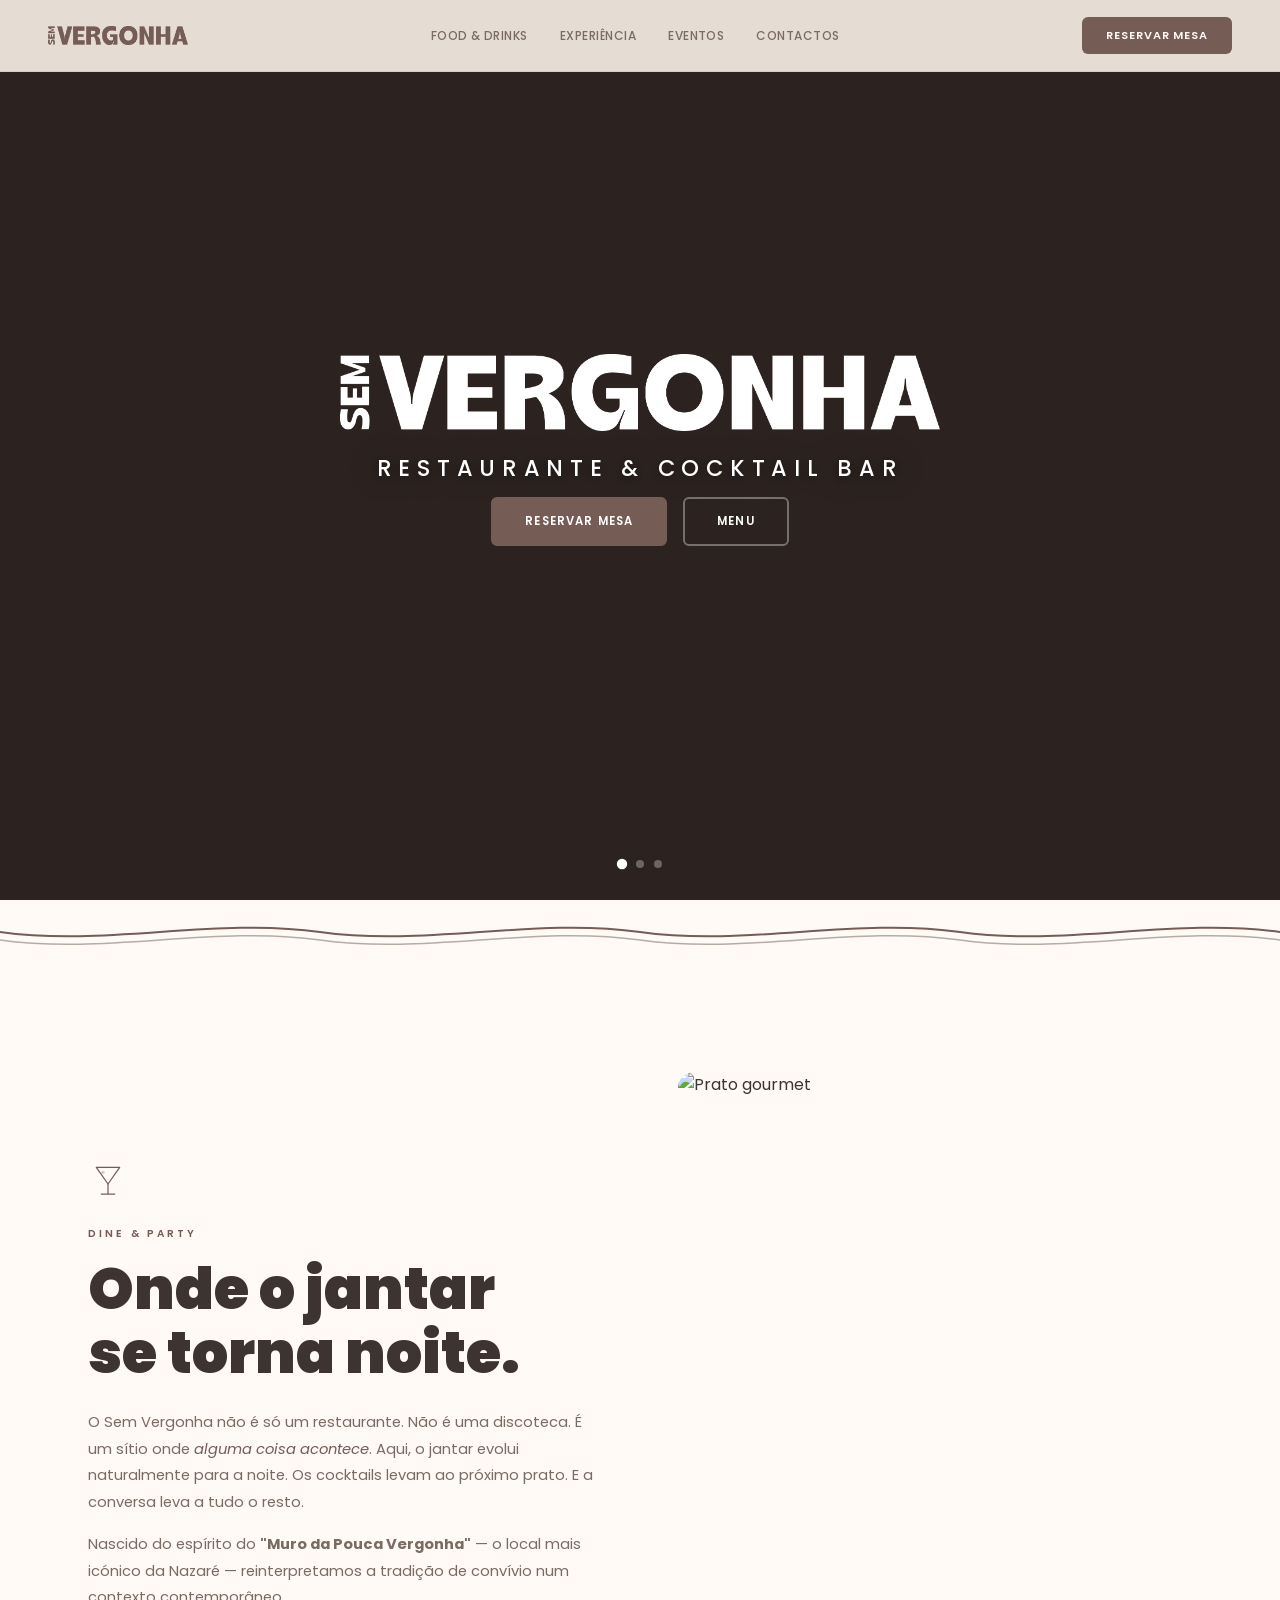
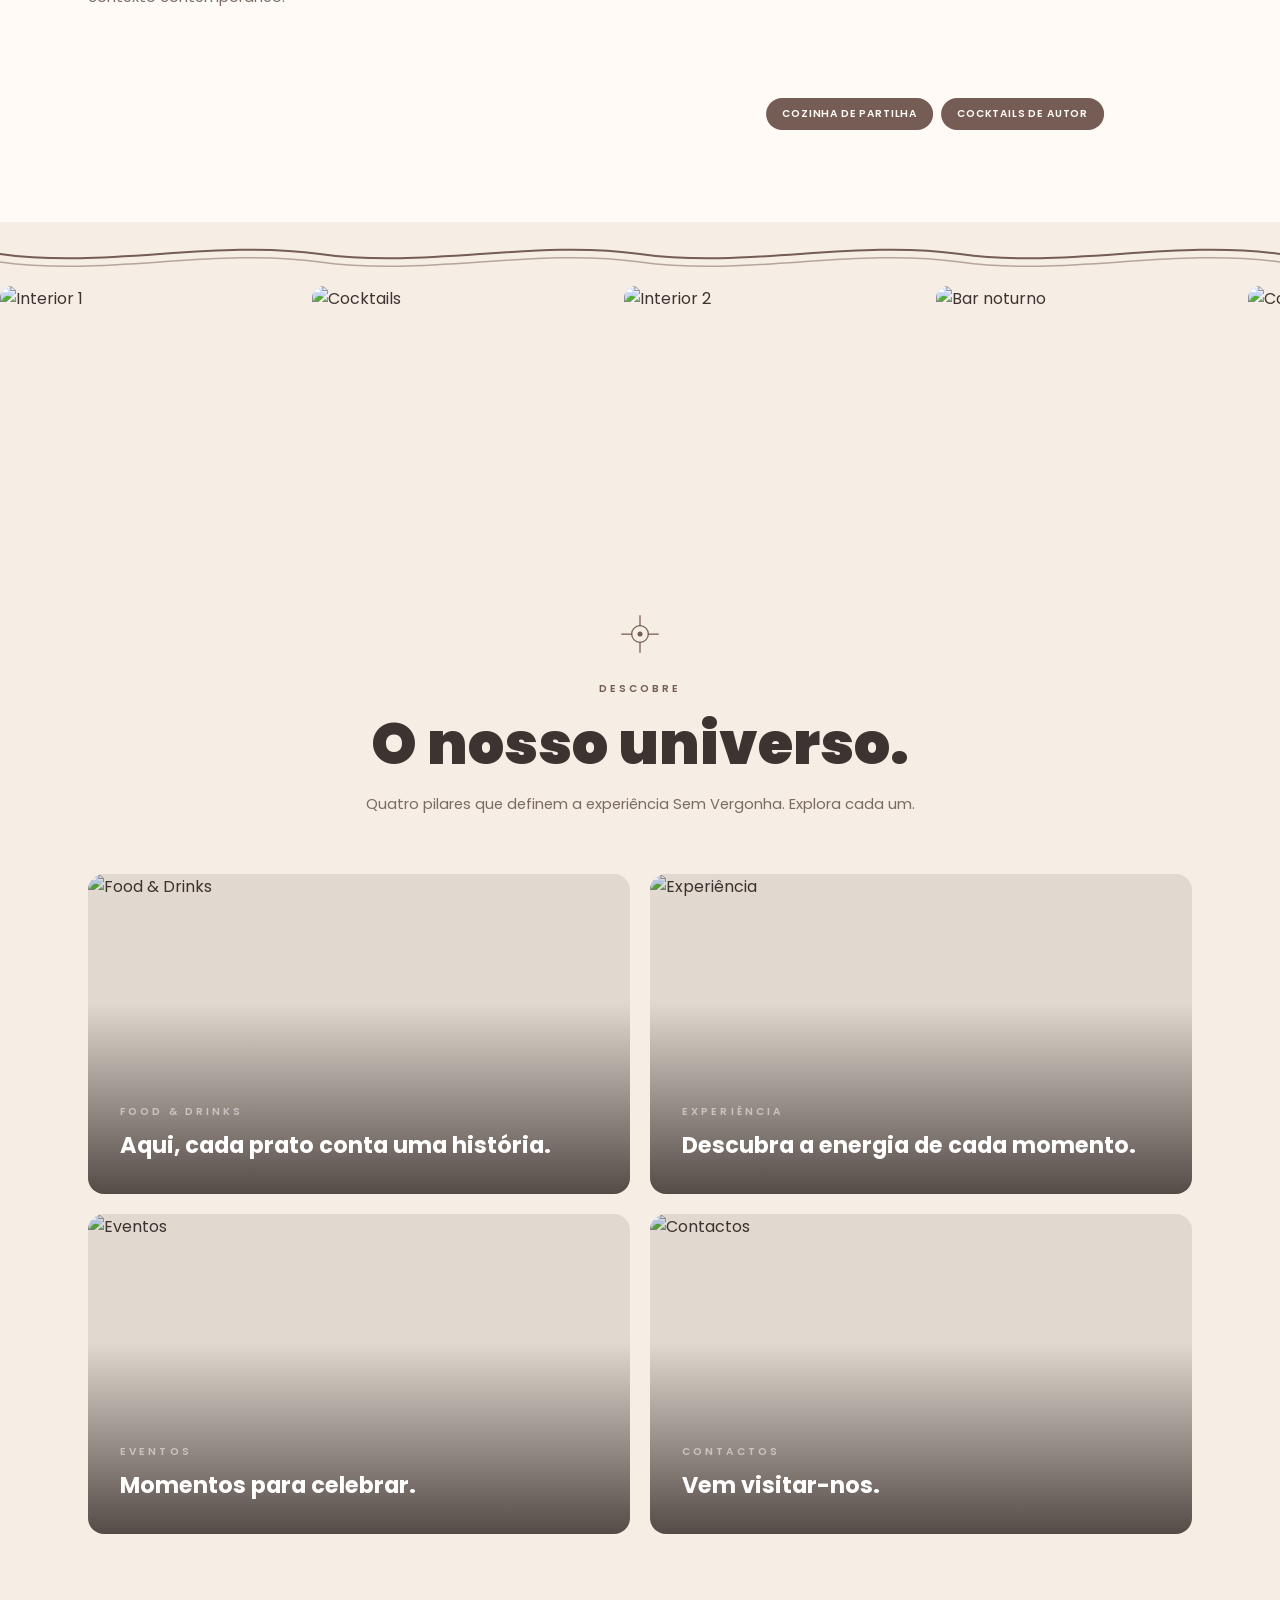
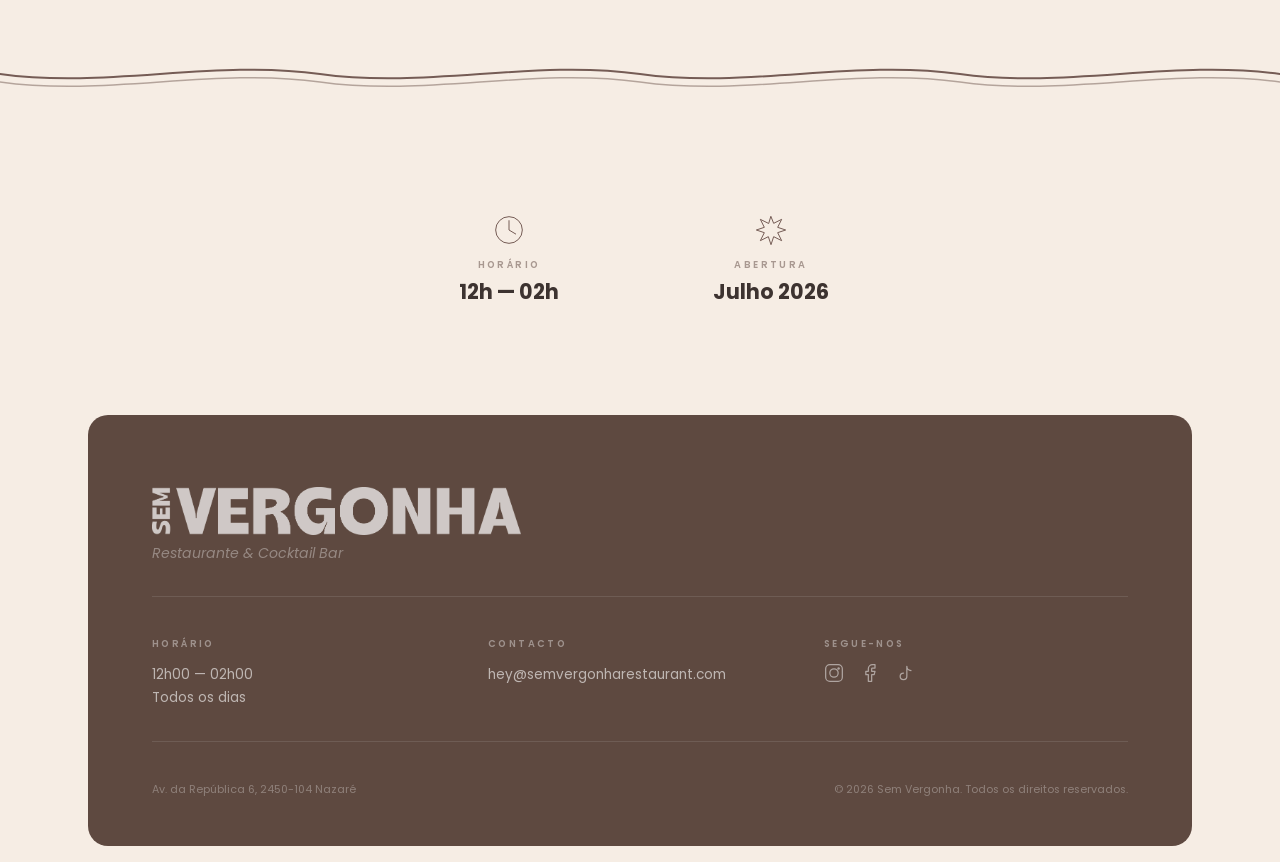
==== commit 1a078cbb: "all" ====
--- a/index.html
+++ b/index.html
@@ -12,7 +12,7 @@
   <script type="application/ld+json">{"@context":"https://schema.org","@type":"Restaurant","name":"Sem Vergonha","url":"https://semvergonharestaurant.pt","servesCuisine":"Contemporary Portuguese","priceRange":"€€-€€€","address":{"@type":"PostalAddress","addressLocality":"Nazaré","addressCountry":"PT"},"openingHours":"Mo-Su 12:00-02:00","email":"hey@semvergonharestaurant.com"}</script>
   <link rel="preconnect" href="https://fonts.googleapis.com">
   <link rel="preconnect" href="https://fonts.gstatic.com" crossorigin>
-  <link href="https://fonts.googleapis.com/css2?family=Bebas+Neue&family=Inter:wght@300;400;500;600&family=Cormorant+Garamond:ital,wght@0,300;0,400;0,500;0,600;1,300;1,400;1,500&family=Playfair+Display:ital,wght@0,400;0,700;0,900;1,400;1,700&display=swap" rel="stylesheet">
+  <link href="https://fonts.googleapis.com/css2?family=Bebas+Neue&family=Poppins:ital,wght@0,300;0,400;0,500;0,600;0,700;0,800;1,400&display=swap" rel="stylesheet">
   <link rel="stylesheet" href="css/style.css">
   <script src="https://widget.letsumai.com/dist/embed.min.js" data-api-key="0bf29084-b7e0-4c90-8654-06c53f4949cb" data-widget-type="reservation"></script>
 </head>
@@ -28,7 +28,7 @@
     </a>
     <div class="nav__links">
       <a href="/food-drinks/">FOOD & DRINKS</a>
-      <a href="/experiencia/">EXPERIÊCIA</a>
+      <a href="/experiencia/">EXPERIÊNCIA</a>
       <a href="/eventos/">EVENTOS</a>
       <a href="/contactos/">CONTACTOS</a>
     </div>
@@ -42,7 +42,7 @@
   <div class="mob-menu" id="mobMenu">
     <div class="mob-menu__inner">
       <a href="/food-drinks/">FOOD & DRINKS</a>
-      <a href="/experiencia/">EXPERIÊCIA</a>
+      <a href="/experiencia/">EXPERIÊNCIA</a>
       <a href="/eventos/">EVENTOS</a>
       <a href="/contactos/">CONTACTOS</a>
       <a href="#" class="mob-menu__cta umai-reserve">Reservar Mesa</a>
@@ -67,10 +67,10 @@
       <h1 class="hero__title">
         <img src="assets/semvergonha_logo.png" alt="Sem Vergonha" class="hero__logo-img">
       </h1>
-      <p class="hero__sub">Restaurant & Cocktail Bar</p>
+      <p class="hero__sub">Restaurante & Cocktail Bar</p>
       <div class="hero__actions">
         <a href="#" class="hero__btn hero__btn--fill umai-reserve">Reservar Mesa</a>
-        <a href="/food-drinks/" class="hero__btn hero__btn--outline">Explorar</a>
+        <a href="/food-drinks/" class="hero__btn hero__btn--outline">Menu</a>
       </div>
     </div>
     <div class="hero__dots" id="heroDots">
@@ -191,7 +191,7 @@
       <div class="info-bar" data-r>
         <div class="info-bar__item">
           <div class="spin-icon spin-icon--small">
-            <svg viewBox="0 0 48 48" xmlns="http://www.w3.org/2000/svg"><circle cx="24" cy="24" r="10" fill="none" stroke="currentColor" stroke-width="1.5"/><polyline points="24 16 24 24 30 28" fill="none" stroke="currentColor" stroke-width="1.5" stroke-linecap="round"/></svg>
+            <svg viewBox="0 0 48 48" xmlns="http://www.w3.org/2000/svg"><circle cx="24" cy="24" r="20" fill="none" stroke="currentColor" stroke-width="1.5"/><polyline points="24 10 24 24 34 30" fill="none" stroke="currentColor" stroke-width="1.5" stroke-linecap="round"/></svg>
           </div>
           <span>Horário</span>
           <strong>12h — 02h</strong>
@@ -214,7 +214,7 @@
         <div class="footer__top">
           <div class="footer__brand">
             <img src="assets/semvergonha_logo.png" alt="Sem Vergonha" class="footer__logo-img">
-            <p class="footer__tagline">Restaurant & Cocktail Bar</p>
+            <p class="footer__tagline">Restaurante & Cocktail Bar</p>
           </div>
         </div>
         <div class="footer__grid">
--- a/css/style.css
+++ b/css/style.css
@@ -18,9 +18,9 @@
   --border: rgba(117, 92, 85, 0.12);
 
   --logo: 'Bebas Neue', Impact, sans-serif;
-  --serif: 'Cormorant Garamond', Georgia, serif;
-  --display: 'Playfair Display', Georgia, serif;
-  --sans: 'Inter', -apple-system, sans-serif;
+  --serif: 'Poppins', -apple-system, sans-serif;
+  --display: 'Poppins', -apple-system, sans-serif;
+  --sans: 'Poppins', -apple-system, sans-serif;
 
   --ease: cubic-bezier(0.16, 1, 0.3, 1);
   --ease-out: cubic-bezier(0.33, 1, 0.68, 1);
@@ -44,8 +44,12 @@
   backdrop-filter: blur(12px); -webkit-backdrop-filter: blur(12px);
   padding: 14px 28px; border-radius: 40px;
   box-shadow: 0 4px 24px rgba(94, 73, 64, 0.3);
-  transition: all 0.4s var(--ease);
+  transition: all 0.5s var(--ease);
   cursor: pointer;
+  opacity: 0; transform: translateY(20px); pointer-events: none;
+}
+.floating-reserve--visible {
+  opacity: 1; transform: translateY(0); pointer-events: auto;
 }
 .floating-reserve:hover {
   background: rgba(117, 92, 85, 0.92);
@@ -62,7 +66,7 @@
 .wave-divider--white { background: var(--white); }
 .wave-divider svg {
   width: 200%; height: 40px;
-  animation: waveFlow 6s linear infinite;
+  animation: waveFlow 15s linear infinite;
 }
 @keyframes waveFlow {
   from { transform: translateX(0); }
@@ -115,6 +119,7 @@
 /* ── LOGO (image-based) ── */
 .nav__logo-img {
   height: 28px; width: auto; max-width: 140px; object-fit: contain;
+  transition: filter 0.5s var(--ease);
 }
 .hero__logo-img {
   width: clamp(280px, 50vw, 600px); height: auto;
@@ -134,9 +139,16 @@
   background: rgba(246, 237, 228, 0.92);
   backdrop-filter: blur(20px); -webkit-backdrop-filter: blur(20px);
   border-bottom: 1px solid var(--border);
-  transition: box-shadow 0.4s;
+  transition: box-shadow 0.4s, background 0.5s var(--ease);
 }
 .nav.scrolled { box-shadow: 0 2px 24px rgba(117, 92, 85, 0.08); }
+.nav--faded { background: rgba(94, 73, 64, 0.65); backdrop-filter: blur(24px); -webkit-backdrop-filter: blur(24px); border-bottom-color: rgba(255,255,255,0.08); }
+.nav--faded .nav__logo-img { filter: brightness(0) invert(1); transition: filter 0.5s; }
+.nav--faded .nav__links a { color: #fff; transition: color 0.5s; }
+.nav--faded .nav__links a:hover { color: rgba(255,255,255,0.7); }
+.nav--faded .nav__links a::after { background: var(--beige); }
+.nav--faded .nav__link--active { color: var(--beige) !important; }
+.nav--faded .nav__cta { opacity: 0; pointer-events: none; transition: opacity 0.5s; }
 
 .nav__logo { display: flex; align-items: center; }
 
@@ -165,42 +177,73 @@
 .nav__cta:hover { background: var(--brown-d); transform: translateY(-1px); }
 
 .nav__burger {
-  display: none; background: none; border: none; padding: 10px; cursor: pointer;
-  flex-direction: column; gap: 5px; z-index: 101;
+  display: none; background: none; border: none; cursor: pointer;
+  flex-direction: column; justify-content: center; align-items: center;
+  width: 44px; height: 44px; z-index: 101;
+  position: relative;
 }
 .nav__burger span {
   display: block; width: 22px; height: 1.5px; background: var(--text);
-  transition: all 0.4s var(--ease); transform-origin: center;
-}
-.nav__burger.active span:nth-child(1) { transform: translateY(6.5px) rotate(45deg); }
-.nav__burger.active span:nth-child(2) { opacity: 0; }
-.nav__burger.active span:nth-child(3) { transform: translateY(-6.5px) rotate(-45deg); }
+  transition: all 0.4s var(--ease);
+  position: absolute; left: 11px;
+}
+.nav__burger span:nth-child(1) { top: 15px; }
+.nav__burger span:nth-child(2) { top: 21px; }
+.nav__burger span:nth-child(3) { top: 27px; }
+.nav__burger.active span:nth-child(1) { top: 21px; transform: rotate(45deg); }
+.nav__burger.active span:nth-child(2) { opacity: 0; transform: scaleX(0); }
+.nav__burger.active span:nth-child(3) { top: 21px; transform: rotate(-45deg); }
+.nav__burger.active span { background: var(--text); }
+.nav--faded .nav__burger span { background: #fff; }
+.nav--faded .nav__burger.active span { background: #fff; }
 
 /* ── MOBILE MENU ── */
 .mob-menu {
   position: fixed; inset: 0; z-index: 99;
-  background: var(--beige);
+  background: var(--brown-d);
+  transition: clip-path 0.7s var(--ease), visibility 0.7s, background 0.3s;
   display: flex; align-items: center; justify-content: center;
-  opacity: 0; visibility: hidden;
-  transition: opacity 0.4s var(--ease), visibility 0.4s;
-}
-.mob-menu.open { opacity: 1; visibility: visible; }
+  clip-path: circle(0% at calc(100% - 46px) 36px);
+  visibility: hidden;
+  transition: clip-path 0.7s var(--ease), visibility 0.7s;
+}
+.mob-menu.open {
+  clip-path: circle(150% at calc(100% - 46px) 36px);
+  visibility: visible;
+}
 
 .mob-menu__inner {
-  display: flex; flex-direction: column; align-items: center; gap: 20px;
+  display: flex; flex-direction: column; align-items: center; gap: 24px;
 }
 .mob-menu__inner a {
-  font-family: var(--serif); font-size: 2rem; font-weight: 400;
-  color: var(--text); transition: color 0.3s;
-}
-.mob-menu__inner a:hover { color: var(--brown); }
+  font-family: var(--sans); font-size: 1.3rem; font-weight: 700;
+  color: rgba(255,255,255,0.85); transition: color 0.3s, transform 0.3s, opacity 0.3s;
+  opacity: 0; transform: translateY(20px);
+}
+.mob-menu.open .mob-menu__inner a {
+  opacity: 1; transform: translateY(0);
+}
+.mob-menu.open .mob-menu__inner a:nth-child(1) { transition-delay: 0.15s; }
+.mob-menu.open .mob-menu__inner a:nth-child(2) { transition-delay: 0.22s; }
+.mob-menu.open .mob-menu__inner a:nth-child(3) { transition-delay: 0.29s; }
+.mob-menu.open .mob-menu__inner a:nth-child(4) { transition-delay: 0.36s; }
+.mob-menu.open .mob-menu__inner a:nth-child(5) { transition-delay: 0.43s; }
+.mob-menu__inner a:hover { color: #fff; }
 .mob-menu__cta {
   font-family: var(--sans) !important; font-size: 0.8rem !important;
   font-weight: 600 !important; letter-spacing: 0.08em;
   text-transform: uppercase; color: var(--white) !important;
-  background: var(--brown); padding: 14px 32px; border-radius: 6px;
-  margin-top: 16px;
-}
+  background: rgba(255,255,255,0.15); padding: 14px 32px; border-radius: 6px;
+  margin-top: 16px; border: 1.5px solid rgba(255,255,255,0.25);
+}
+.mob-menu__cta:hover { background: rgba(255,255,255,0.25) !important; color: #fff !important; }
+
+/* scrolled mob-menu: beige bg with brown text */
+.nav--faded ~ .mob-menu { background: var(--beige); }
+.nav--faded ~ .mob-menu .mob-menu__inner a { color: var(--brown-d); }
+.nav--faded ~ .mob-menu .mob-menu__inner a:hover { color: var(--brown); }
+.nav--faded ~ .mob-menu .mob-menu__cta { color: var(--brown-d) !important; border-color: rgba(94,73,64,0.3); }
+.nav--faded ~ .mob-menu .mob-menu__cta:hover { background: rgba(94,73,64,0.12) !important; color: var(--brown-d) !important; }
 
 /* ── HERO ── */
 .hero {
@@ -532,6 +575,63 @@
 .timeline__card p {
   font-size: 0.8rem; color: rgba(255,255,255,0.6); line-height: 1.6;
 }
+
+/* Flow Timeline */
+.flow { max-width: 600px; margin: 0 auto 80px; }
+.flow__header {
+  text-align: center; margin-bottom: 56px;
+}
+.flow__header h2 {
+  font-family: var(--display); font-size: clamp(2.2rem, 4.5vw, 3.6rem);
+  font-weight: 900; line-height: 1.1; color: #fff; margin-bottom: 16px;
+}
+.flow__header p {
+  font-size: 0.92rem; color: rgba(255,255,255,0.5); line-height: 1.75;
+}
+.flow__track {
+  position: relative; padding-left: 48px;
+}
+.flow__track::before {
+  content: ''; position: absolute; left: 18px; top: 8px; bottom: 8px; width: 2px;
+  background: linear-gradient(to bottom,
+    rgba(246,237,228,0.5) 0%,
+    rgba(246,237,228,0.25) 50%,
+    rgba(246,237,228,0.08) 100%
+  );
+}
+.flow__moment {
+  position: relative; padding: 20px 0;
+}
+.flow__moment::before {
+  content: ''; position: absolute; left: -34px; top: 28px;
+  width: 10px; height: 10px; border-radius: 50%;
+  background: var(--beige-d);
+  box-shadow: 0 0 12px rgba(246,237,228,0.3);
+}
+.flow__moment--last::before {
+  background: rgba(246,237,228,0.3);
+}
+.flow__hour {
+  display: block; font-family: var(--display);
+  font-size: 2rem; font-weight: 900;
+  color: rgba(255,255,255,0.15); margin-bottom: 4px;
+  line-height: 1;
+}
+.flow__moment h3 {
+  font-family: var(--serif); font-size: 1.4rem; font-weight: 500;
+  color: #fff; margin-bottom: 8px;
+}
+.flow__moment p {
+  font-size: 0.82rem; color: rgba(255,255,255,0.5); line-height: 1.7;
+}
+.flow__bridge {
+  display: flex; align-items: center; gap: 8px;
+  padding: 4px 0 4px 0; margin-left: -2px;
+  font-size: 0.58rem; font-weight: 600;
+  letter-spacing: 0.2em; text-transform: uppercase;
+  color: rgba(255,255,255,0.15);
+}
+.flow__bridge svg { color: rgba(255,255,255,0.12); flex-shrink: 0; }
 
 /* Spaces */
 .spaces__header { margin-top: 0; margin-bottom: 48px; }
